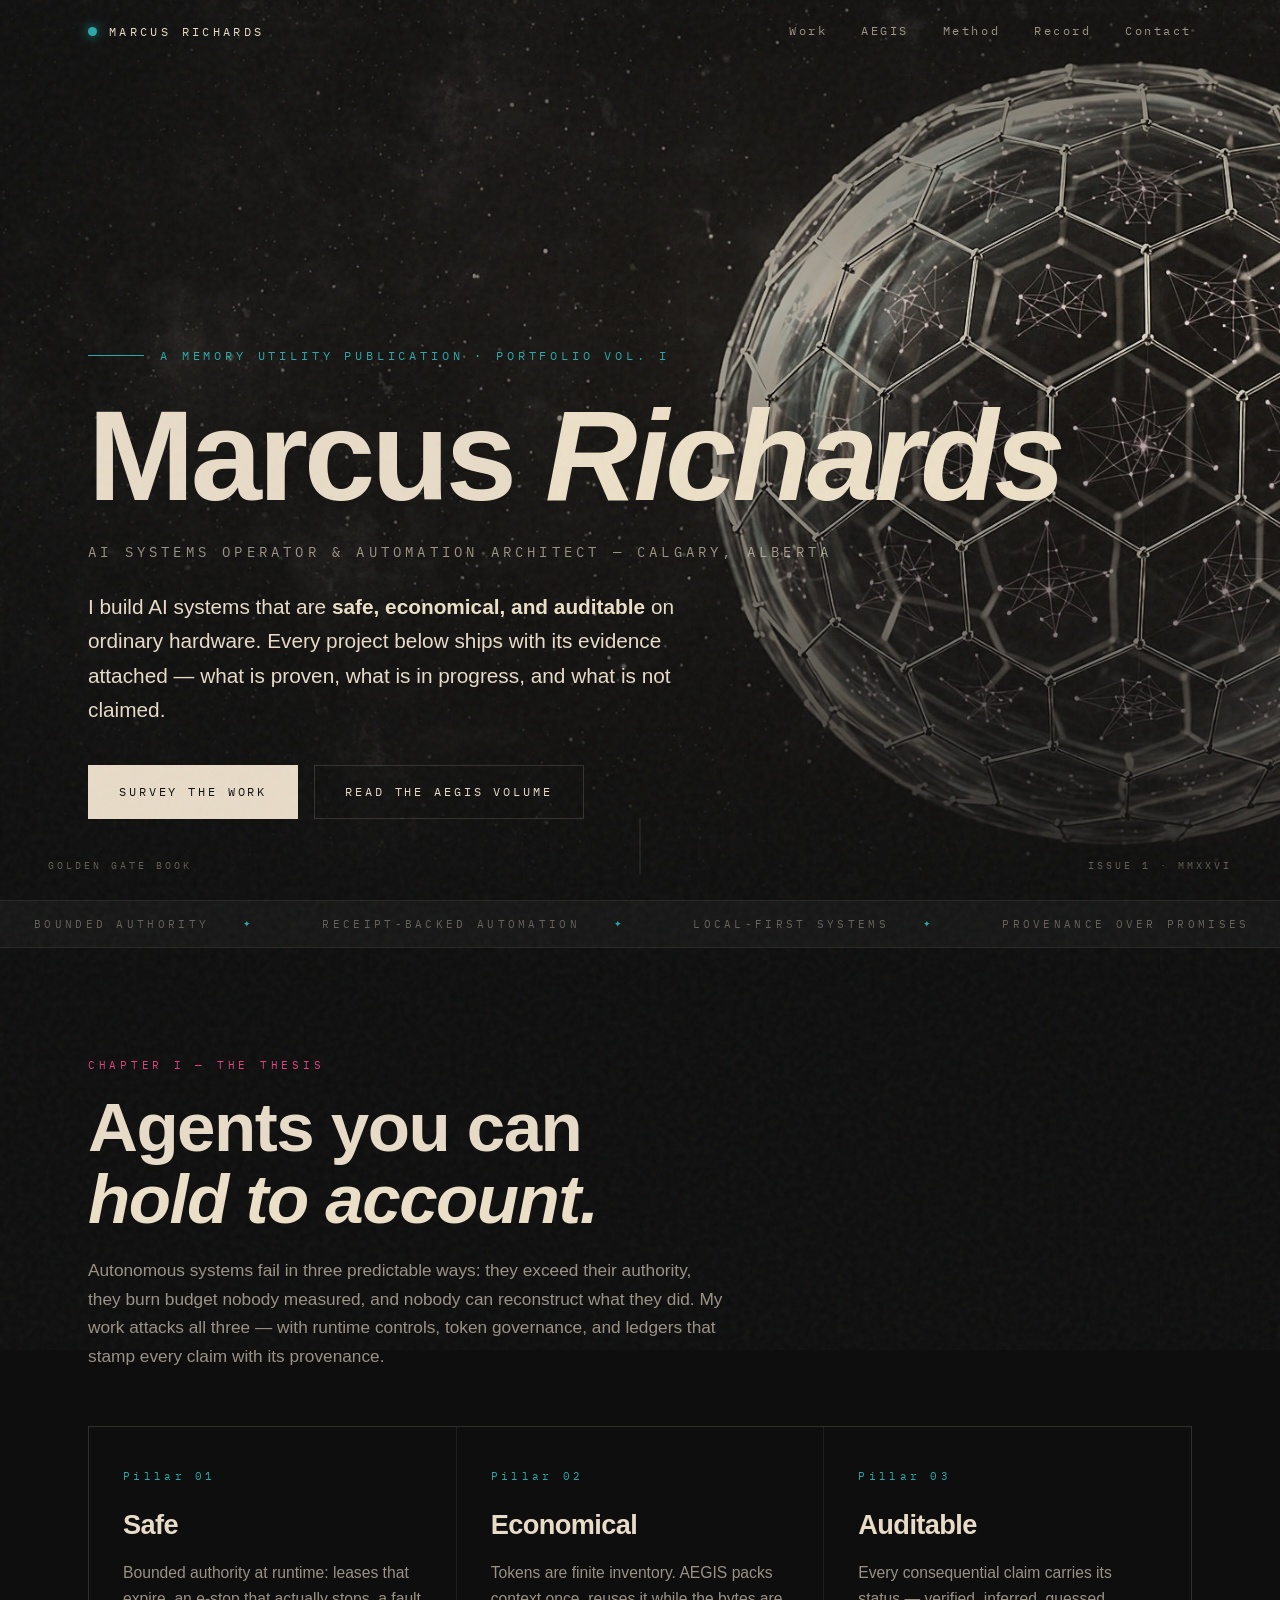
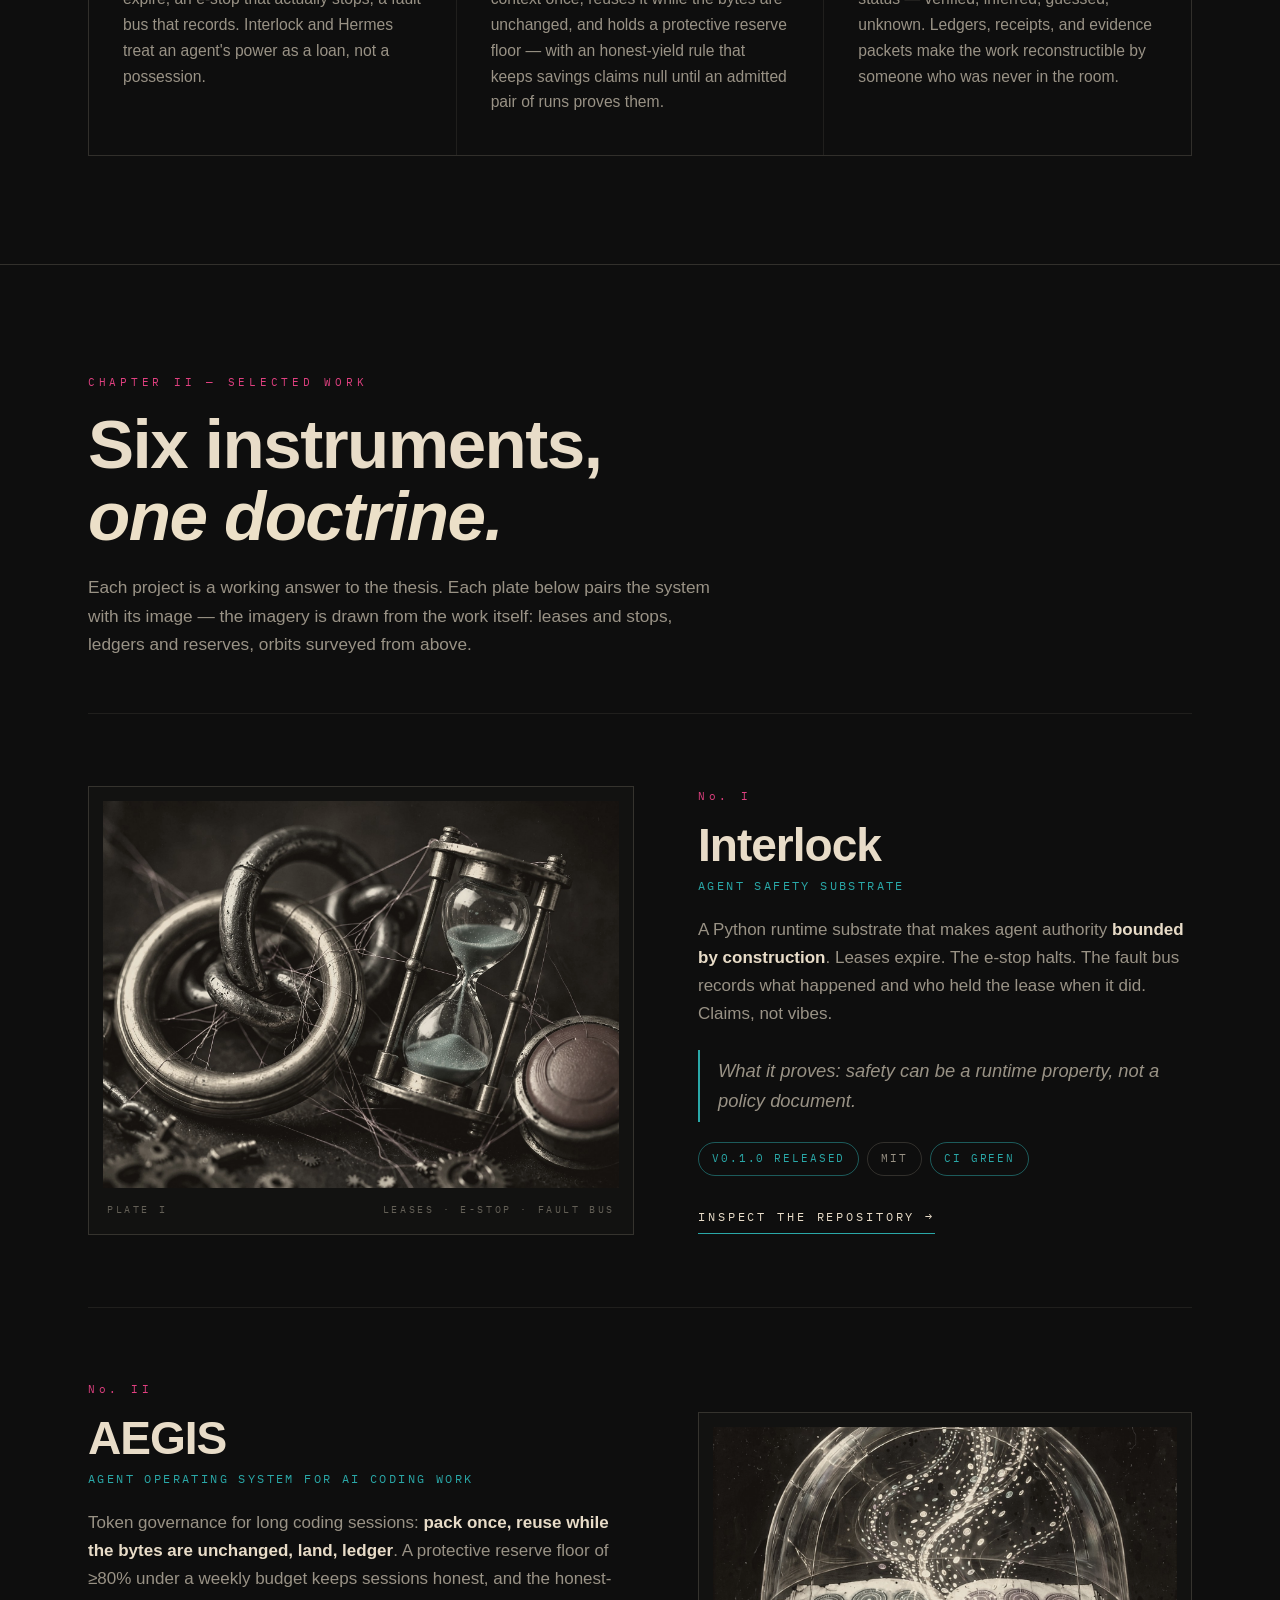
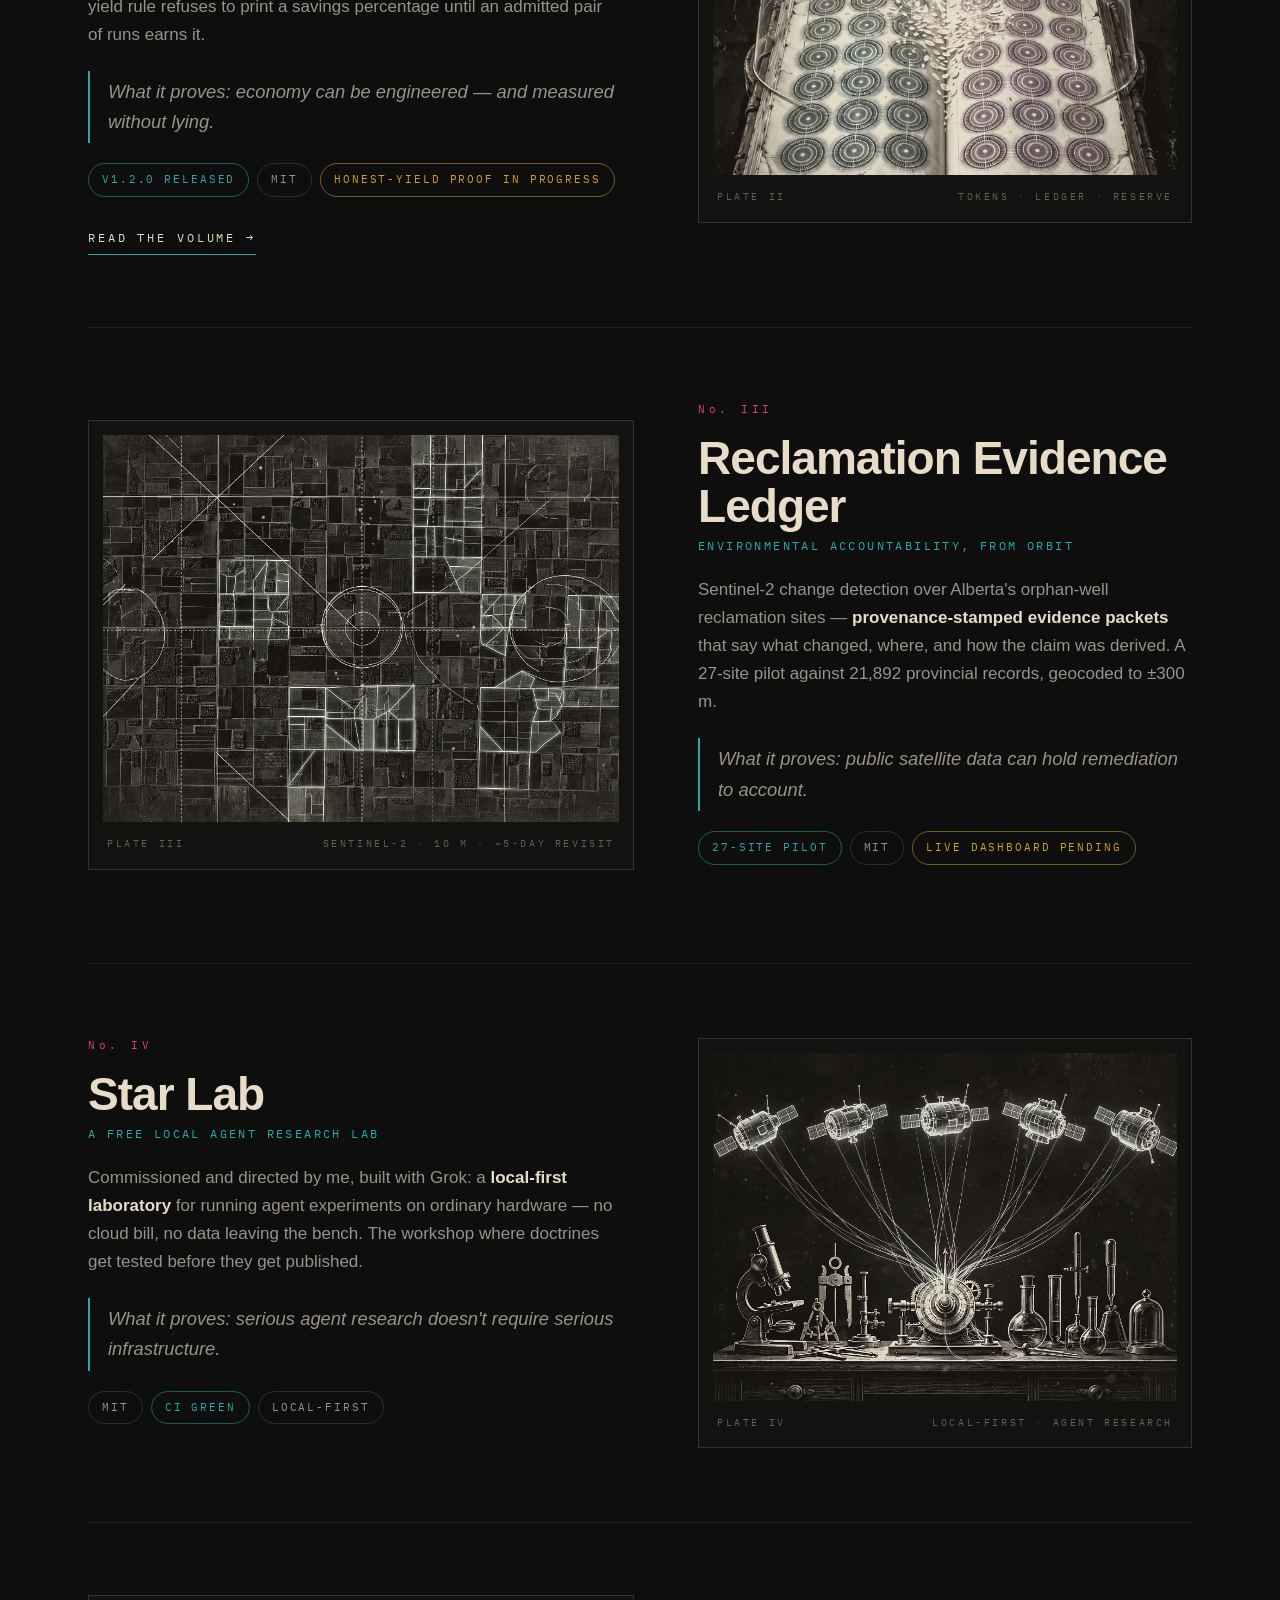
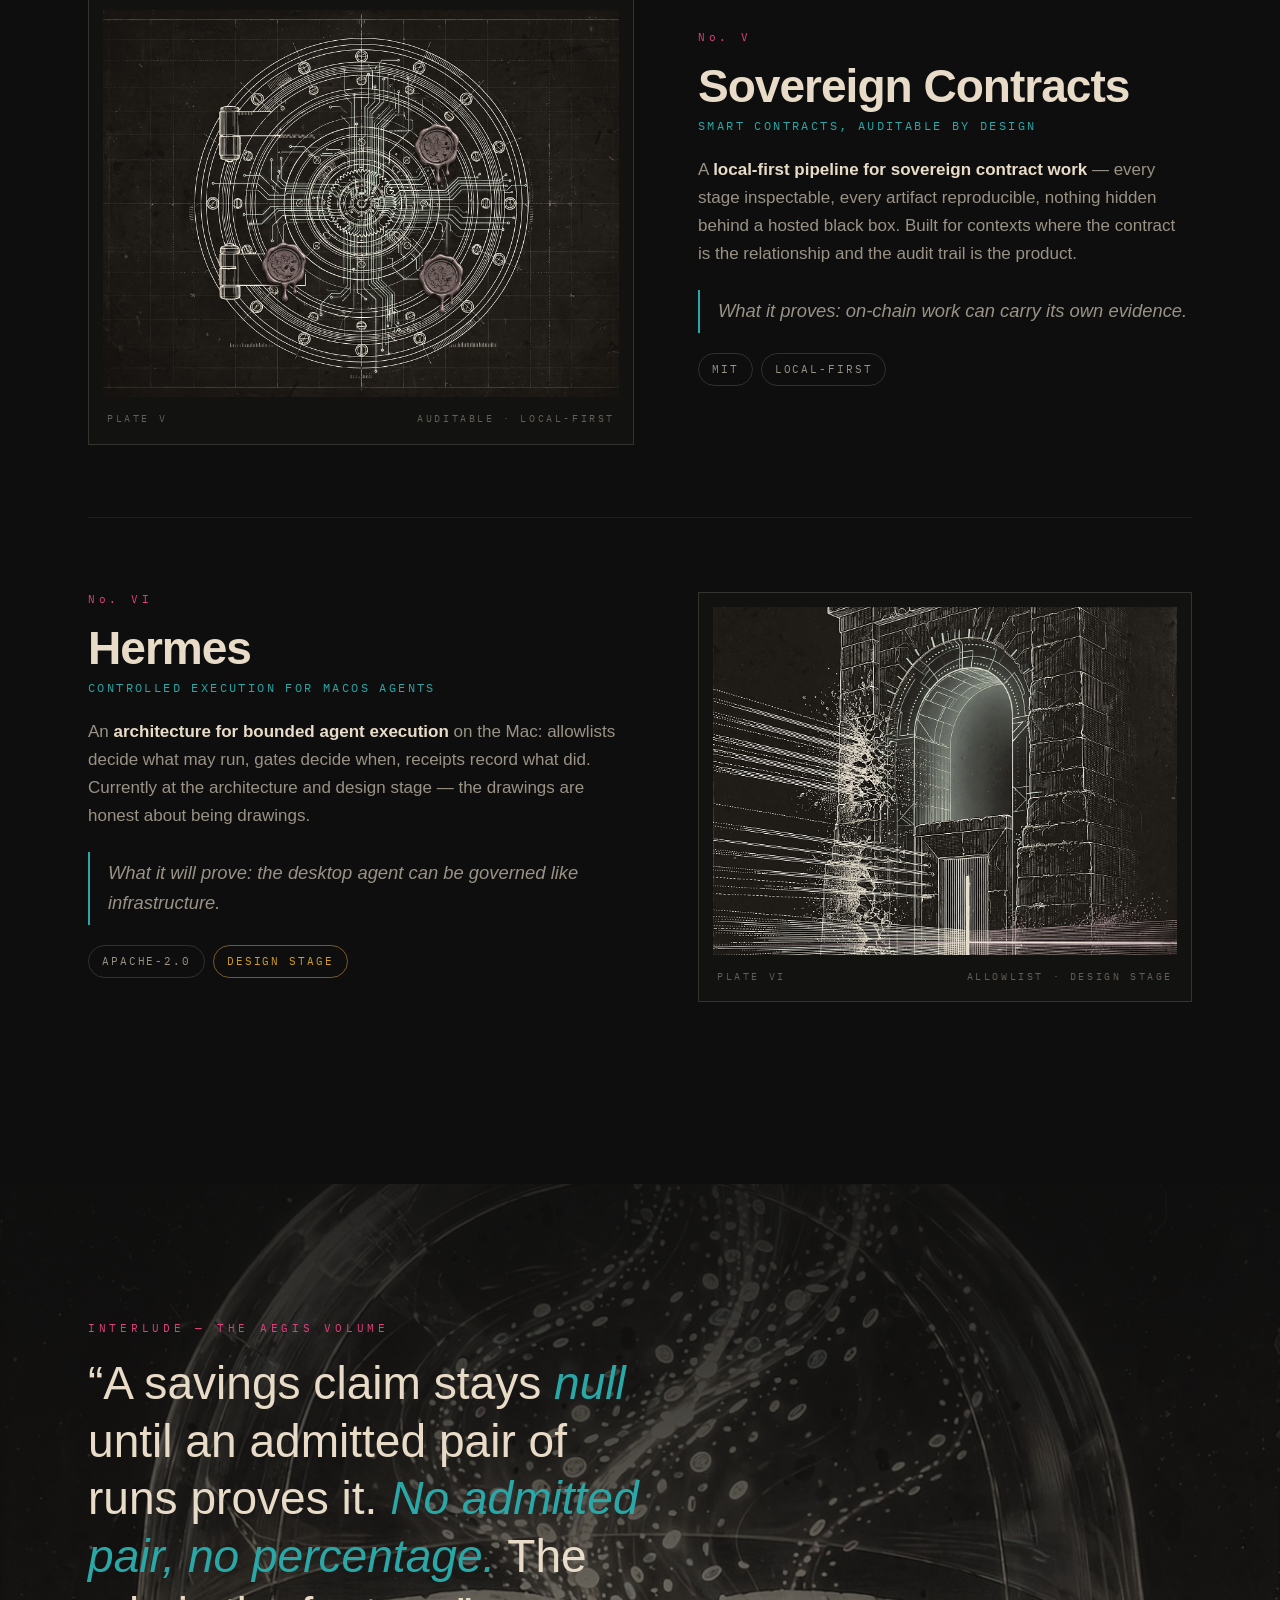
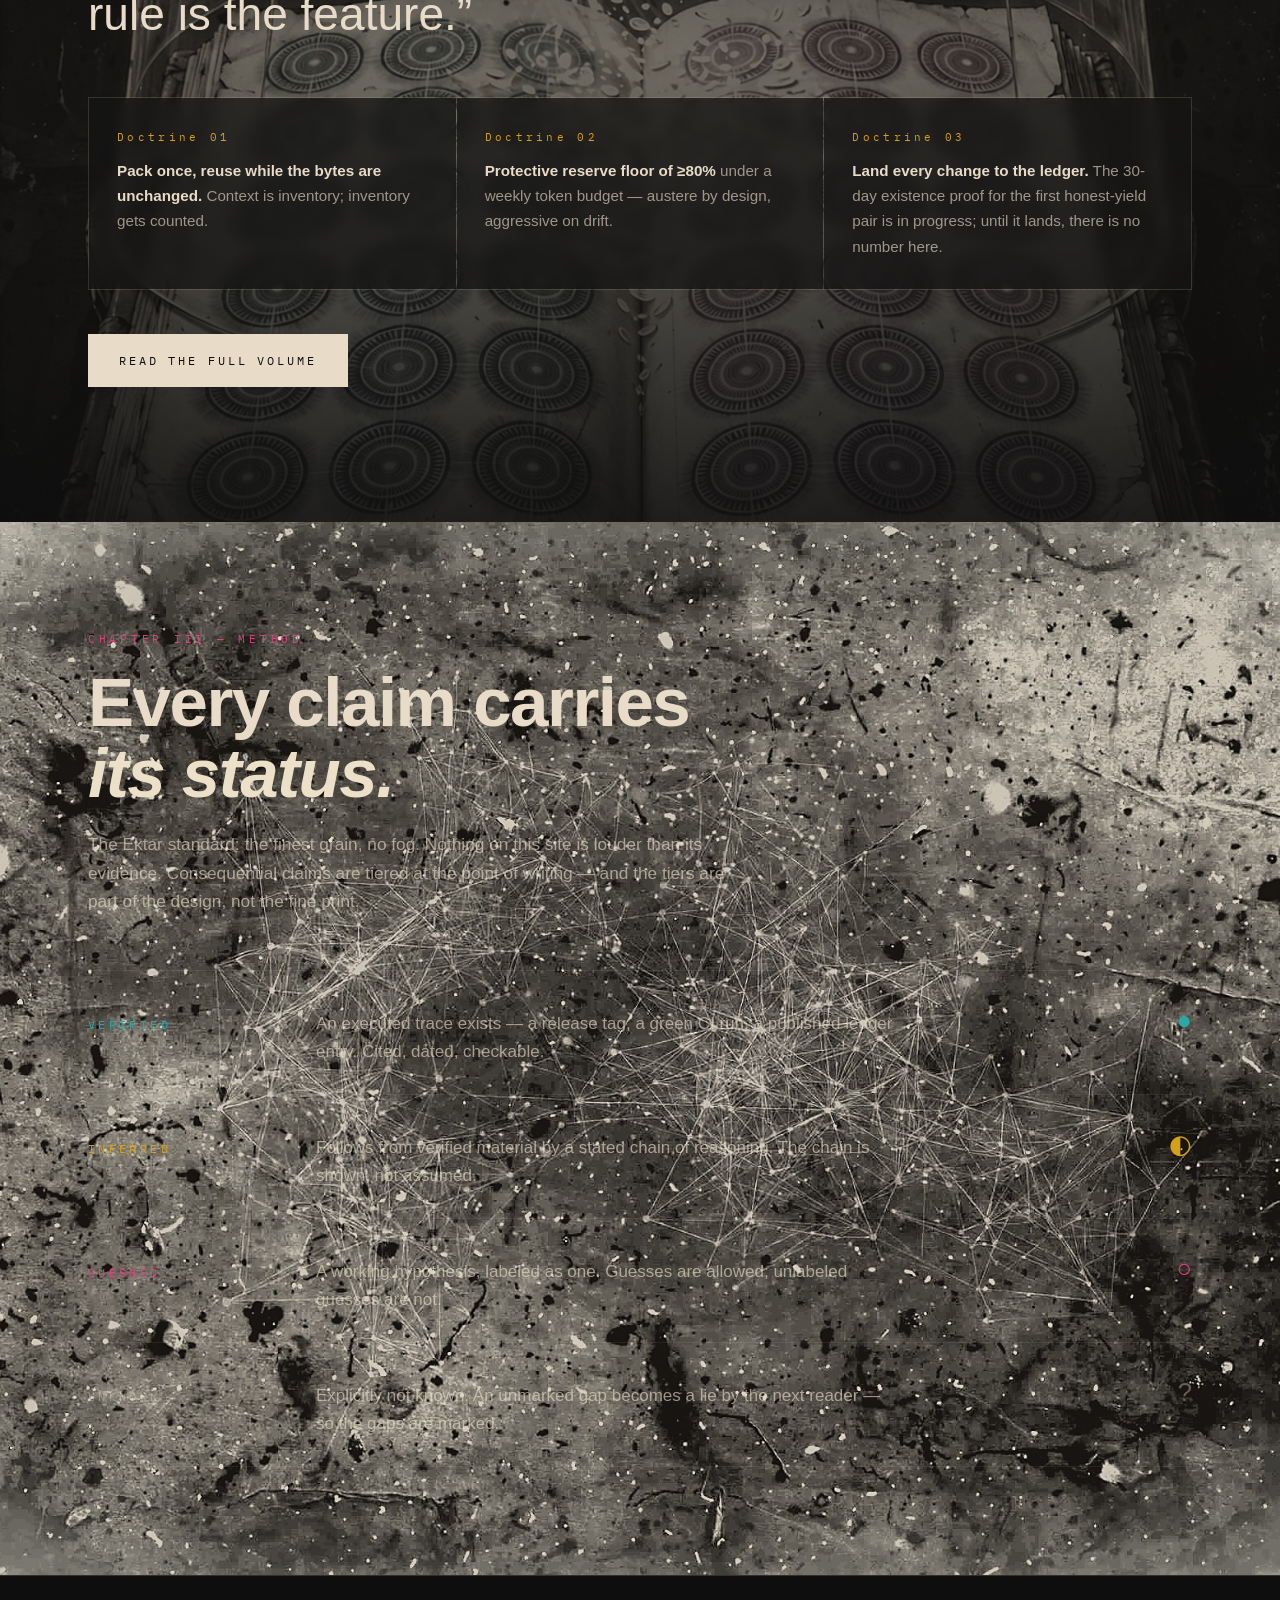
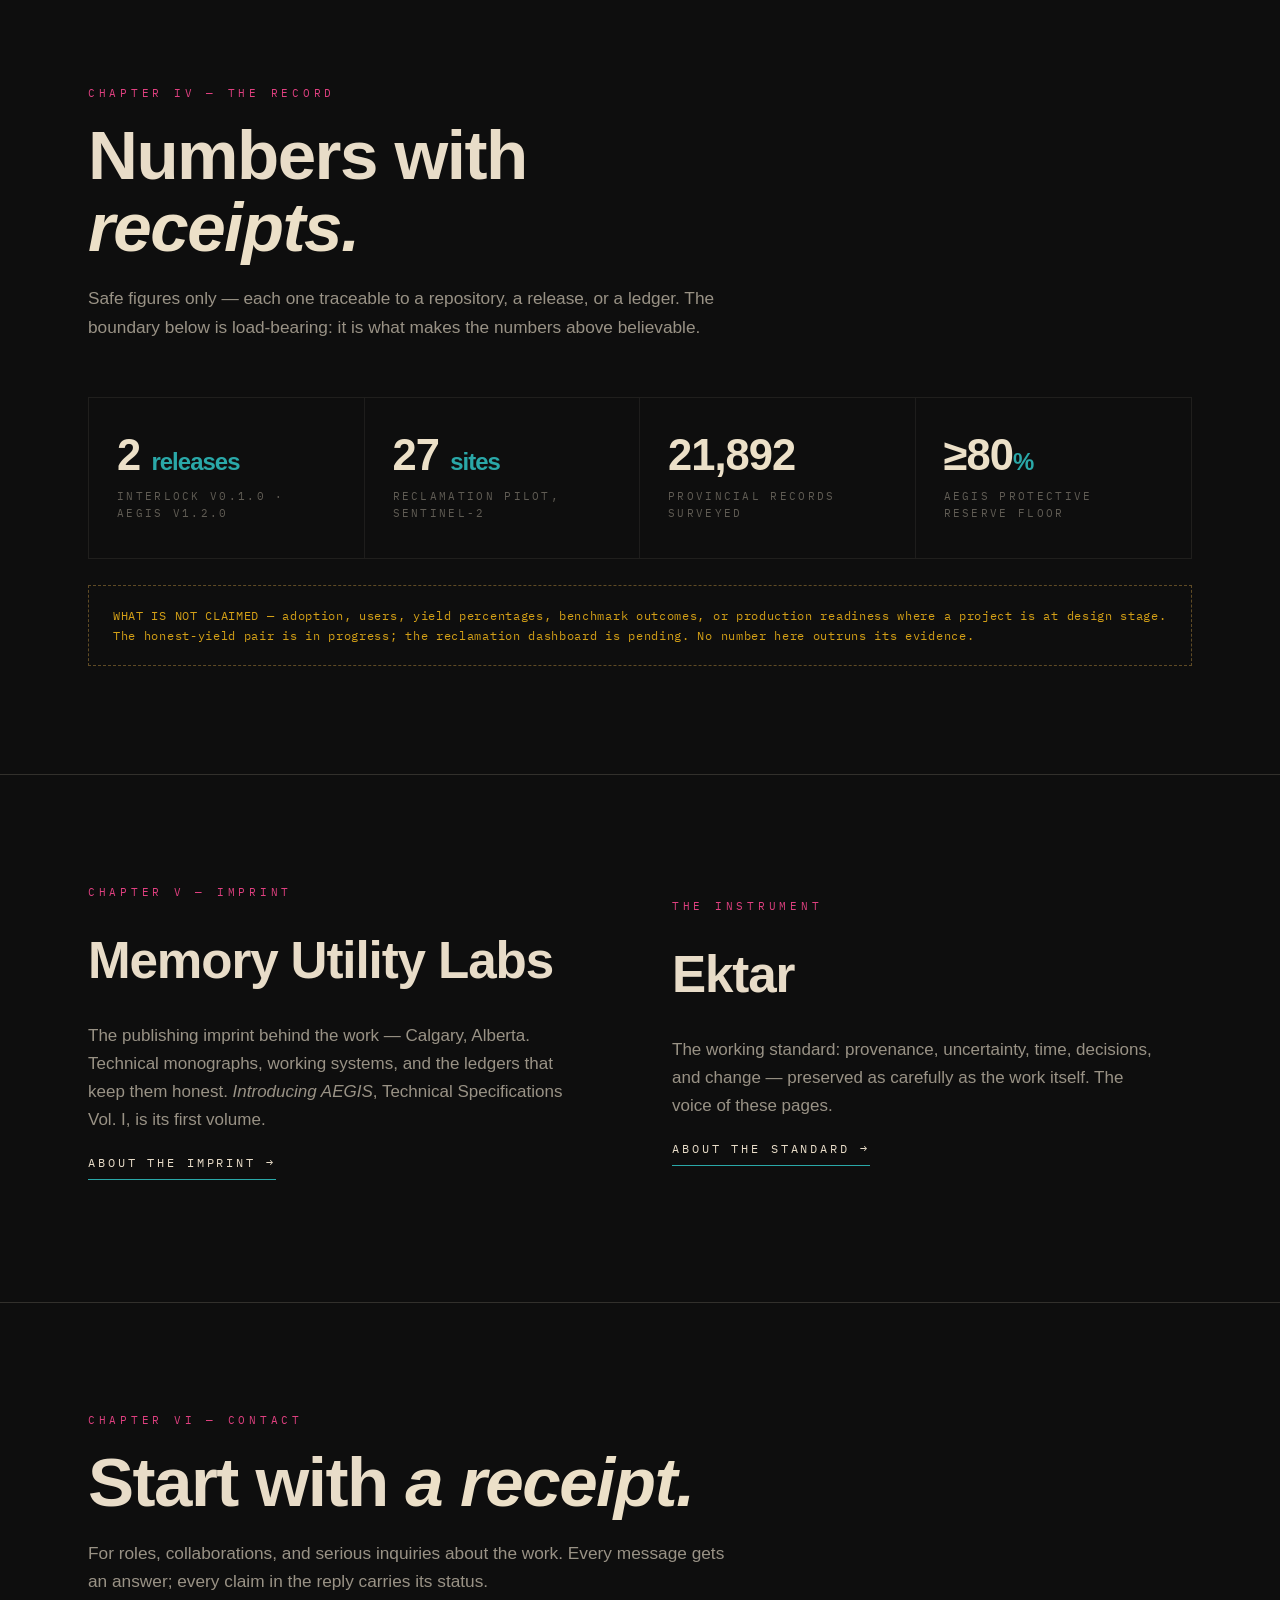
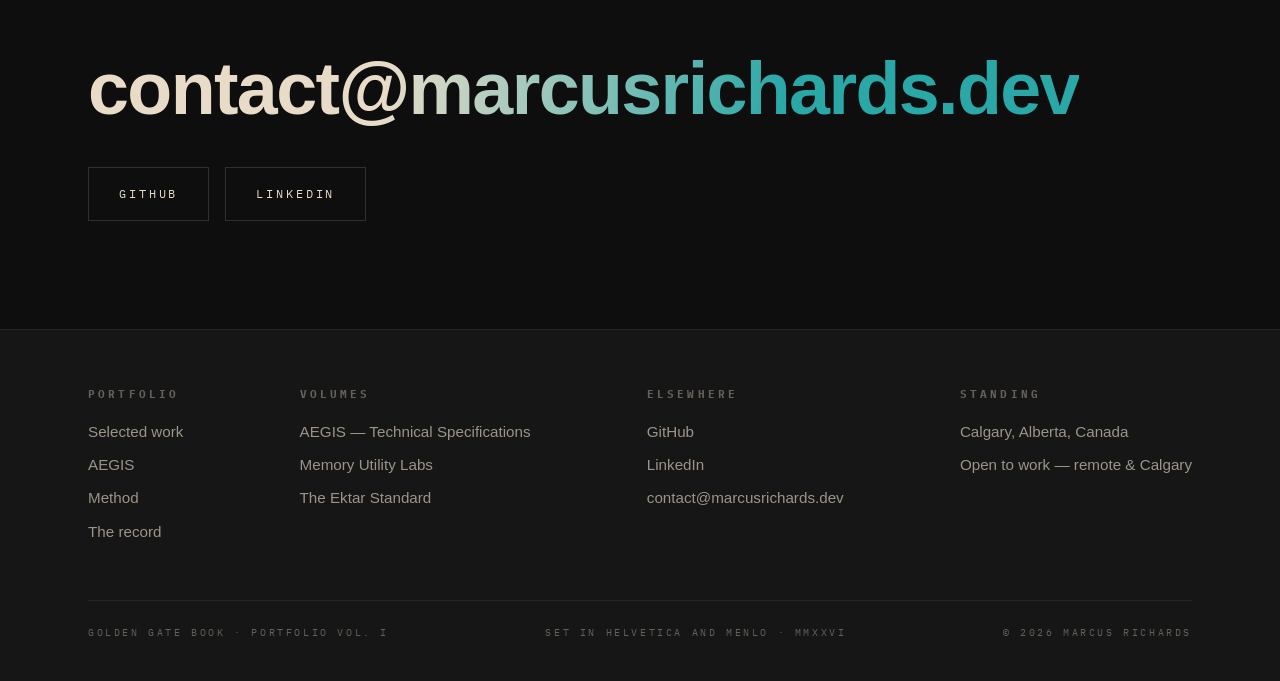
==== index.html @ 22a9d807 "Update links to FetchDoge account" ====
<!DOCTYPE html>
<html lang="en">
<head>
<meta charset="utf-8">
<meta name="viewport" content="width=device-width, initial-scale=1">
<title>Marcus Richards — AI Systems Operator &amp; Automation Architect</title>
<meta name="description" content="The portfolio of Marcus Richards: AI systems that are safe, economical, and auditable on ordinary hardware. Interlock, AEGIS, Reclamation Evidence Ledger, Star Lab, Sovereign Contracts, Hermes.">
<link rel="preconnect" href="https://fonts.googleapis.com">
<link rel="preconnect" href="https://fonts.gstatic.com" crossorigin>
<link href="https://fonts.googleapis.com/css2?family=IBM+Plex+Mono:wght@400;500&family=Inter:wght@300;400;500;600;700;800&display=swap" rel="stylesheet">
<link rel="stylesheet" href="styles.css">
</head>
<body>
<div class="grain" aria-hidden="true"></div>

<nav class="site-nav" id="nav">
  <div class="nav-inner">
    <a class="wordmark" href="#top"><span class="dot"></span>MARCUS&nbsp;RICHARDS</a>
    <div class="nav-links">
      <a href="#work">Work</a>
      <a href="#aegis">AEGIS</a>
      <a href="#method">Method</a>
      <a href="#evidence">Record</a>
      <a href="#contact">Contact</a>
    </div>
  </div>
</nav>

<!-- ============ HERO ============ -->
<header class="hero" id="top">
  <div class="hero-bg" role="img" aria-label="Iridescent sphere of hexagonal cells, each holding a small network diagram, on a dark starfield"></div>
  <div class="hero-scrim"></div>
  <div class="hero-inner">
    <p class="kicker reveal in">A Memory Utility Publication · Portfolio Vol. I</p>
    <h1 class="reveal in">Marcus <em>Richards</em></h1>
    <p class="role reveal in">AI Systems Operator &amp; Automation Architect — Calgary, Alberta</p>
    <p class="thesis reveal in">I build AI systems that are <strong>safe, economical, and auditable</strong> on ordinary hardware. Every project below ships with its evidence attached — what is proven, what is in progress, and what is not claimed.</p>
    <div class="hero-ctas reveal in">
      <a class="btn btn-solid" href="#work">Survey the work</a>
      <a class="btn btn-ghost" href="#aegis">Read the AEGIS volume</a>
    </div>
  </div>
  <div class="hero-colophon bl">Golden Gate Book</div>
  <div class="hero-colophon br">Issue 1 · MMXXVI</div>
  <div class="scroll-cue" aria-hidden="true"></div>
</header>

<!-- ============ TICKER ============ -->
<div class="ticker" aria-hidden="true">
  <div class="ticker-track">
    <span>Bounded authority</span><span>Receipt-backed automation</span><span>Local-first systems</span><span>Provenance over promises</span><span>Honest yield</span><span>Evidence-led engineering</span>
    <span>Bounded authority</span><span>Receipt-backed automation</span><span>Local-first systems</span><span>Provenance over promises</span><span>Honest yield</span><span>Evidence-led engineering</span>
  </div>
</div>

<!-- ============ I. THESIS ============ -->
<section class="chapter" id="thesis">
  <div class="wrap">
    <div class="chapter-head reveal">
      <span class="chapter-no">Chapter I — The thesis</span>
      <h2>Agents you can <em>hold to account.</em></h2>
      <p class="lede">Autonomous systems fail in three predictable ways: they exceed their authority, they burn budget nobody measured, and nobody can reconstruct what they did. My work attacks all three — with runtime controls, token governance, and ledgers that stamp every claim with its provenance.</p>
    </div>
    <div class="pillars">
      <div class="pillar reveal">
        <span class="n">Pillar 01</span>
        <h3>Safe</h3>
        <p>Bounded authority at runtime: leases that expire, an e-stop that actually stops, a fault bus that records. Interlock and Hermes treat an agent's power as a loan, not a possession.</p>
      </div>
      <div class="pillar reveal d1">
        <span class="n">Pillar 02</span>
        <h3>Economical</h3>
        <p>Tokens are finite inventory. AEGIS packs context once, reuses it while the bytes are unchanged, and holds a protective reserve floor — with an honest-yield rule that keeps savings claims null until an admitted pair of runs proves them.</p>
      </div>
      <div class="pillar reveal d2">
        <span class="n">Pillar 03</span>
        <h3>Auditable</h3>
        <p>Every consequential claim carries its status — verified, inferred, guessed, unknown. Ledgers, receipts, and evidence packets make the work reconstructible by someone who was never in the room.</p>
      </div>
    </div>
  </div>
</section>

<hr class="rule">

<!-- ============ II. SELECTED WORK ============ -->
<section class="chapter" id="work">
  <div class="wrap">
    <div class="chapter-head reveal">
      <span class="chapter-no">Chapter II — Selected work</span>
      <h2>Six instruments, <em>one doctrine.</em></h2>
      <p class="lede">Each project is a working answer to the thesis. Each plate below pairs the system with its image — the imagery is drawn from the work itself: leases and stops, ledgers and reserves, orbits surveyed from above.</p>
    </div>

    <!-- I. INTERLOCK -->
    <article class="work-feature reveal">
      <figure class="plate">
        <img src="assets/work-interlock.jpg" alt="Brass and steel rings interlocked, an hourglass of teal sand, a crimson stop disc, joined by magenta network lines" loading="lazy">
        <figcaption><span>Plate I</span><span>Leases · E-stop · Fault bus</span></figcaption>
      </figure>
      <div class="work-copy">
        <span class="work-idx">No. I</span>
        <h3>Interlock</h3>
        <p class="tagline">Agent safety substrate</p>
        <p>A Python runtime substrate that makes agent authority <strong>bounded by construction</strong>. Leases expire. The e-stop halts. The fault bus records what happened and who held the lease when it did. Claims, not vibes.</p>
        <p class="proves">What it proves: safety can be a runtime property, not a policy document.</p>
        <div class="meta-chips">
          <span class="chip hot">v0.1.0 released</span><span class="chip">MIT</span><span class="chip hot">CI green</span>
        </div>
        <a class="work-link" href="https://github.com/FetchDoge/interlock">Inspect the repository →</a>
      </div>
    </article>

    <!-- II. AEGIS -->
    <article class="work-feature flip reveal">
      <figure class="plate">
        <img src="assets/work-aegis.jpg" alt="An open ledger book stamped with teal and magenta receipt seals, streams of glowing tokens flowing in beneath a protective amber dome" loading="lazy">
        <figcaption><span>Plate II</span><span>Tokens · Ledger · Reserve</span></figcaption>
      </figure>
      <div class="work-copy">
        <span class="work-idx">No. II</span>
        <h3>AEGIS</h3>
        <p class="tagline">Agent operating system for AI coding work</p>
        <p>Token governance for long coding sessions: <strong>pack once, reuse while the bytes are unchanged, land, ledger</strong>. A protective reserve floor of ≥80% under a weekly budget keeps sessions honest, and the honest-yield rule refuses to print a savings percentage until an admitted pair of runs earns it.</p>
        <p class="proves">What it proves: economy can be engineered — and measured without lying.</p>
        <div class="meta-chips">
          <span class="chip hot">v1.2.0 released</span><span class="chip">MIT</span><span class="chip warn">Honest-yield proof in progress</span>
        </div>
        <a class="work-link" href="aegis.html">Read the volume →</a>
      </div>
    </article>

    <!-- III. RECLAMATION -->
    <article class="work-feature reveal">
      <figure class="plate">
        <img src="assets/work-reclamation.jpg" alt="Night satellite view of a farmland grid with teal change-detection polygons and magenta markers on surveyed parcels" loading="lazy">
        <figcaption><span>Plate III</span><span>Sentinel-2 · 10 m · ~5-day revisit</span></figcaption>
      </figure>
      <div class="work-copy">
        <span class="work-idx">No. III</span>
        <h3>Reclamation Evidence Ledger</h3>
        <p class="tagline">Environmental accountability, from orbit</p>
        <p>Sentinel-2 change detection over Alberta's orphan-well reclamation sites — <strong>provenance-stamped evidence packets</strong> that say what changed, where, and how the claim was derived. A 27-site pilot against 21,892 provincial records, geocoded to ±300 m.</p>
        <p class="proves">What it proves: public satellite data can hold remediation to account.</p>
        <div class="meta-chips">
          <span class="chip hot">27-site pilot</span><span class="chip">MIT</span><span class="chip warn">Live dashboard pending</span>
        </div>
      </div>
    </article>

    <!-- IV. STAR LAB -->
    <article class="work-feature flip reveal">
      <figure class="plate">
        <img src="assets/work-starlab.jpg" alt="A night laboratory bench with glowing orbital module holograms linked by threads of teal and magenta light" loading="lazy">
        <figcaption><span>Plate IV</span><span>Local-first · Agent research</span></figcaption>
      </figure>
      <div class="work-copy">
        <span class="work-idx">No. IV</span>
        <h3>Star Lab</h3>
        <p class="tagline">A free local agent research lab</p>
        <p>Commissioned and directed by me, built with Grok: a <strong>local-first laboratory</strong> for running agent experiments on ordinary hardware — no cloud bill, no data leaving the bench. The workshop where doctrines get tested before they get published.</p>
        <p class="proves">What it proves: serious agent research doesn't require serious infrastructure.</p>
        <div class="meta-chips">
          <span class="chip">MIT</span><span class="chip hot">CI green</span><span class="chip">Local-first</span>
        </div>
      </div>
    </article>

    <!-- V. SOVEREIGN CONTRACTS -->
    <article class="work-feature reveal">
      <figure class="plate">
        <img src="assets/work-sovereign.jpg" alt="A vault door drawn as cream architectural blueprint linework, overlaid with teal circuit traces and magenta seal stamps" loading="lazy">
        <figcaption><span>Plate V</span><span>Auditable · Local-first</span></figcaption>
      </figure>
      <div class="work-copy">
        <span class="work-idx">No. V</span>
        <h3>Sovereign Contracts</h3>
        <p class="tagline">Smart contracts, auditable by design</p>
        <p>A <strong>local-first pipeline for sovereign contract work</strong> — every stage inspectable, every artifact reproducible, nothing hidden behind a hosted black box. Built for contexts where the contract is the relationship and the audit trail is the product.</p>
        <p class="proves">What it proves: on-chain work can carry its own evidence.</p>
        <div class="meta-chips">
          <span class="chip">MIT</span><span class="chip">Local-first</span>
        </div>
      </div>
    </article>

    <!-- VI. HERMES -->
    <article class="work-feature flip reveal">
      <figure class="plate">
        <img src="assets/work-hermes.jpg" alt="A dark stone gateway with a glowing teal arch; one beam of magenta light passes a narrow gate while others dissolve" loading="lazy">
        <figcaption><span>Plate VI</span><span>Allowlist · Design stage</span></figcaption>
      </figure>
      <div class="work-copy">
        <span class="work-idx">No. VI</span>
        <h3>Hermes</h3>
        <p class="tagline">Controlled execution for macOS agents</p>
        <p>An <strong>architecture for bounded agent execution</strong> on the Mac: allowlists decide what may run, gates decide when, receipts record what did. Currently at the architecture and design stage — the drawings are honest about being drawings.</p>
        <p class="proves">What it will prove: the desktop agent can be governed like infrastructure.</p>
        <div class="meta-chips">
          <span class="chip">Apache-2.0</span><span class="chip warn">Design stage</span>
        </div>
      </div>
    </article>
  </div>
</section>

<!-- ============ AEGIS BAND ============ -->
<section class="band" id="aegis">
  <div class="band-bg" style="background-image:url('assets/work-aegis.jpg')" role="img" aria-label="Token streams flowing into a sealed ledger beneath a protective dome"></div>
  <div class="band-scrim"></div>
  <div class="chapter">
    <div class="wrap">
      <div class="chapter-head reveal">
        <span class="chapter-no">Interlude — The AEGIS volume</span>
        <p class="pull">“A savings claim stays <em>null</em> until an admitted pair of runs proves it. <em>No admitted pair, no percentage.</em> The rule is the feature.”</p>
      </div>
      <div class="doctrine">
        <div class="reveal">
          <span class="n">Doctrine 01</span>
          <p><strong>Pack once, reuse while the bytes are unchanged.</strong> Context is inventory; inventory gets counted.</p>
        </div>
        <div class="reveal d1">
          <span class="n">Doctrine 02</span>
          <p><strong>Protective reserve floor of ≥80%</strong> under a weekly token budget — austere by design, aggressive on drift.</p>
        </div>
        <div class="reveal d2">
          <span class="n">Doctrine 03</span>
          <p><strong>Land every change to the ledger.</strong> The 30-day existence proof for the first honest-yield pair is in progress; until it lands, there is no number here.</p>
        </div>
      </div>
      <div class="hero-ctas reveal" style="margin-top:44px">
        <a class="btn btn-solid" href="aegis.html">Read the full volume</a>
      </div>
    </div>
  </div>
</section>

<!-- ============ III. METHOD ============ -->
<section class="chapter" id="method" style="background:url('assets/texture-method.jpg') center/cover, var(--ink);">
  <div class="wrap">
    <div class="chapter-head reveal">
      <span class="chapter-no">Chapter III — Method</span>
      <h2>Every claim carries <em>its status.</em></h2>
      <p class="lede">The Ektar standard: the finest grain, no fog. Nothing on this site is louder than its evidence. Consequential claims are tiered at the point of writing — and the tiers are part of the design, not the fine print.</p>
    </div>
    <div class="tiers reveal">
      <div class="tier verified">
        <span class="t-name">Verified</span>
        <span class="t-desc">An executed trace exists — a release tag, a green CI run, a published ledger entry. Cited, dated, checkable.</span>
        <span class="t-mark">●</span>
      </div>
      <div class="tier inferred">
        <span class="t-name">Inferred</span>
        <span class="t-desc">Follows from verified material by a stated chain of reasoning. The chain is shown, not assumed.</span>
        <span class="t-mark">◐</span>
      </div>
      <div class="tier guessed">
        <span class="t-name">Guessed</span>
        <span class="t-desc">A working hypothesis, labeled as one. Guesses are allowed; unlabeled guesses are not.</span>
        <span class="t-mark">○</span>
      </div>
      <div class="tier unknown">
        <span class="t-name">Unknown</span>
        <span class="t-desc">Explicitly not known. An unmarked gap becomes a lie by the next reader — so the gaps are marked.</span>
        <span class="t-mark">?</span>
      </div>
    </div>
  </div>
</section>

<hr class="rule">

<!-- ============ IV. THE RECORD ============ -->
<section class="chapter" id="evidence">
  <div class="wrap">
    <div class="chapter-head reveal">
      <span class="chapter-no">Chapter IV — The record</span>
      <h2>Numbers with <em>receipts.</em></h2>
      <p class="lede">Safe figures only — each one traceable to a repository, a release, or a ledger. The boundary below is load-bearing: it is what makes the numbers above believable.</p>
    </div>
    <div class="stats reveal">
      <div class="stat"><div class="v">2 <small>releases</small></div><div class="l">Interlock v0.1.0 · AEGIS v1.2.0</div></div>
      <div class="stat"><div class="v">27 <small>sites</small></div><div class="l">Reclamation pilot, Sentinel-2</div></div>
      <div class="stat"><div class="v">21,892</div><div class="l">Provincial records surveyed</div></div>
      <div class="stat"><div class="v">≥80<small>%</small></div><div class="l">AEGIS protective reserve floor</div></div>
    </div>
    <div class="caveat reveal">WHAT IS NOT CLAIMED — adoption, users, yield percentages, benchmark outcomes, or production readiness where a project is at design stage. The honest-yield pair is in progress; the reclamation dashboard is pending. No number here outruns its evidence.</div>
  </div>
</section>

<hr class="rule">

<!-- ============ V. IMPRINT ============ -->
<section class="chapter" id="imprint">
  <div class="wrap">
    <div class="imprint-grid">
      <div class="reveal">
        <span class="chapter-no">Chapter V — Imprint</span>
        <h3>Memory Utility Labs</h3>
        <p>The publishing imprint behind the work — Calgary, Alberta. Technical monographs, working systems, and the ledgers that keep them honest. <em>Introducing AEGIS</em>, Technical Specifications Vol. I, is its first volume.</p>
        <p><a class="work-link" href="labs.html">About the imprint →</a></p>
      </div>
      <div class="reveal d1">
        <span class="chapter-no">The instrument</span>
        <h3>Ektar</h3>
        <p>The working standard: provenance, uncertainty, time, decisions, and change — preserved as carefully as the work itself. The voice of these pages.</p>
        <p><a class="work-link" href="ektar.html">About the standard →</a></p>
      </div>
    </div>
  </div>
</section>

<hr class="rule">

<!-- ============ VI. CONTACT ============ -->
<section class="chapter" id="contact">
  <div class="wrap">
    <div class="chapter-head reveal">
      <span class="chapter-no">Chapter VI — Contact</span>
      <h2>Start with <em>a receipt.</em></h2>
      <p class="lede">For roles, collaborations, and serious inquiries about the work. Every message gets an answer; every claim in the reply carries its status.</p>
    </div>
    <a class="contact-big reveal" href="mailto:contact@marcusrichards.dev">contact@marcusrichards.dev</a>
    <div class="hero-ctas reveal" style="margin-top:40px">
      <a class="btn btn-ghost" href="https://github.com/FetchDoge">GitHub</a>
      <a class="btn btn-ghost" href="https://www.linkedin.com/in/marcus-richards-32075a422">LinkedIn</a>
    </div>
  </div>
</section>

<footer class="site-footer">
  <div class="wrap">
    <div class="foot-grid">
      <div class="f-col">
        <h4>Portfolio</h4>
        <a href="#work">Selected work</a>
        <a href="#aegis">AEGIS</a>
        <a href="#method">Method</a>
        <a href="#evidence">The record</a>
      </div>
      <div class="f-col">
        <h4>Volumes</h4>
        <a href="aegis.html">AEGIS — Technical Specifications</a>
        <a href="labs.html">Memory Utility Labs</a>
        <a href="ektar.html">The Ektar Standard</a>
      </div>
      <div class="f-col">
        <h4>Elsewhere</h4>
        <a href="https://github.com/FetchDoge">GitHub</a>
        <a href="https://www.linkedin.com/in/marcus-richards-32075a422">LinkedIn</a>
        <a href="mailto:contact@marcusrichards.dev">contact@marcusrichards.dev</a>
      </div>
      <div class="f-col">
        <h4>Standing</h4>
        <div>Calgary, Alberta, Canada</div>
        <div>Open to work — remote &amp; Calgary</div>
      </div>
    </div>
    <div class="colophon">
      <span>Golden Gate Book · Portfolio Vol. I</span>
      <span>Set in Helvetica and Menlo · MMXXVI</span>
      <span>© <span id="yr">2026</span> Marcus Richards</span>
    </div>
  </div>
</footer>

<script>
(function(){
  var nav = document.getElementById('nav');
  function onScroll(){ nav.classList.toggle('scrolled', window.scrollY > 40); }
  window.addEventListener('scroll', onScroll, {passive:true}); onScroll();

  var io = new IntersectionObserver(function(entries){
    entries.forEach(function(e){
      if(e.isIntersecting){ e.target.classList.add('in'); io.unobserve(e.target); }
    });
  }, {threshold:.12, rootMargin:'0px 0px -6% 0px'});
  document.querySelectorAll('.reveal:not(.in)').forEach(function(el){ io.observe(el); });

  document.getElementById('yr').textContent = new Date().getFullYear();
})();
</script>
</body>
</html>
---- styles.css ----
/* ============================================================
   MARCUSRICHARDS.DEV — Portfolio Vol. I
   Design language: Golden Gate Book / MUL monograph
   Warm black, cream type, teal + magenta + amber accents,
   thin plate frames, film grain, letterspaced mono kickers.
   ============================================================ */

:root{
  --ink:        #0e0e0e;
  --ink-2:      #161616;
  --paper:      #e8dcc8;
  --cream:      #ece0c8;
  --muted:      rgba(232,220,200,.64);
  --faint:      rgba(232,220,200,.38);
  --line:       rgba(232,220,200,.16);
  --line-soft:  rgba(232,220,200,.08);
  --teal:       #2aa8a8;
  --teal-dim:   rgba(42,168,168,.14);
  --magenta:    #e04080;
  --magenta-dim:rgba(224,64,128,.12);
  --amber:      #d4a017;
  --display:"Helvetica Neue",Helvetica,Inter,"Segoe UI",Arial,sans-serif;
  --sans:  "Helvetica Neue",Helvetica,Inter,-apple-system,"Segoe UI",Arial,sans-serif;
  --mono:  Menlo,"SF Mono","IBM Plex Mono",ui-monospace,SFMono-Regular,monospace;
  --wrap:  1200px;
  --ease:  cubic-bezier(.22,.8,.28,1);
}

*,*::before,*::after{ box-sizing:border-box; margin:0; padding:0; }
html{ scroll-behavior:smooth; }
body{
  background:var(--ink);
  color:var(--paper);
  font-family:var(--sans);
  font-size:17px; line-height:1.65;
  -webkit-font-smoothing:antialiased;
  overflow-x:hidden;
}
::selection{ background:var(--teal); color:#0e0e0e; }
::-webkit-scrollbar{ width:11px; }
::-webkit-scrollbar-track{ background:#0e0e0e; }
::-webkit-scrollbar-thumb{ background:#2e2e2e; border-radius:6px; border:2px solid #0e0e0e; }
img{ display:block; max-width:100%; }
a{ color:inherit; text-decoration:none; }
:focus-visible{ outline:2px solid var(--teal); outline-offset:3px; }

/* Film grain over everything */
.grain{
  position:fixed; inset:-50%; width:200%; height:200%;
  pointer-events:none; z-index:2000; opacity:.05;
  background-image:url("data:image/svg+xml,%3Csvg viewBox='0 0 300 300' xmlns='http://www.w3.org/2000/svg'%3E%3Cfilter id='n'%3E%3CfeTurbulence type='fractalNoise' baseFrequency='0.9' numOctaves='2'/%3E%3C/filter%3E%3Crect width='100%25' height='100%25' filter='url(%23n)'/%3E%3C/svg%3E");
  animation:grain 9s steps(6) infinite;
}
@keyframes grain{
  0%,100%{transform:translate(0,0)} 20%{transform:translate(-2%,2%)}
  40%{transform:translate(2%,-1%)} 60%{transform:translate(-1%,-2%)} 80%{transform:translate(1%,2%)}
}

.wrap{ max-width:var(--wrap); margin:0 auto; padding:0 clamp(20px,4vw,48px); }

/* ---------- Navigation ---------- */
.site-nav{
  position:fixed; top:0; left:0; right:0; z-index:1000;
  transition:background .4s var(--ease), border-color .4s var(--ease);
  border-bottom:1px solid transparent;
}
.site-nav.scrolled{ background:rgba(14,14,14,.82); backdrop-filter:blur(14px); border-bottom-color:var(--line-soft); }
.nav-inner{
  max-width:var(--wrap); margin:0 auto; padding:18px clamp(20px,4vw,48px);
  display:flex; align-items:center; justify-content:space-between; gap:24px;
}
.wordmark{ display:flex; align-items:center; gap:12px; font-family:var(--mono); font-size:12px; letter-spacing:.28em; }
.wordmark .dot{ width:9px; height:9px; border-radius:50%; background:var(--teal); box-shadow:0 0 12px var(--teal); flex:none; }
.nav-links{ display:flex; gap:clamp(14px,3vw,34px); font-family:var(--mono); font-size:11.5px; letter-spacing:.22em; }
.nav-links a{ color:var(--muted); position:relative; padding:4px 0; transition:color .3s; }
.nav-links a::after{
  content:""; position:absolute; left:0; bottom:0; height:1px; width:100%;
  background:var(--teal); transform:scaleX(0); transform-origin:right; transition:transform .4s var(--ease);
}
.nav-links a:hover{ color:var(--paper); }
.nav-links a:hover::after{ transform:scaleX(1); transform-origin:left; }
@media (max-width:760px){ .nav-links{ display:none; } }

/* ---------- Hero ---------- */
.hero{
  position:relative; min-height:100svh;
  display:flex; align-items:flex-end;
  overflow:hidden; isolation:isolate;
}
.hero-bg{
  position:absolute; inset:0; z-index:-2;
  background:url("assets/hero-sphere.jpg") center 30%/cover no-repeat, var(--ink);
}
.hero-scrim{
  position:absolute; inset:0; z-index:-1;
  background:
    linear-gradient(180deg, rgba(14,14,14,.55) 0%, rgba(14,14,14,.05) 34%, rgba(14,14,14,.36) 62%, rgba(14,14,14,.94) 100%),
    linear-gradient(90deg, rgba(14,14,14,.82) 0%, rgba(14,14,14,.25) 55%, rgba(14,14,14,0) 100%);
}
.hero-inner{
  width:100%; max-width:var(--wrap); margin:0 auto;
  padding:clamp(120px,18vh,180px) clamp(20px,4vw,48px) clamp(56px,9vh,96px);
}
.kicker{
  font-family:var(--mono); font-size:12px; letter-spacing:.32em;
  color:var(--teal); text-transform:uppercase;
  display:flex; align-items:center; gap:16px; margin-bottom:28px;
}
.kicker::before{ content:""; width:56px; height:1px; background:var(--teal); flex:none; }
.hero h1{
  font-family:var(--display); font-weight:600;
  font-size:clamp(3.4rem, 10vw, 8.2rem);
  line-height:.98; letter-spacing:-.01em; margin-bottom:22px;
}
.hero h1 em{ font-style:italic; color:var(--cream); }
.hero .role{
  font-family:var(--mono); font-size:clamp(11px,1.6vw,14px);
  letter-spacing:.3em; text-transform:uppercase; color:var(--muted); margin-bottom:26px;
}
.hero .thesis{ max-width:620px; font-size:clamp(1.05rem,2vw,1.3rem); color:var(--paper); font-weight:300; }
.hero .thesis strong{ font-weight:600; color:var(--cream); }
.hero-ctas{ display:flex; flex-wrap:wrap; gap:16px; margin-top:38px; }
.btn{
  display:inline-flex; align-items:center; gap:10px;
  font-family:var(--mono); font-size:12px; letter-spacing:.24em; text-transform:uppercase;
  padding:16px 30px; border:1px solid var(--line);
  transition:border-color .35s, background .35s, transform .35s var(--ease);
}
.btn-solid{ background:var(--paper); color:var(--ink); border-color:var(--paper); }
.btn-solid:hover{ background:var(--teal); border-color:var(--teal); transform:translateY(-2px); }
.btn-ghost{ color:var(--paper); }
.btn-ghost:hover{ border-color:var(--teal); color:var(--teal); transform:translateY(-2px); }
.hero-colophon{
  position:absolute; font-family:var(--mono); font-size:10px; letter-spacing:.3em;
  color:var(--faint); text-transform:uppercase;
}
.hero-colophon.bl{ left:clamp(20px,4vw,48px); bottom:26px; }
.hero-colophon.br{ right:clamp(20px,4vw,48px); bottom:26px; text-align:right; }
.scroll-cue{
  position:absolute; left:50%; bottom:26px; transform:translateX(-50%);
  width:1px; height:56px; background:var(--line); overflow:hidden;
}
.scroll-cue::after{
  content:""; position:absolute; top:-40%; left:0; width:100%; height:40%;
  background:var(--teal); animation:cue 2.2s var(--ease) infinite;
}
@keyframes cue{ to{ top:110%; } }
@media (max-width:760px){ .hero-colophon.br{ display:none; } .scroll-cue{ display:none; } }

/* ---------- Ticker ---------- */
.ticker{ border-top:1px solid var(--line-soft); border-bottom:1px solid var(--line-soft); overflow:hidden; background:var(--ink-2); }
.ticker-track{
  display:flex; gap:0; white-space:nowrap; width:max-content;
  animation:tick 36s linear infinite; padding:14px 0;
}
.ticker span{
  font-family:var(--mono); font-size:11px; letter-spacing:.3em; text-transform:uppercase;
  color:var(--faint); padding:0 34px; display:flex; align-items:center; gap:34px;
}
.ticker span::after{ content:"✦"; color:var(--teal); font-size:9px; }
@keyframes tick{ to{ transform:translateX(-50%); } }

/* ---------- Chapters ---------- */
.chapter{ padding:clamp(90px,12vh,150px) 0; position:relative; }
.chapter-head{ margin-bottom:clamp(44px,6vh,72px); }
.chapter-no{
  font-family:var(--mono); font-size:11px; letter-spacing:.34em; color:var(--magenta);
  text-transform:uppercase; margin-bottom:18px; display:block;
}
.chapter-head h2{
  font-family:var(--display); font-weight:600;
  font-size:clamp(2.4rem,5.4vw,4.4rem); line-height:1.04; letter-spacing:-.01em;
  max-width:16ch;
}
.chapter-head h2 em{ font-style:italic; color:var(--cream); }
.chapter-head .lede{ margin-top:20px; max-width:640px; color:var(--muted); font-size:1.08rem; font-weight:300; }
.rule{ height:1px; background:var(--line); margin:0; border:0; }

/* Thesis pillars */
.pillars{ display:grid; grid-template-columns:repeat(3,1fr); gap:1px; background:var(--line-soft); border:1px solid var(--line-soft); margin-top:56px; }
.pillar{ background:var(--ink); padding:40px 34px; transition:background .4s; }
.pillar:hover{ background:var(--ink-2); }
.pillar .n{ font-family:var(--mono); font-size:11px; letter-spacing:.3em; color:var(--teal); margin-bottom:18px; display:block; }
.pillar h3{ font-family:var(--display); font-size:1.7rem; font-weight:600; margin-bottom:12px; }
.pillar p{ color:var(--muted); font-size:.98rem; }
@media (max-width:860px){ .pillars{ grid-template-columns:1fr; } }

/* ---------- Work features ---------- */
.work-feature{
  display:grid; grid-template-columns:1.05fr .95fr; gap:clamp(32px,5vw,72px);
  align-items:center; padding:clamp(56px,8vh,96px) 0;
  border-top:1px solid var(--line-soft);
}
.work-feature.flip .plate{ order:2; }
.work-feature.flip .work-copy{ order:1; }
.plate{
  border:1px solid var(--line); padding:14px; background:rgba(232,220,200,.015);
  position:relative; overflow:hidden;
}
.plate img{ width:100%; aspect-ratio:4/3; object-fit:cover; transition:transform 1.1s var(--ease); filter:saturate(.9) contrast(1.02); }
.plate:hover img{ transform:scale(1.035); }
.plate figcaption{
  display:flex; justify-content:space-between; gap:12px;
  font-family:var(--mono); font-size:10px; letter-spacing:.26em; text-transform:uppercase;
  color:var(--faint); padding:14px 4px 2px;
}
.work-idx{ font-family:var(--mono); font-size:11px; letter-spacing:.34em; color:var(--magenta); margin-bottom:16px; display:block; }
.work-copy h3{
  font-family:var(--display); font-weight:600; font-size:clamp(2rem,3.6vw,3rem);
  line-height:1.05; margin-bottom:6px;
}
.work-copy .tagline{ font-family:var(--mono); font-size:12px; letter-spacing:.2em; color:var(--teal); text-transform:uppercase; margin-bottom:20px; }
.work-copy p{ color:var(--muted); margin-bottom:16px; max-width:56ch; }
.work-copy p strong{ color:var(--paper); font-weight:600; }
.proves{
  border-left:2px solid var(--teal); padding:6px 0 6px 18px; margin:22px 0;
  font-family:var(--display); font-style:italic; font-size:1.15rem; color:var(--cream);
}
.meta-chips{ display:flex; flex-wrap:wrap; gap:8px; margin:20px 0 26px; }
.chip{
  font-family:var(--mono); font-size:10.5px; letter-spacing:.18em; text-transform:uppercase;
  border:1px solid var(--line); color:var(--muted); padding:7px 13px; border-radius:100px;
}
.chip.hot{ border-color:rgba(42,168,168,.5); color:var(--teal); }
.chip.warn{ border-color:rgba(217,166,72,.5); color:var(--amber); }
.work-link{
  display:inline-flex; align-items:center; gap:10px;
  font-family:var(--mono); font-size:12px; letter-spacing:.24em; text-transform:uppercase;
  color:var(--paper); padding-bottom:6px; border-bottom:1px solid var(--teal);
  transition:color .3s, gap .3s var(--ease);
}
.work-link:hover{ color:var(--teal); gap:16px; }
@media (max-width:900px){
  .work-feature{ grid-template-columns:1fr; }
  .work-feature.flip .plate{ order:0; } .work-feature.flip .work-copy{ order:0; }
}

/* ---------- Full-bleed band ---------- */
.band{ position:relative; overflow:hidden; isolation:isolate; }
.band-bg{ position:absolute; inset:0; z-index:-2; background-size:cover; background-position:center; }
.band-scrim{ position:absolute; inset:0; z-index:-1; background:linear-gradient(180deg, rgba(14,14,14,.9), rgba(14,14,14,.55) 50%, rgba(14,14,14,.92)); }
.band .chapter{ padding:clamp(110px,15vh,180px) 0; }
.pull{
  font-family:var(--display); font-size:clamp(1.7rem,3.6vw,2.9rem); line-height:1.25;
  max-width:22ch; font-weight:500;
}
.pull em{ color:var(--teal); font-style:italic; }
.doctrine{ margin-top:44px; display:grid; grid-template-columns:repeat(3,1fr); gap:1px; background:var(--line-soft); border:1px solid var(--line-soft); }
.doctrine div{ background:rgba(14,14,14,.72); backdrop-filter:blur(6px); padding:30px 28px; }
.doctrine .n{ font-family:var(--mono); font-size:11px; letter-spacing:.3em; color:var(--amber); display:block; margin-bottom:12px; }
.doctrine p{ font-size:.95rem; color:var(--muted); }
.doctrine p strong{ color:var(--paper); }
@media (max-width:860px){ .doctrine{ grid-template-columns:1fr; } }

/* ---------- Method tiers ---------- */
.tiers{ border-top:1px solid var(--line-soft); margin-top:8px; }
.tier{
  display:grid; grid-template-columns:200px 1fr auto; gap:28px; align-items:baseline;
  padding:28px 0; border-bottom:1px solid var(--line-soft);
}
.tier .t-name{ font-family:var(--mono); font-size:12px; letter-spacing:.28em; text-transform:uppercase; }
.tier .t-desc{ color:var(--muted); max-width:62ch; }
.tier .t-mark{ font-family:var(--display); font-size:1.6rem; }
.tier.verified .t-name{ color:var(--teal); } .tier.verified .t-mark{ color:var(--teal); }
.tier.inferred .t-name{ color:var(--amber); } .tier.inferred .t-mark{ color:var(--amber); }
.tier.guessed .t-name{ color:var(--magenta); } .tier.guessed .t-mark{ color:var(--magenta); }
.tier.unknown .t-name{ color:var(--faint); } .tier.unknown .t-mark{ color:var(--faint); }
@media (max-width:700px){ .tier{ grid-template-columns:1fr; gap:8px; } .tier .t-mark{ display:none; } }

/* ---------- Stats ---------- */
.stats{ display:grid; grid-template-columns:repeat(4,1fr); border:1px solid var(--line-soft); margin-top:56px; }
.stat{ padding:36px 28px; border-right:1px solid var(--line-soft); transition:background .4s; }
.stat:last-child{ border-right:0; }
.stat:hover{ background:var(--ink-2); }
.stat .v{ font-family:var(--display); font-size:clamp(2rem,3.4vw,2.9rem); font-weight:600; color:var(--cream); line-height:1; margin-bottom:10px; }
.stat .v small{ font-size:.55em; color:var(--teal); }
.stat .l{ font-family:var(--mono); font-size:10.5px; letter-spacing:.22em; text-transform:uppercase; color:var(--faint); }
.caveat{
  margin-top:26px; padding:20px 24px; border:1px dashed rgba(217,166,72,.4);
  font-family:var(--mono); font-size:11.5px; letter-spacing:.06em; color:var(--amber); line-height:1.7;
}
@media (max-width:900px){ .stats{ grid-template-columns:1fr 1fr; } .stat{ border-bottom:1px solid var(--line-soft); } }
@media (max-width:520px){ .stats{ grid-template-columns:1fr; } .stat{ border-right:0; } }

/* ---------- Imprint / contact / footer ---------- */
.imprint-grid{ display:grid; grid-template-columns:1fr 1fr; gap:clamp(32px,5vw,72px); align-items:center; }
.imprint-grid h3{ font-family:var(--display); font-size:clamp(2rem,4vw,3.2rem); font-weight:600; margin-bottom:18px; }
.imprint-grid p{ color:var(--muted); margin-bottom:14px; max-width:52ch; }
@media (max-width:860px){ .imprint-grid{ grid-template-columns:1fr; } }
.contact-big{
  font-family:var(--display); font-weight:600; font-size:clamp(2rem,6vw,4.6rem);
  line-height:1.05; word-break:break-all;
  background:linear-gradient(100deg, var(--paper) 30%, var(--teal) 70%);
  -webkit-background-clip:text; background-clip:text; color:transparent;
  transition:filter .4s;
}
a.contact-big:hover{ filter:brightness(1.15); }
.site-footer{ border-top:1px solid var(--line-soft); padding:56px 0 40px; background:var(--ink-2); }
.foot-grid{ display:flex; justify-content:space-between; gap:32px; flex-wrap:wrap; }
.foot-grid .f-col h4{ font-family:var(--mono); font-size:10.5px; letter-spacing:.3em; text-transform:uppercase; color:var(--faint); margin-bottom:16px; }
.foot-grid .f-col a, .foot-grid .f-col div{ display:block; color:var(--muted); font-size:.95rem; margin-bottom:8px; }
.foot-grid .f-col a:hover{ color:var(--teal); }
.colophon{ margin-top:48px; padding-top:24px; border-top:1px solid var(--line-soft); display:flex; justify-content:space-between; gap:16px; flex-wrap:wrap; font-family:var(--mono); font-size:10px; letter-spacing:.26em; text-transform:uppercase; color:var(--faint); }

/* ---------- Subpage hero ---------- */
.page-hero{ padding:clamp(150px,22vh,220px) 0 clamp(60px,8vh,90px); position:relative; overflow:hidden; }
.page-hero .kicker{ margin-bottom:22px; }
.page-hero h1{ font-family:var(--display); font-weight:600; font-size:clamp(2.8rem,7vw,5.6rem); line-height:1; letter-spacing:-.01em; }
.page-hero h1 em{ font-style:italic; color:var(--cream); }
.page-hero .lede{ margin-top:22px; max-width:640px; color:var(--muted); font-size:1.1rem; font-weight:300; }
.page-body{ padding-bottom:clamp(80px,10vh,130px); }
.page-body h2{ font-family:var(--display); font-size:clamp(1.7rem,3vw,2.4rem); font-weight:600; margin:56px 0 18px; }
.page-body h2:first-child{ margin-top:0; }
.page-body p{ color:var(--muted); margin-bottom:18px; max-width:68ch; }
.page-body p strong, .page-body li strong{ color:var(--paper); }
.page-body ul{ margin:0 0 22px 22px; color:var(--muted); }
.page-body li{ margin-bottom:10px; max-width:64ch; }
.page-body a{ color:var(--teal); border-bottom:1px solid rgba(42,168,168,.35); transition:color .3s, border-color .3s; }
.page-body a:hover{ color:var(--paper); border-color:var(--paper); }
.page-body .panel{ border:1px solid var(--line); background:rgba(232,220,200,.02); padding:30px 32px; margin:34px 0; }
.page-body .panel p:last-child{ margin-bottom:0; }

/* ---------- Reveal ---------- */
.reveal{ opacity:0; transform:translateY(34px); transition:opacity .9s var(--ease), transform .9s var(--ease); }
.reveal.in{ opacity:1; transform:none; }
.reveal.d1{ transition-delay:.08s; } .reveal.d2{ transition-delay:.16s; } .reveal.d3{ transition-delay:.24s; }
@media (prefers-reduced-motion:reduce){
  .reveal{ opacity:1; transform:none; transition:none; }
  .ticker-track{ animation:none; } .grain{ animation:none; } .scroll-cue::after{ animation:none; }
  html{ scroll-behavior:auto; }
}

/* — Helvetica display discipline (AEGIS imprint: "Set in Helvetica and Menlo") — */
.hero h1,.chapter-head h2,.pillar h3,.work-copy h3,.stat .v,
.imprint-grid h3,.contact-big,.page-hero h1,.page-body h2{
  font-weight:700; letter-spacing:-0.022em;
}
.hero h1{ font-weight:800; letter-spacing:-0.03em; }
.proves{ font-weight:500; }

/* — Publications (monograph cards) — */
.pubs{ display:grid; gap:26px; margin:34px 0 12px; }
.pub-card{
  display:grid; grid-template-columns:230px 1fr; gap:30px;
  border:1px solid var(--line); padding:28px;
  background:rgba(232,220,200,.02);
}
.pub-card img{ width:100%; height:auto; display:block; border:1px solid var(--line-soft); }
.pub-cover-ph{
  aspect-ratio:3/2; border:1px dashed var(--line);
  display:flex; align-items:center; justify-content:center;
  font-family:var(--display); font-weight:800; font-size:2rem; letter-spacing:-0.02em;
  color:var(--faint);
}
.pub-series{
  font-family:var(--mono); font-size:11px; letter-spacing:.22em;
  text-transform:uppercase; color:var(--teal); margin-bottom:12px;
}
.pub-card h3{
  font-family:var(--display); font-weight:700; letter-spacing:-0.02em;
  font-size:1.55rem; margin-bottom:12px;
}
.pub-card p{ color:var(--muted); margin-bottom:14px; max-width:62ch; }
.pub-specs{ font-family:var(--mono); font-size:12px; color:var(--faint); }
.pub-forthcoming{ border-style:dashed; }
@media (max-width:700px){ .pub-card{ grid-template-columns:1fr; } }
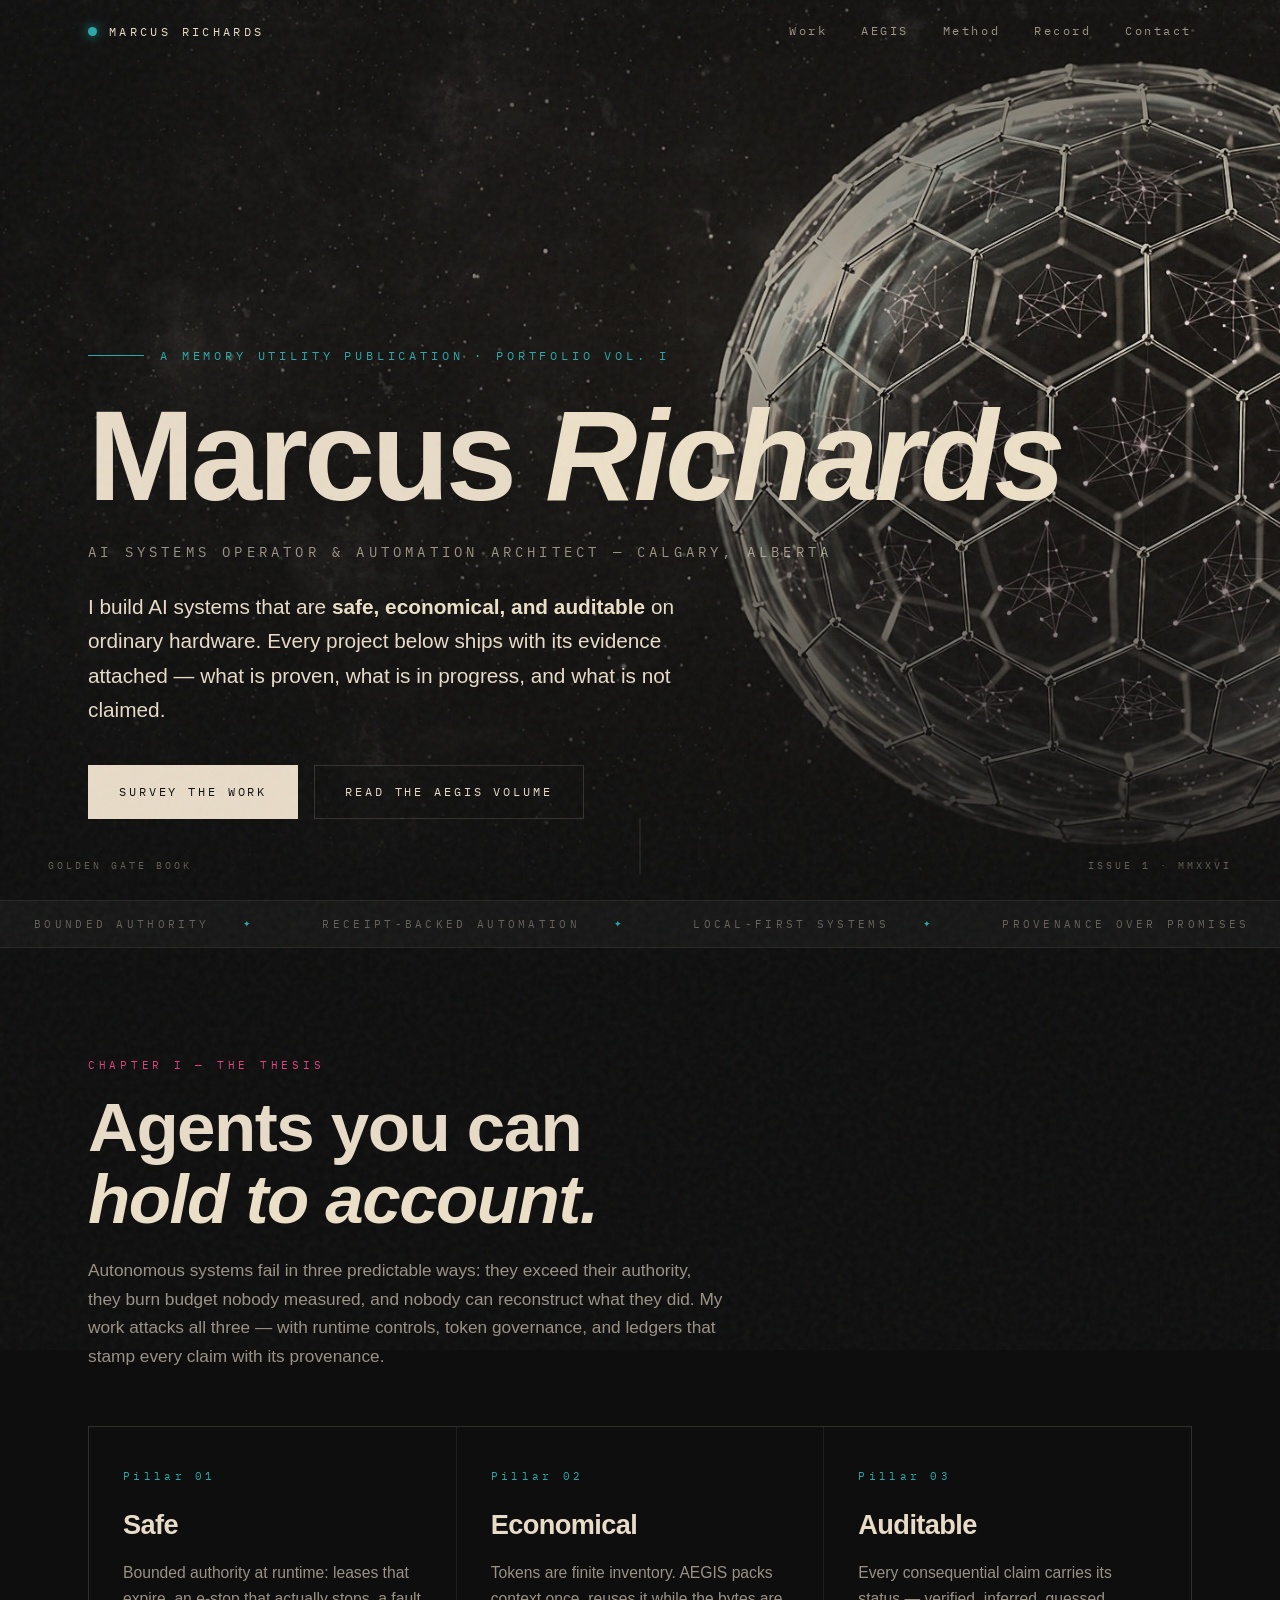
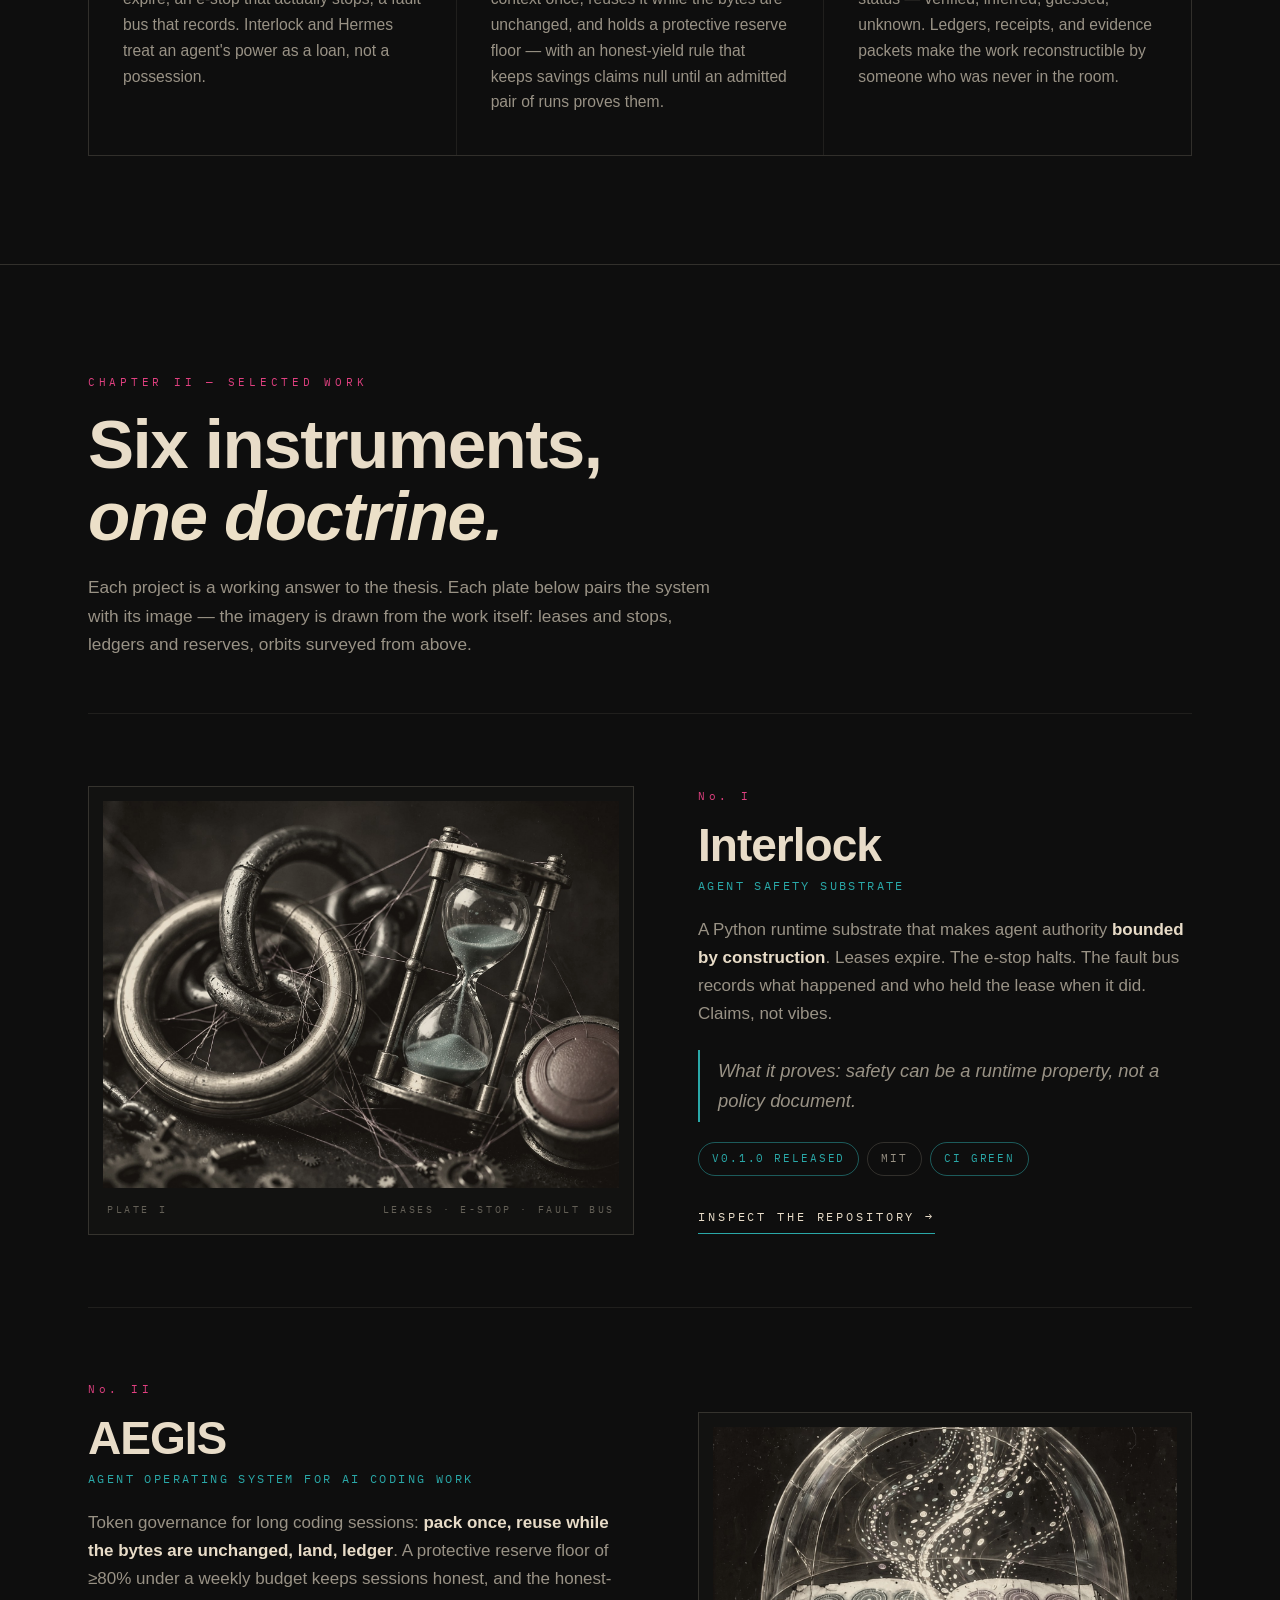
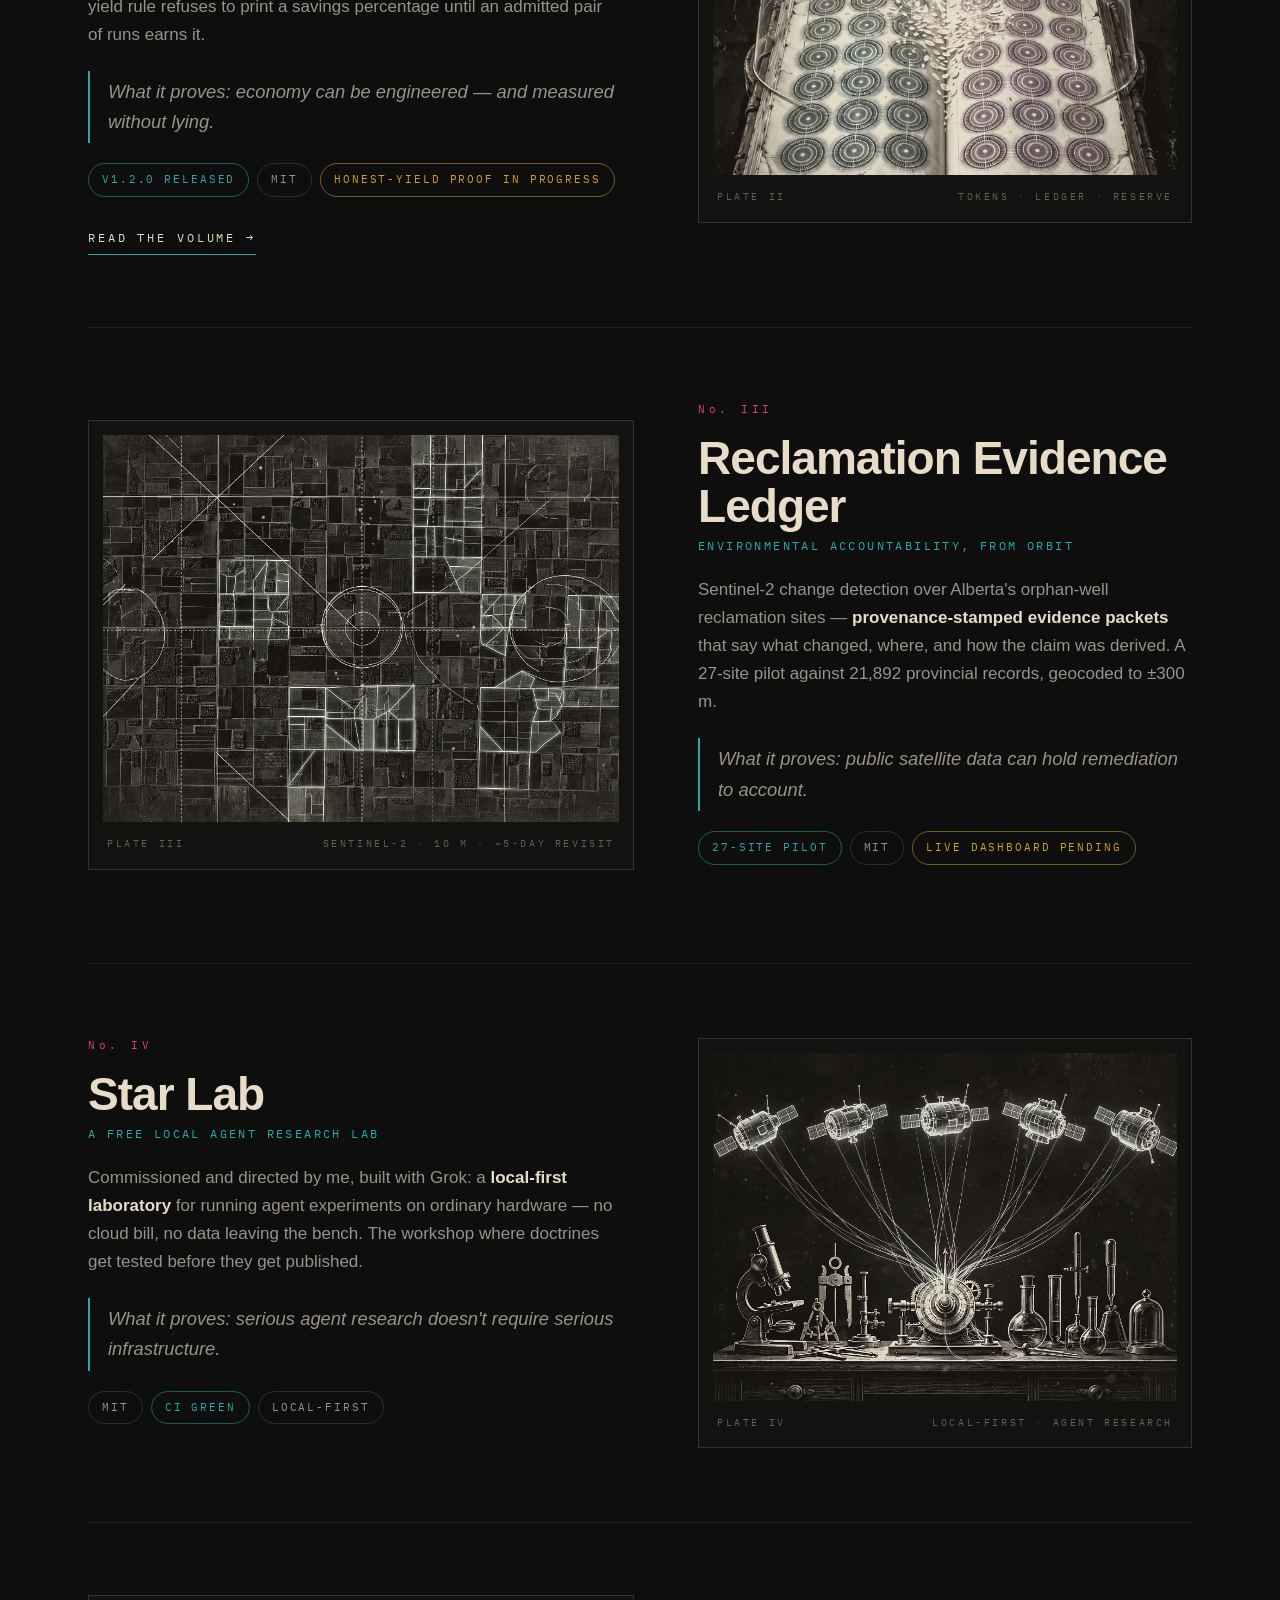
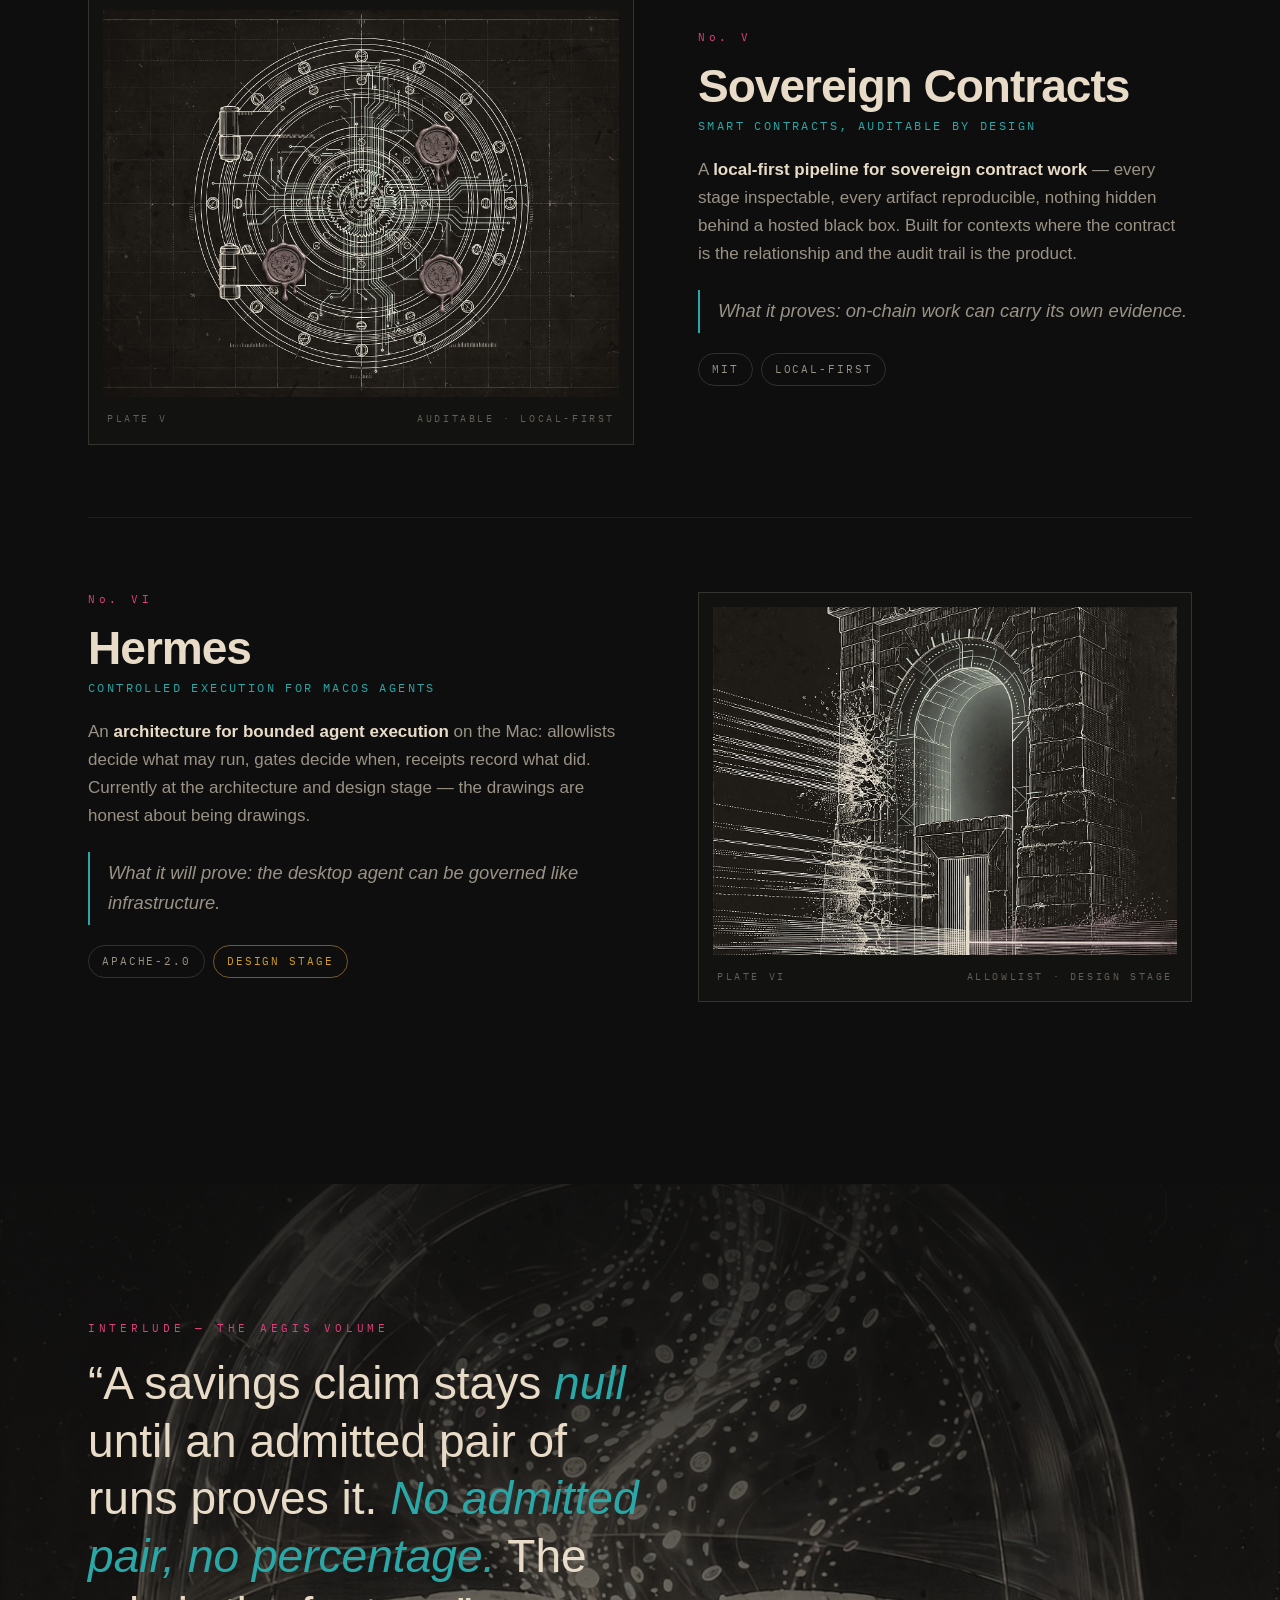
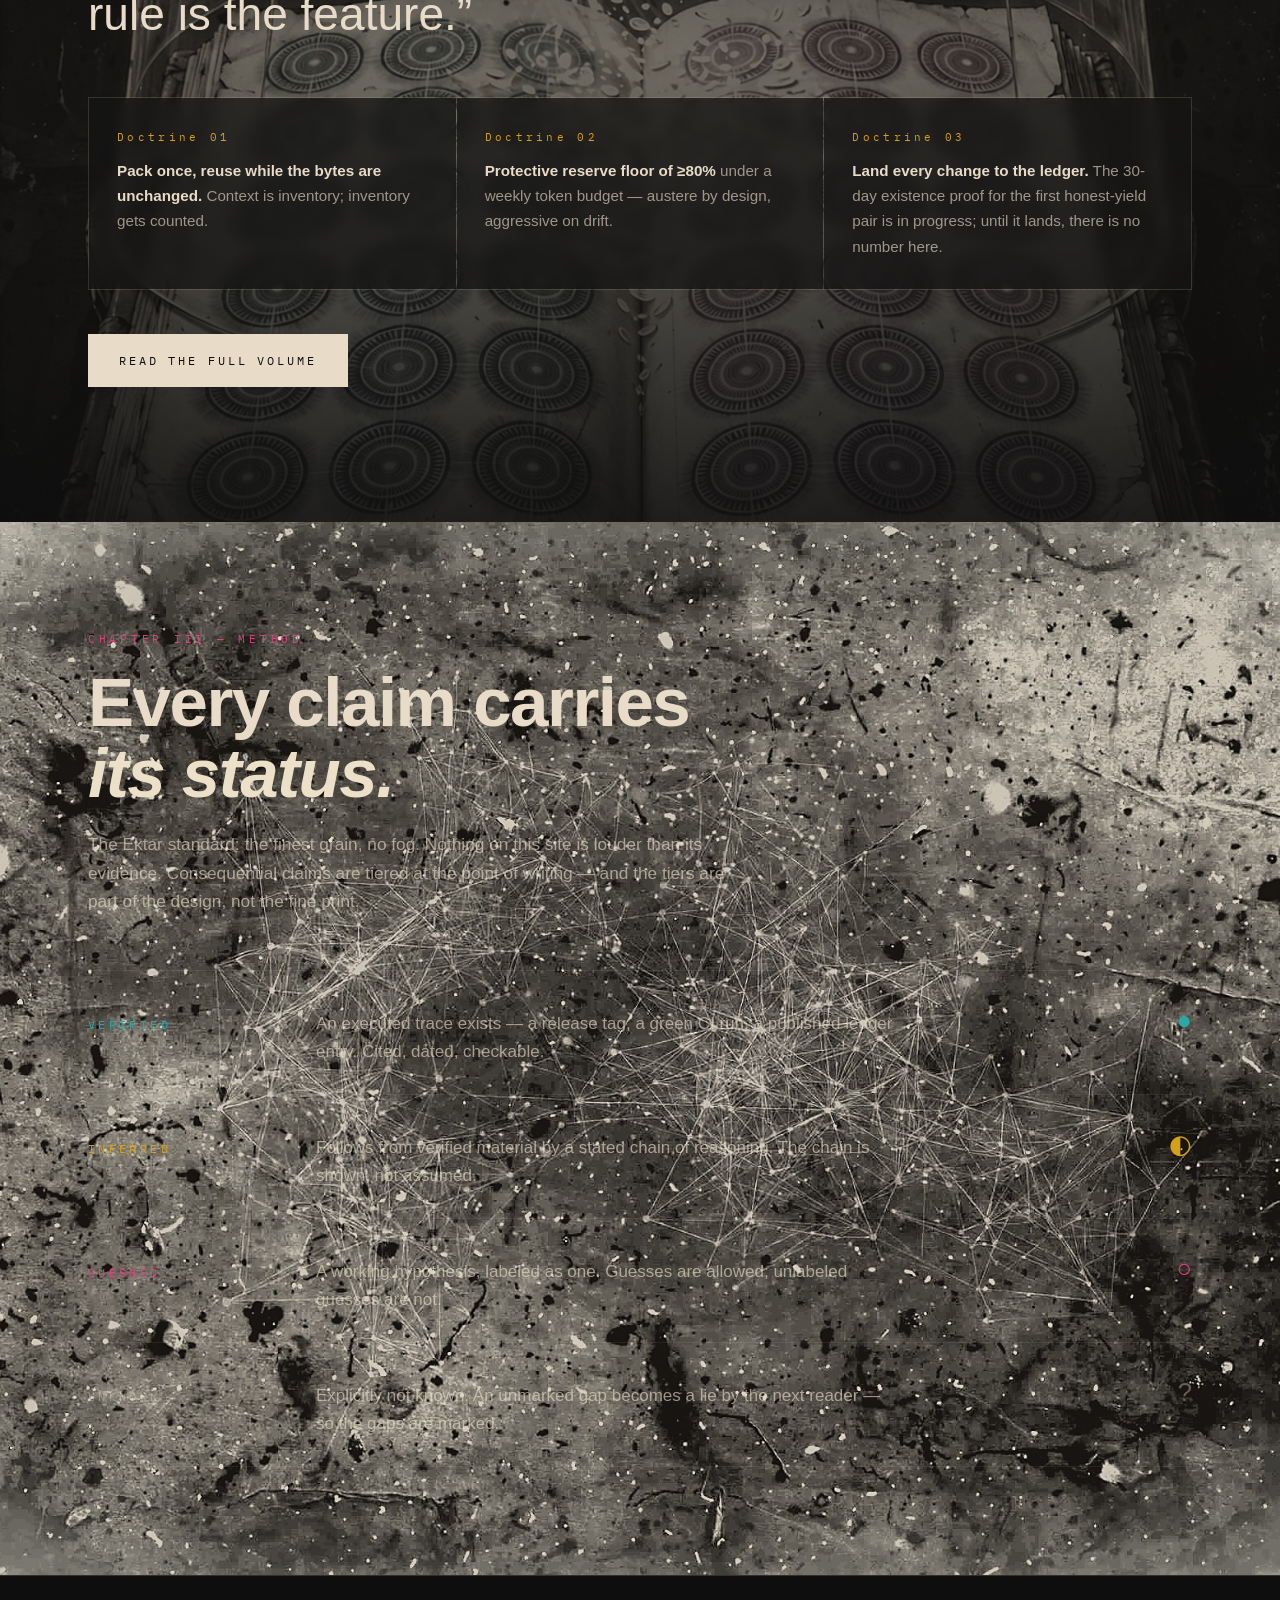
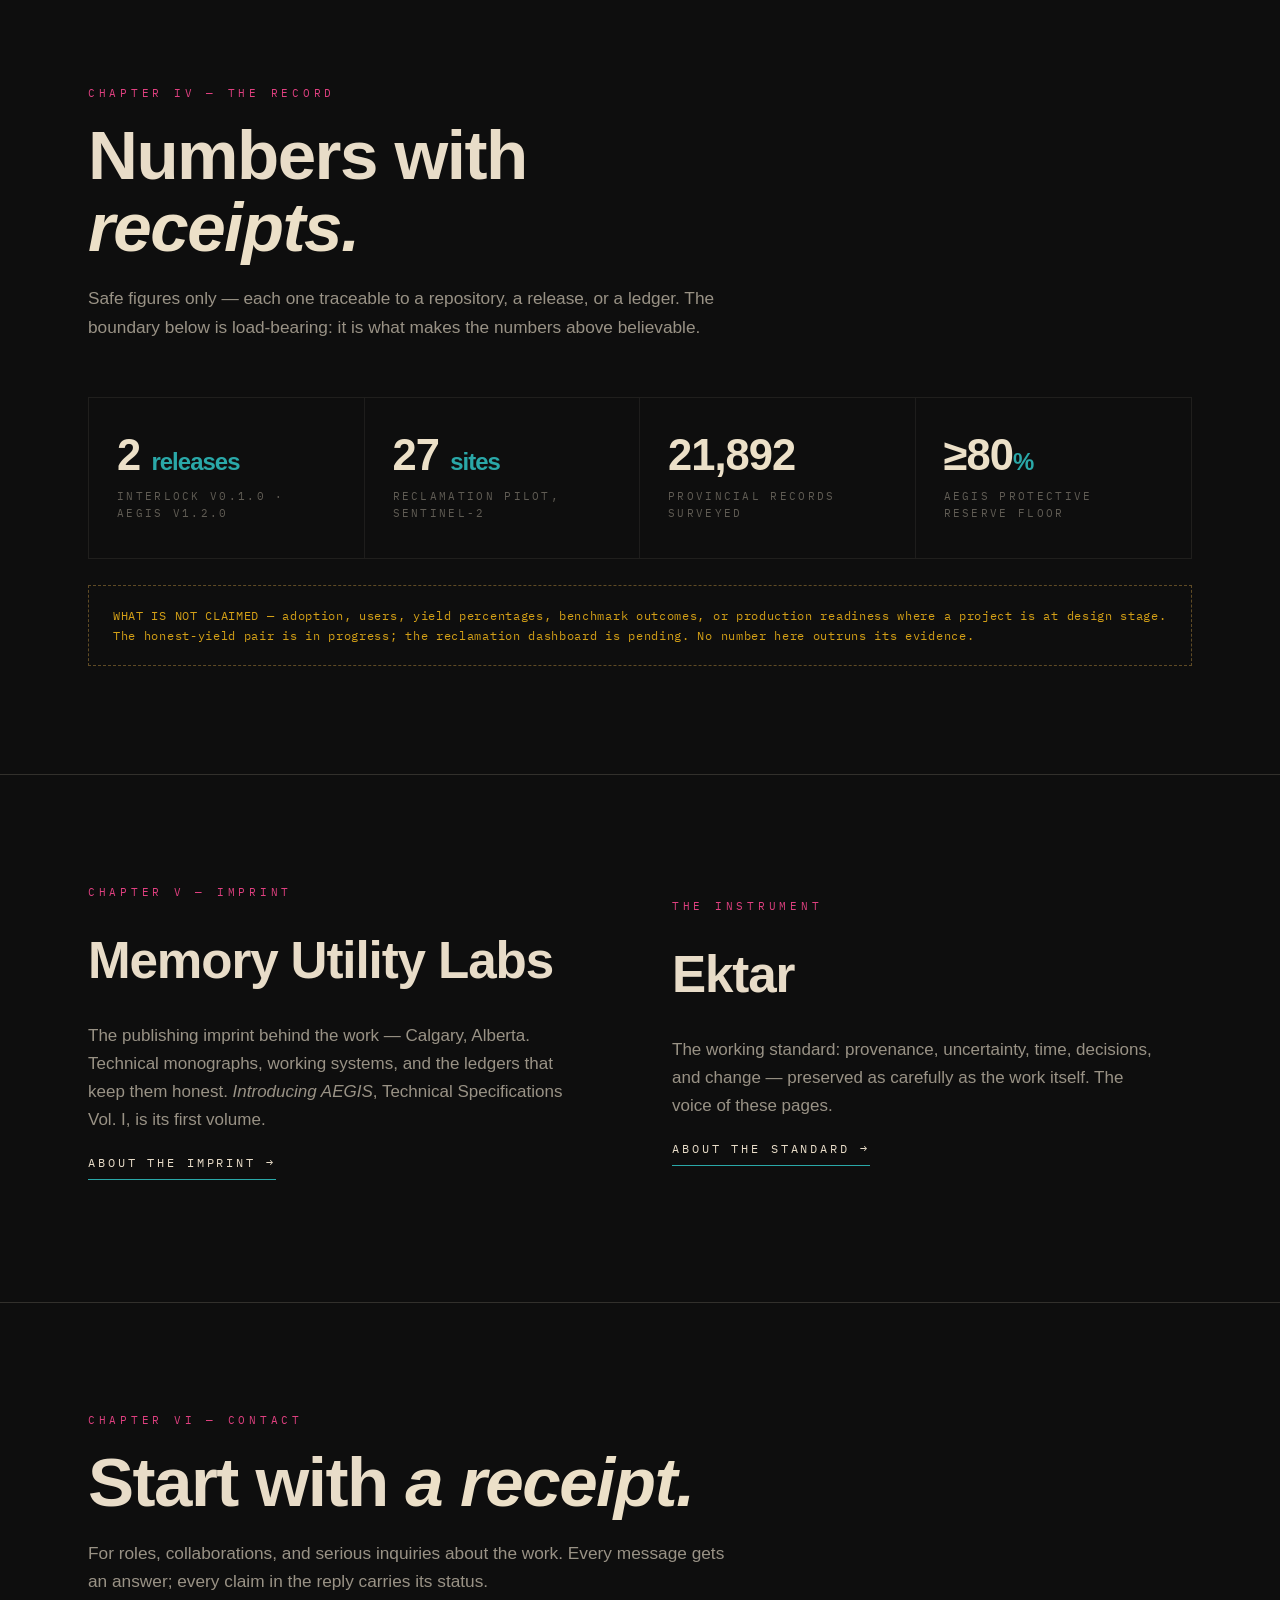
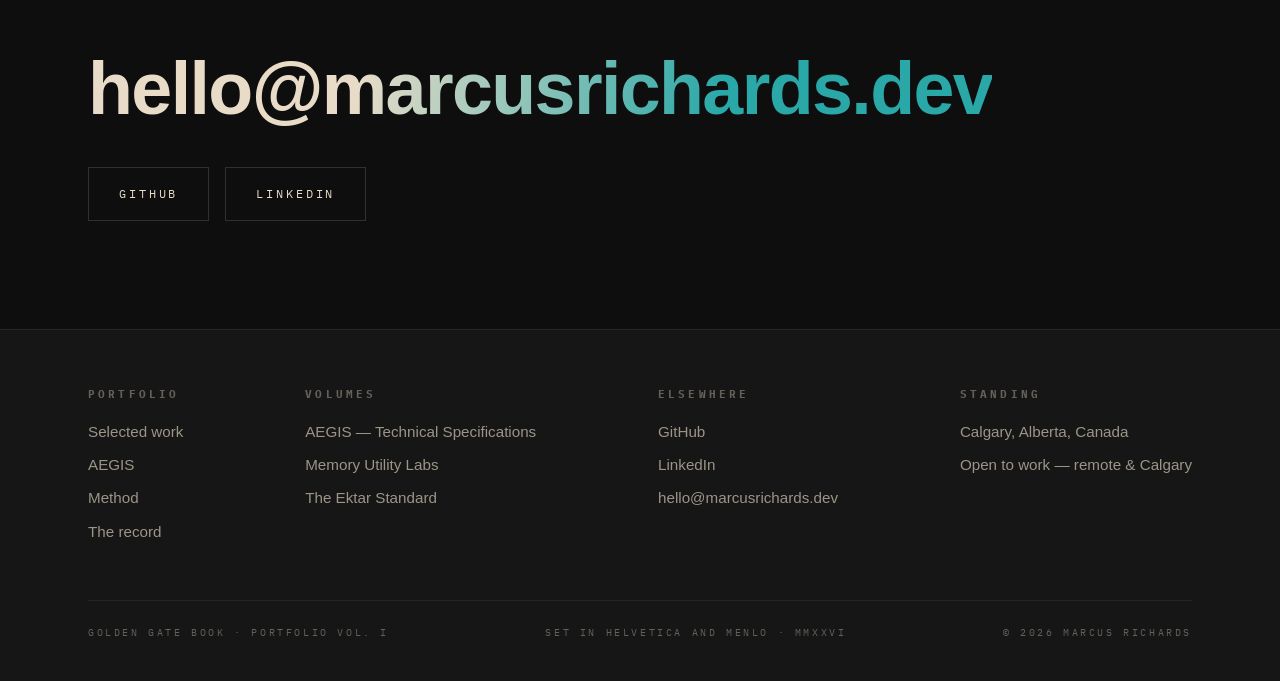
==== commit 6e9d831a: "Revert email and NVIDIA link edits; keep only GitHub link swaps Restores hello@marcusrichards.dev on" ====
--- a/index.html
+++ b/index.html
@@ -320,7 +320,7 @@
       <h2>Start with <em>a receipt.</em></h2>
       <p class="lede">For roles, collaborations, and serious inquiries about the work. Every message gets an answer; every claim in the reply carries its status.</p>
     </div>
-    <a class="contact-big reveal" href="mailto:contact@marcusrichards.dev">contact@marcusrichards.dev</a>
+    <a class="contact-big reveal" href="mailto:hello@marcusrichards.dev">hello@marcusrichards.dev</a>
     <div class="hero-ctas reveal" style="margin-top:40px">
       <a class="btn btn-ghost" href="https://github.com/FetchDoge">GitHub</a>
       <a class="btn btn-ghost" href="https://www.linkedin.com/in/marcus-richards-32075a422">LinkedIn</a>
@@ -348,7 +348,7 @@
         <h4>Elsewhere</h4>
         <a href="https://github.com/FetchDoge">GitHub</a>
         <a href="https://www.linkedin.com/in/marcus-richards-32075a422">LinkedIn</a>
-        <a href="mailto:contact@marcusrichards.dev">contact@marcusrichards.dev</a>
+        <a href="mailto:hello@marcusrichards.dev">hello@marcusrichards.dev</a>
       </div>
       <div class="f-col">
         <h4>Standing</h4>
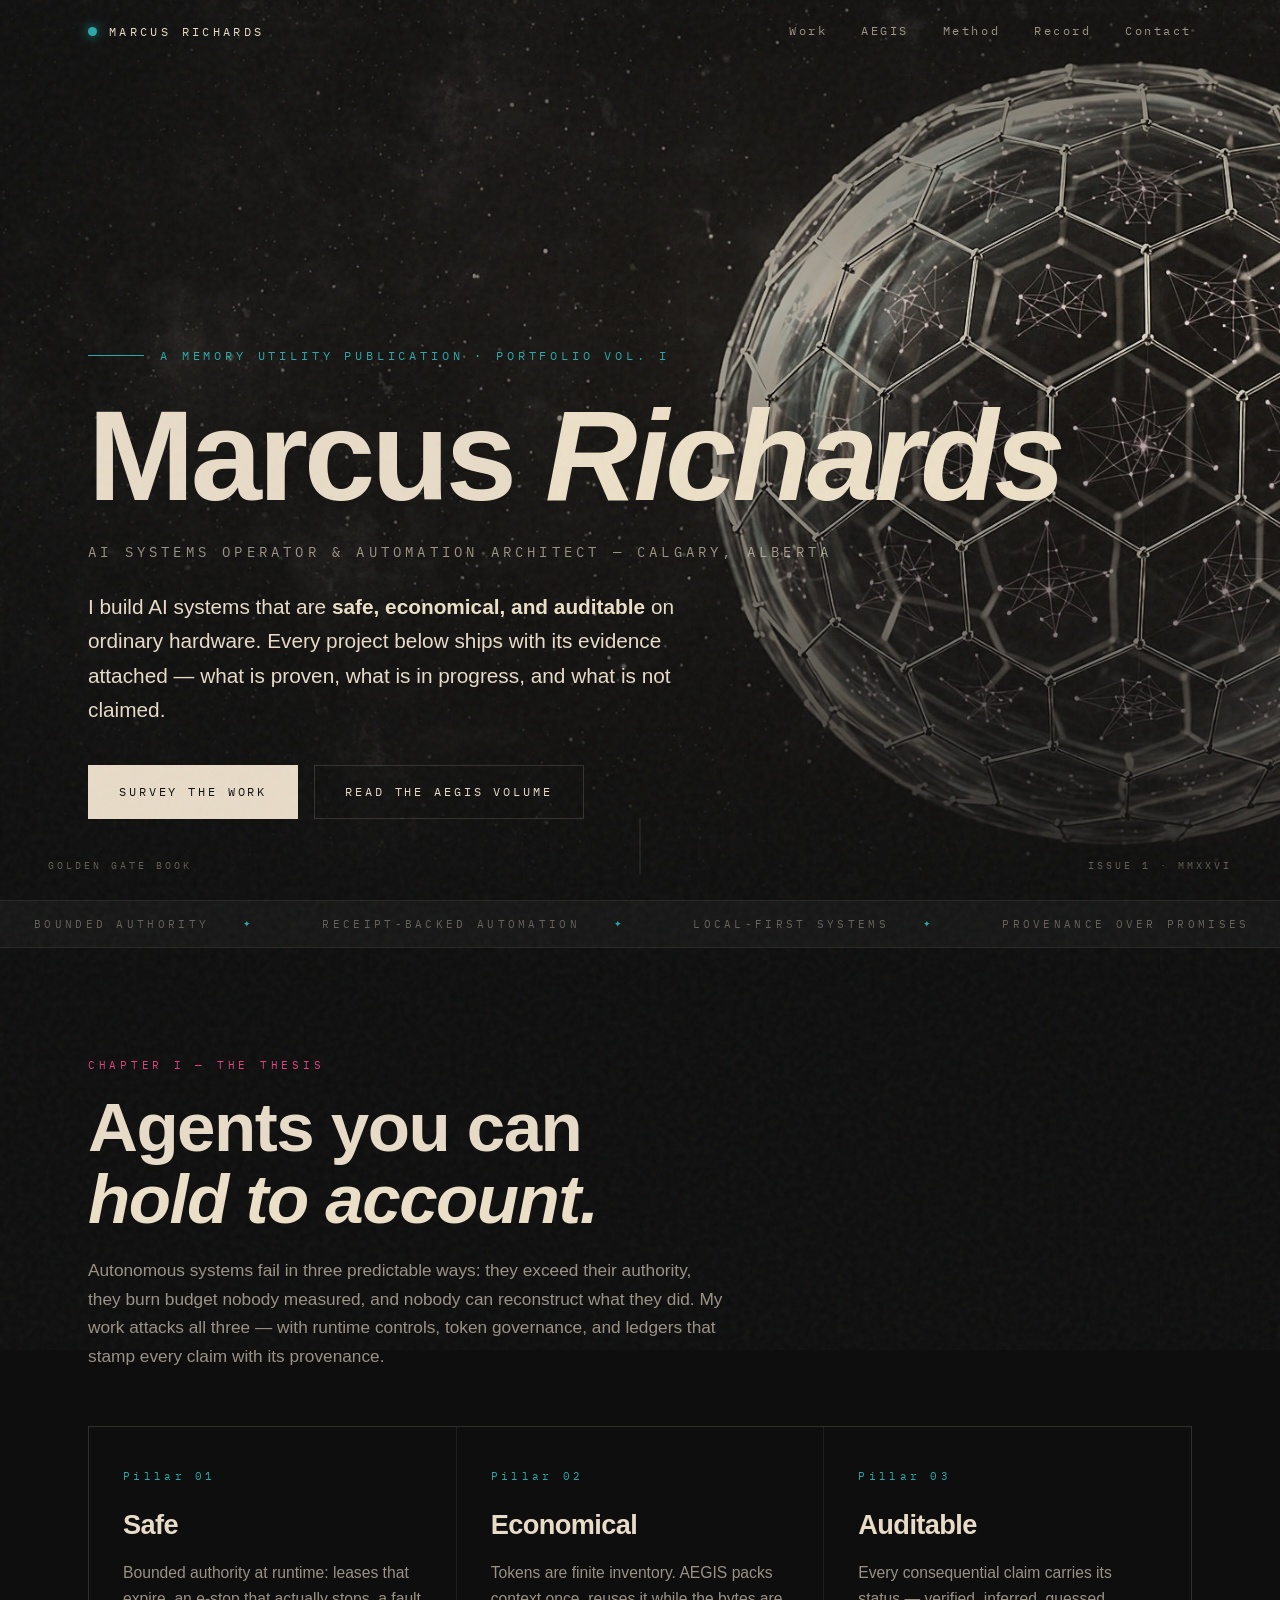
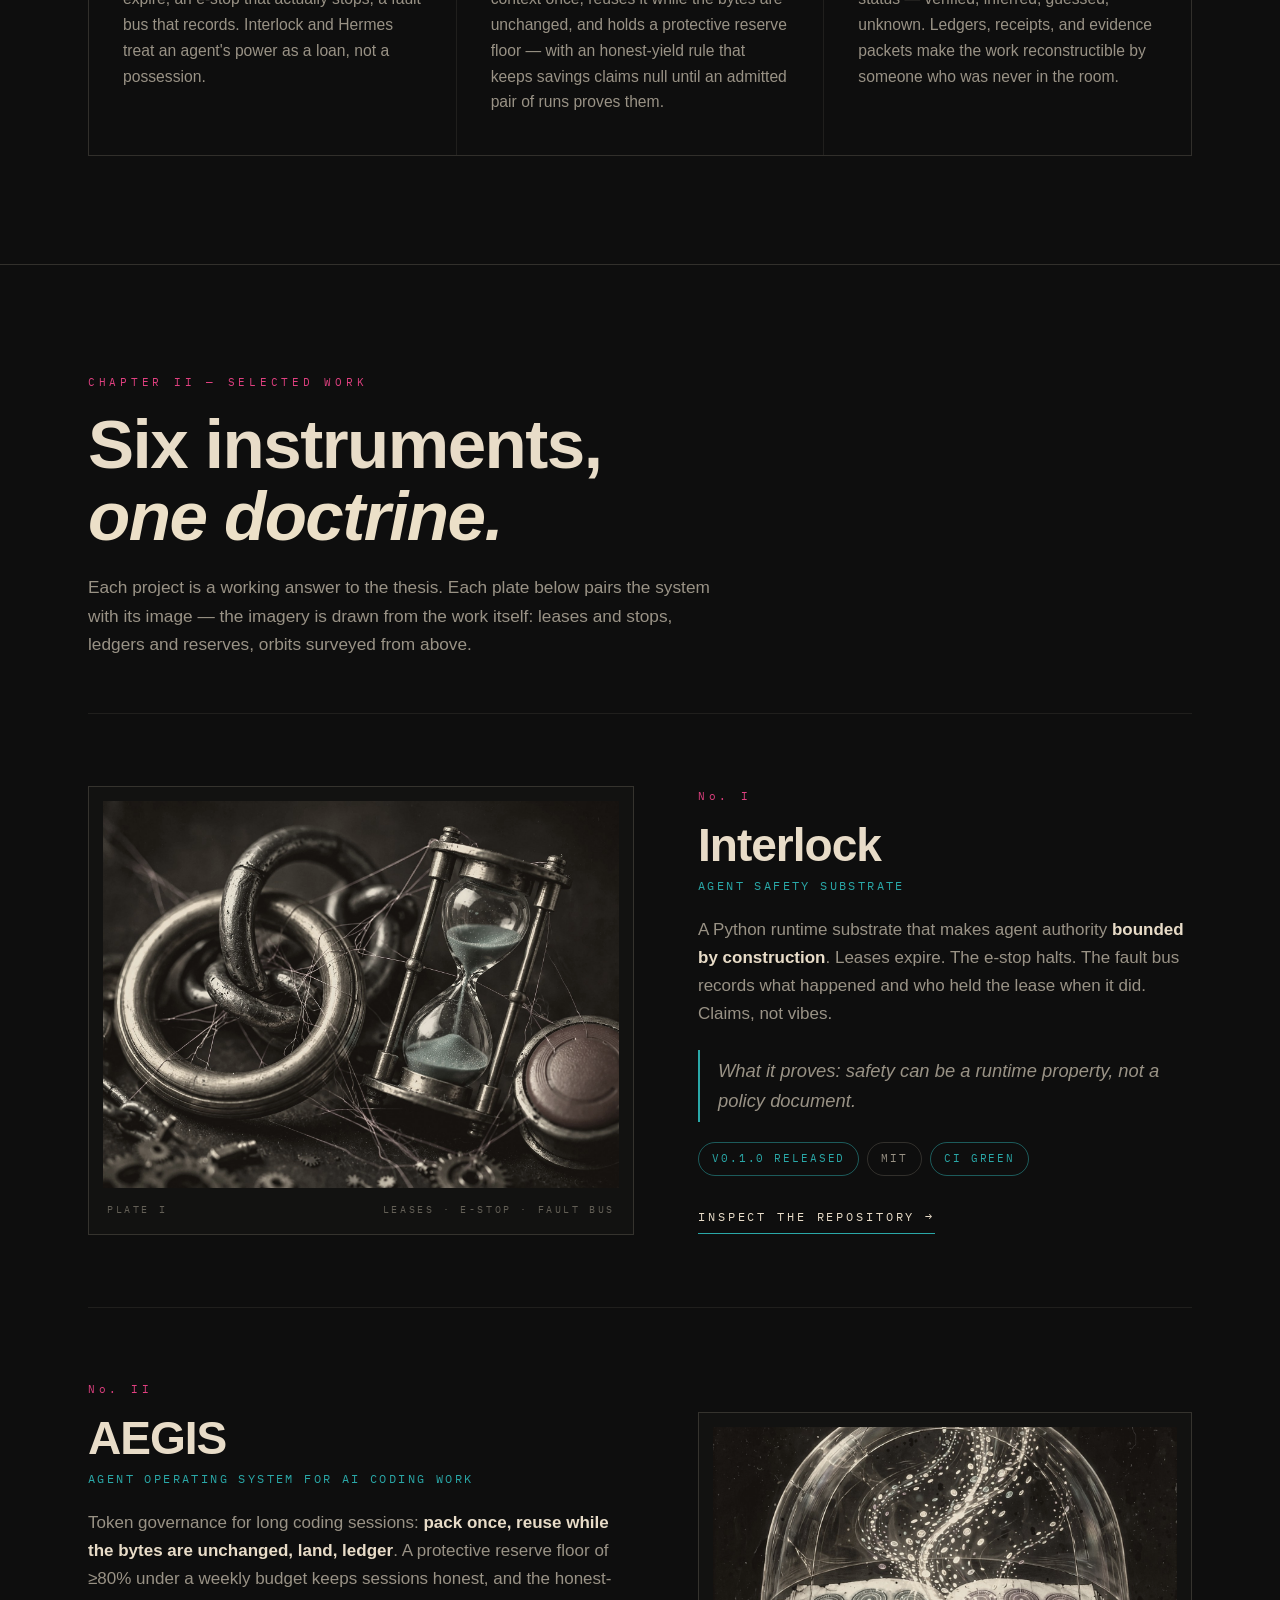
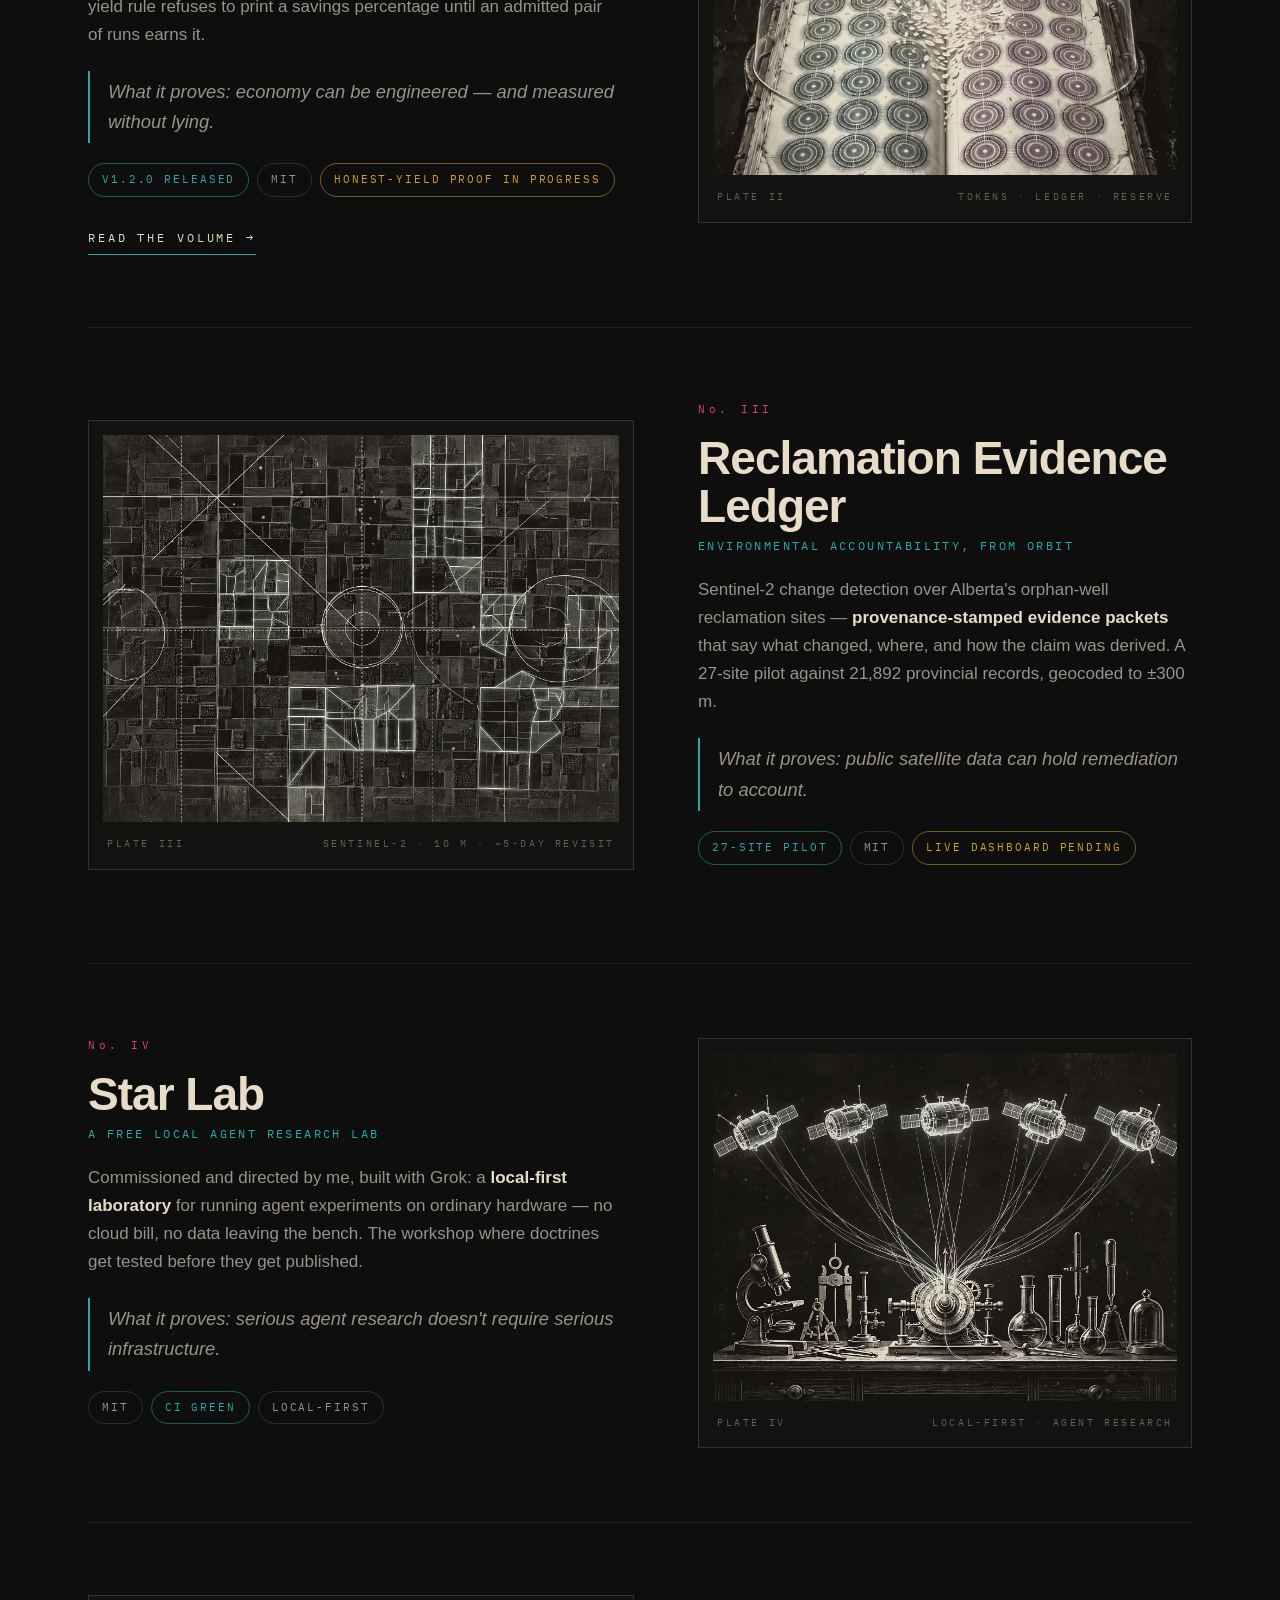
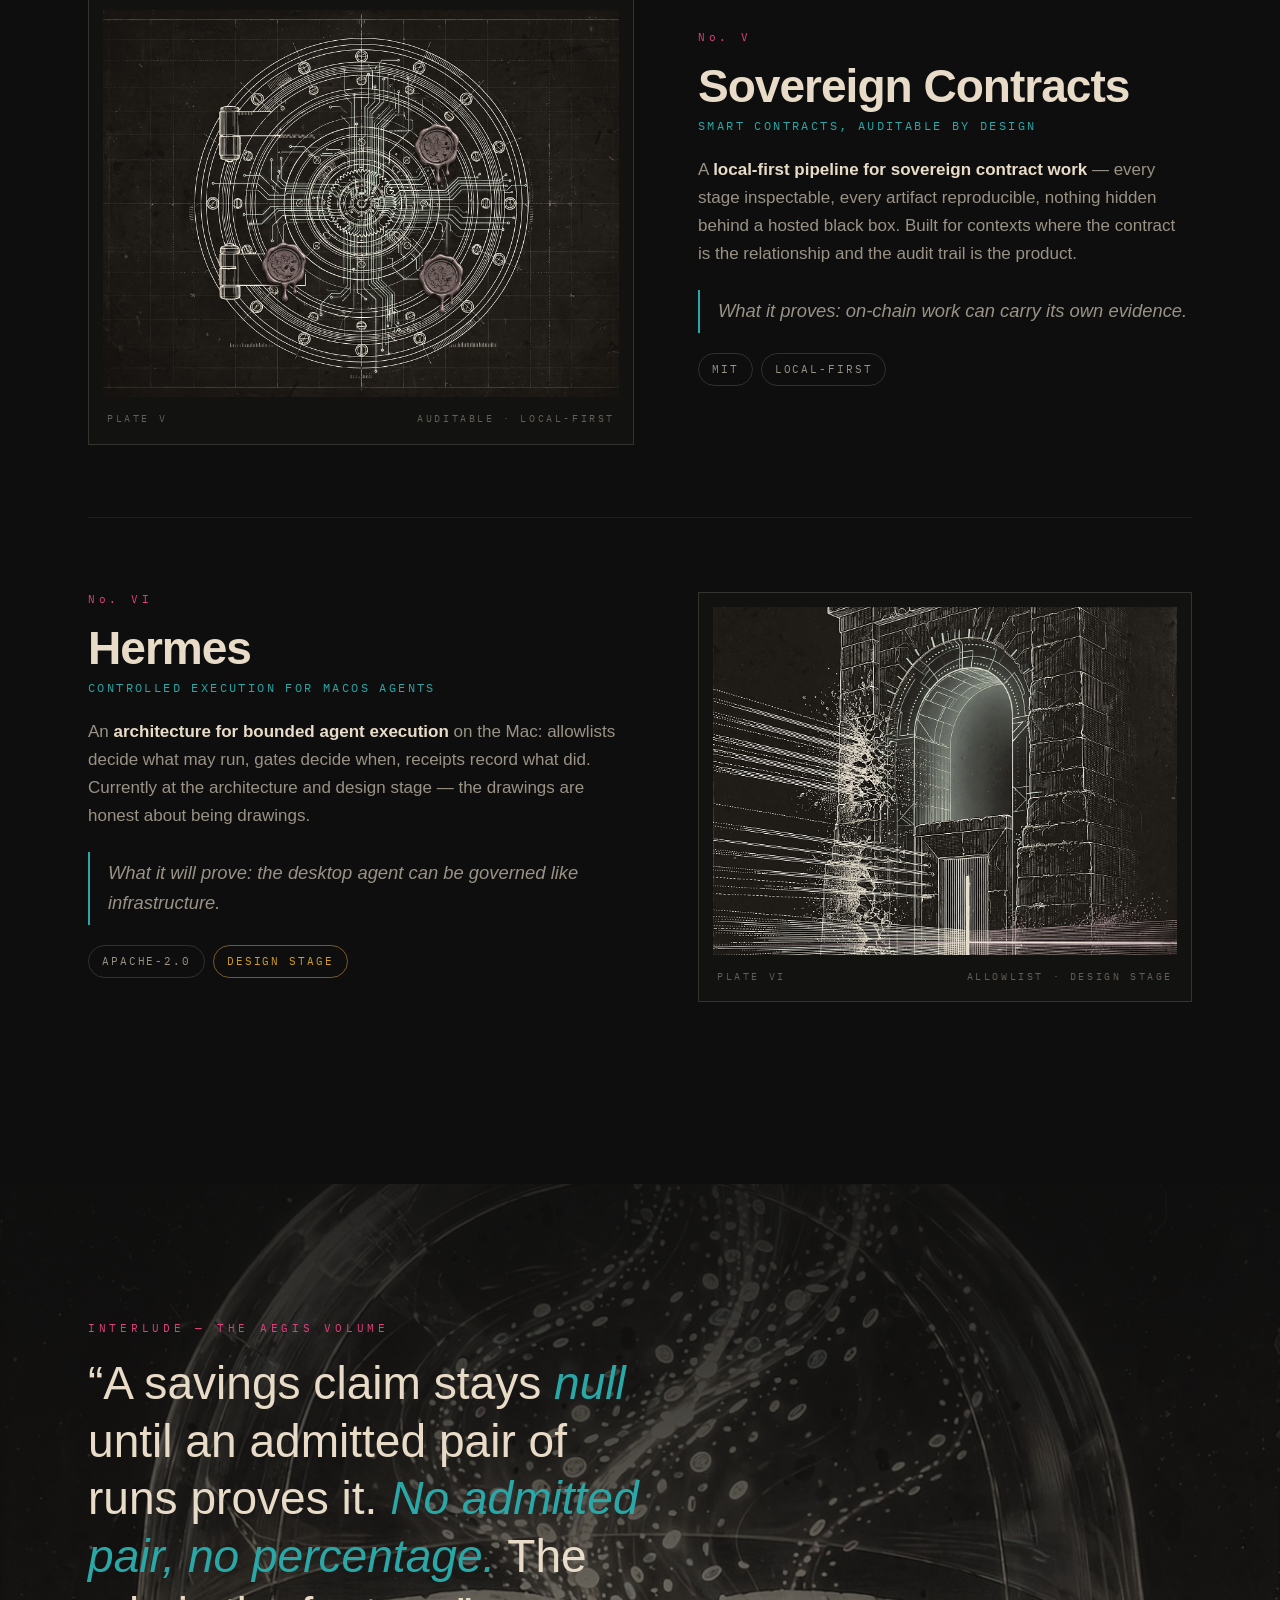
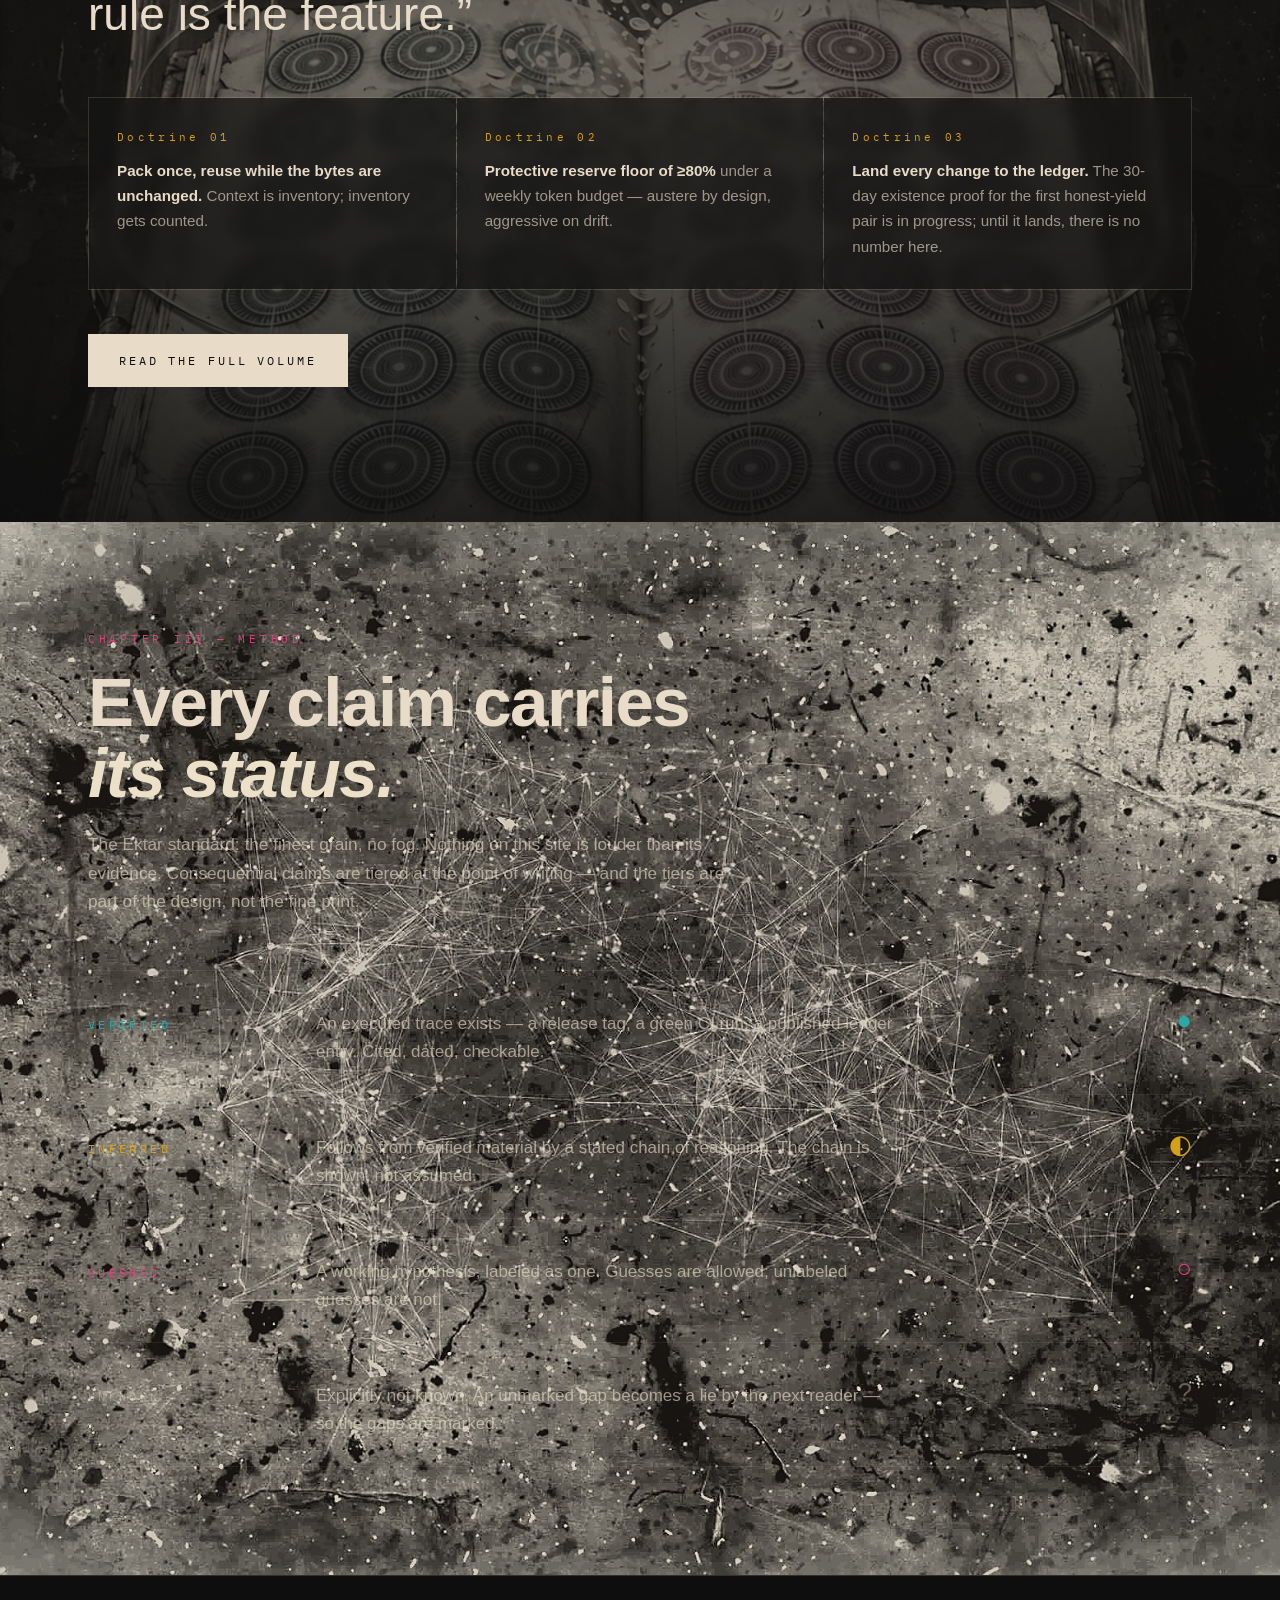
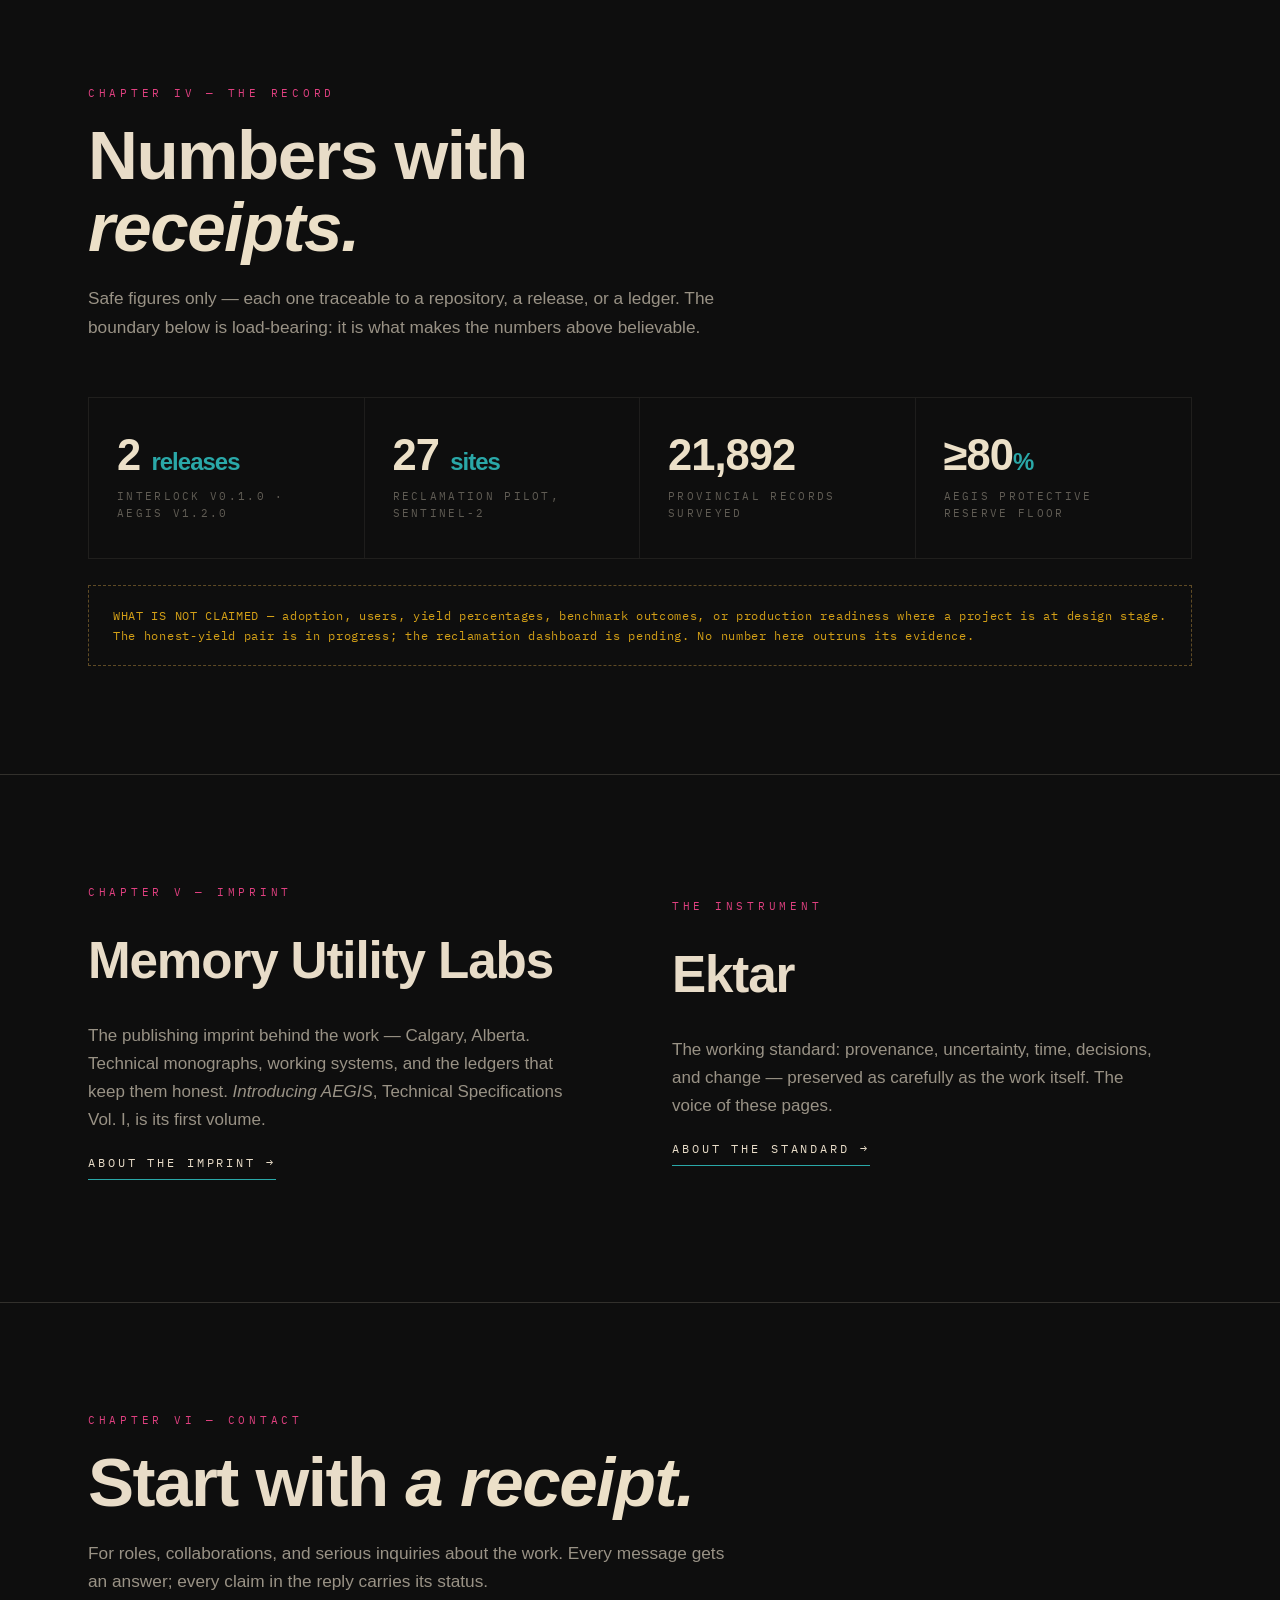
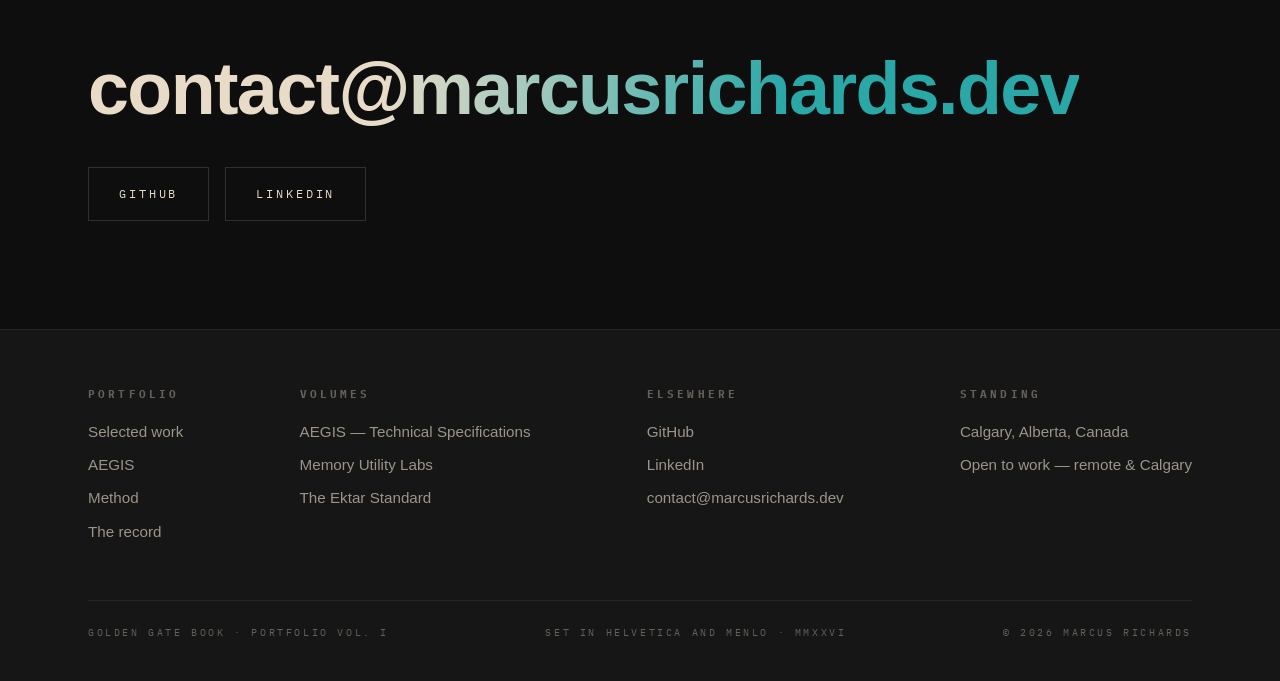
==== commit 6fea9e80: "docs: use contact@ email and updated NeMo Guardrails link" ====
--- a/index.html
+++ b/index.html
@@ -107,7 +107,7 @@
         <div class="meta-chips">
           <span class="chip hot">v0.1.0 released</span><span class="chip">MIT</span><span class="chip hot">CI green</span>
         </div>
-        <a class="work-link" href="https://github.com/FetchDoge/interlock">Inspect the repository →</a>
+        <a class="work-link" href="https://github.com/marsojuji-cmyk/interlock">Inspect the repository →</a>
       </div>
     </article>
 
@@ -320,9 +320,9 @@
       <h2>Start with <em>a receipt.</em></h2>
       <p class="lede">For roles, collaborations, and serious inquiries about the work. Every message gets an answer; every claim in the reply carries its status.</p>
     </div>
-    <a class="contact-big reveal" href="mailto:hello@marcusrichards.dev">hello@marcusrichards.dev</a>
+    <a class="contact-big reveal" href="mailto:contact@marcusrichards.dev">contact@marcusrichards.dev</a>
     <div class="hero-ctas reveal" style="margin-top:40px">
-      <a class="btn btn-ghost" href="https://github.com/FetchDoge">GitHub</a>
+      <a class="btn btn-ghost" href="https://github.com/marsojuji-cmyk">GitHub</a>
       <a class="btn btn-ghost" href="https://www.linkedin.com/in/marcus-richards-32075a422">LinkedIn</a>
     </div>
   </div>
@@ -346,9 +346,9 @@
       </div>
       <div class="f-col">
         <h4>Elsewhere</h4>
-        <a href="https://github.com/FetchDoge">GitHub</a>
+        <a href="https://github.com/marsojuji-cmyk">GitHub</a>
         <a href="https://www.linkedin.com/in/marcus-richards-32075a422">LinkedIn</a>
-        <a href="mailto:hello@marcusrichards.dev">hello@marcusrichards.dev</a>
+        <a href="mailto:contact@marcusrichards.dev">contact@marcusrichards.dev</a>
       </div>
       <div class="f-col">
         <h4>Standing</h4>
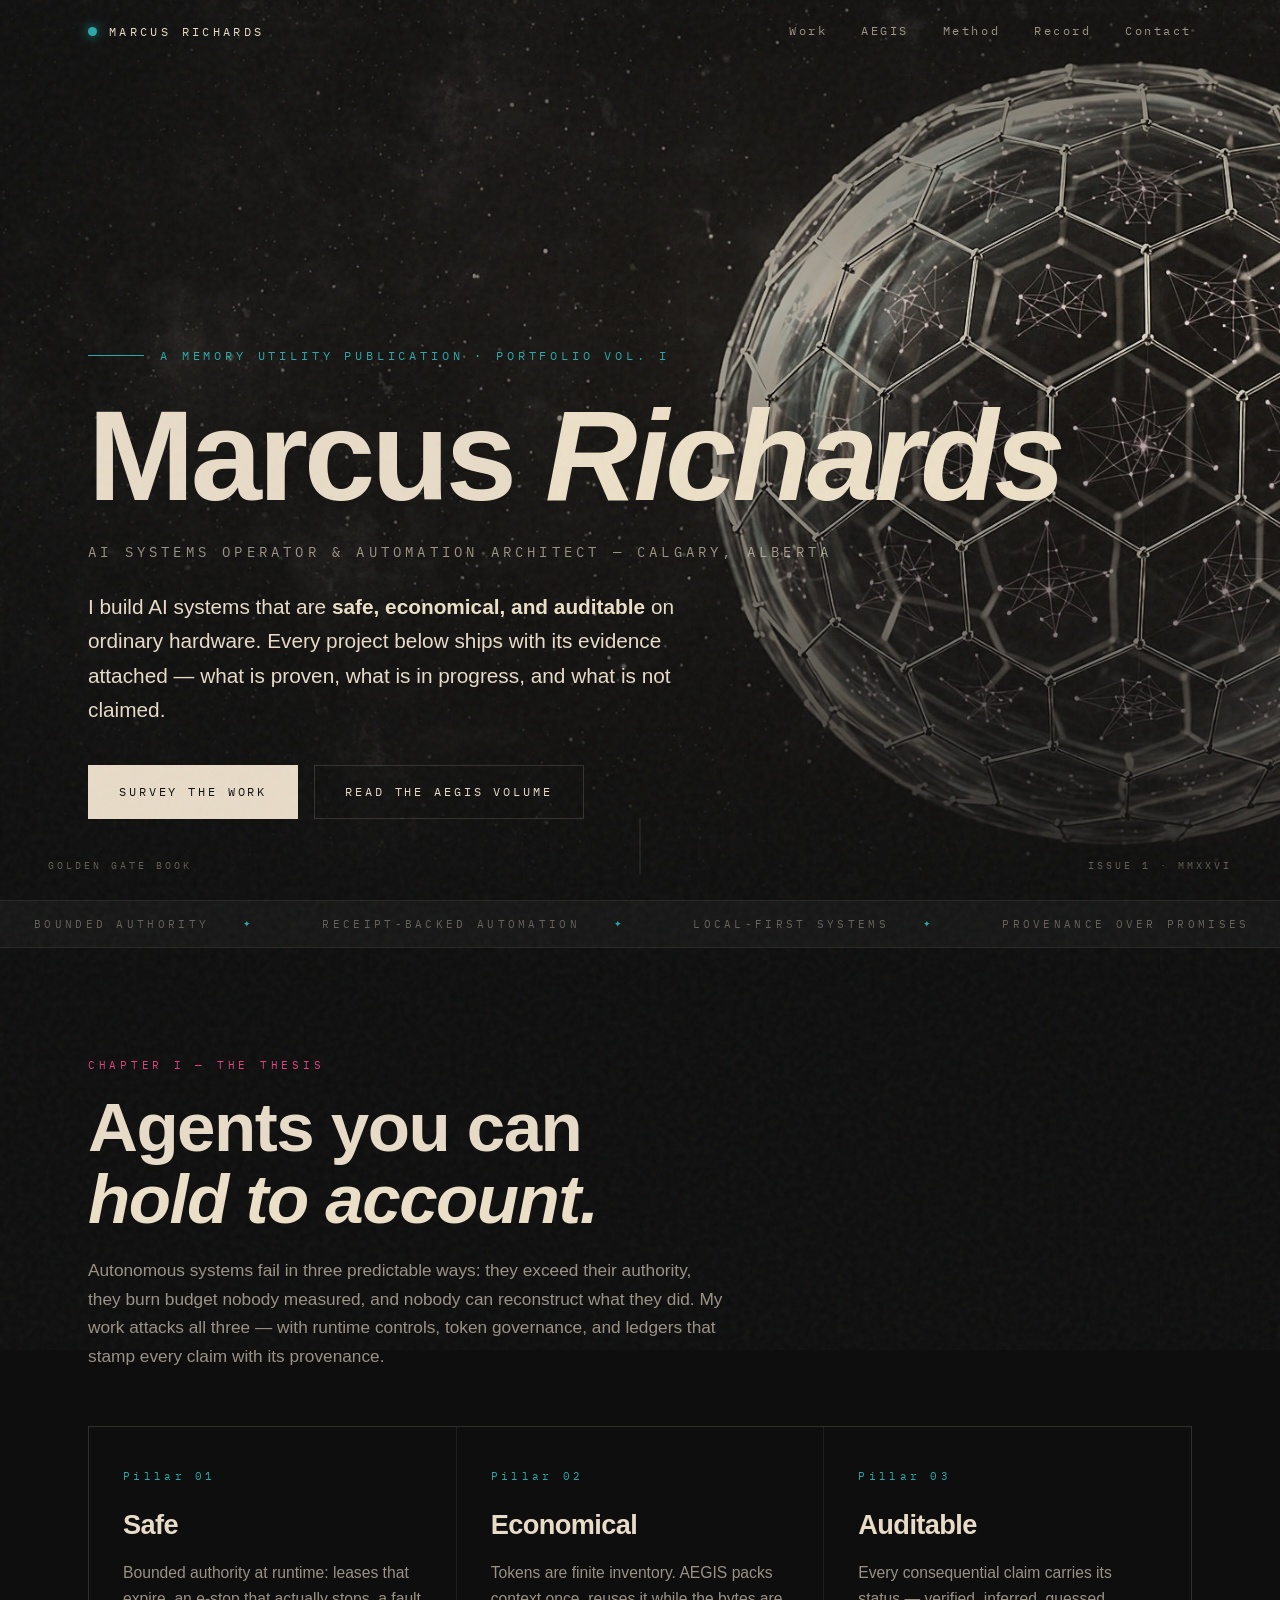
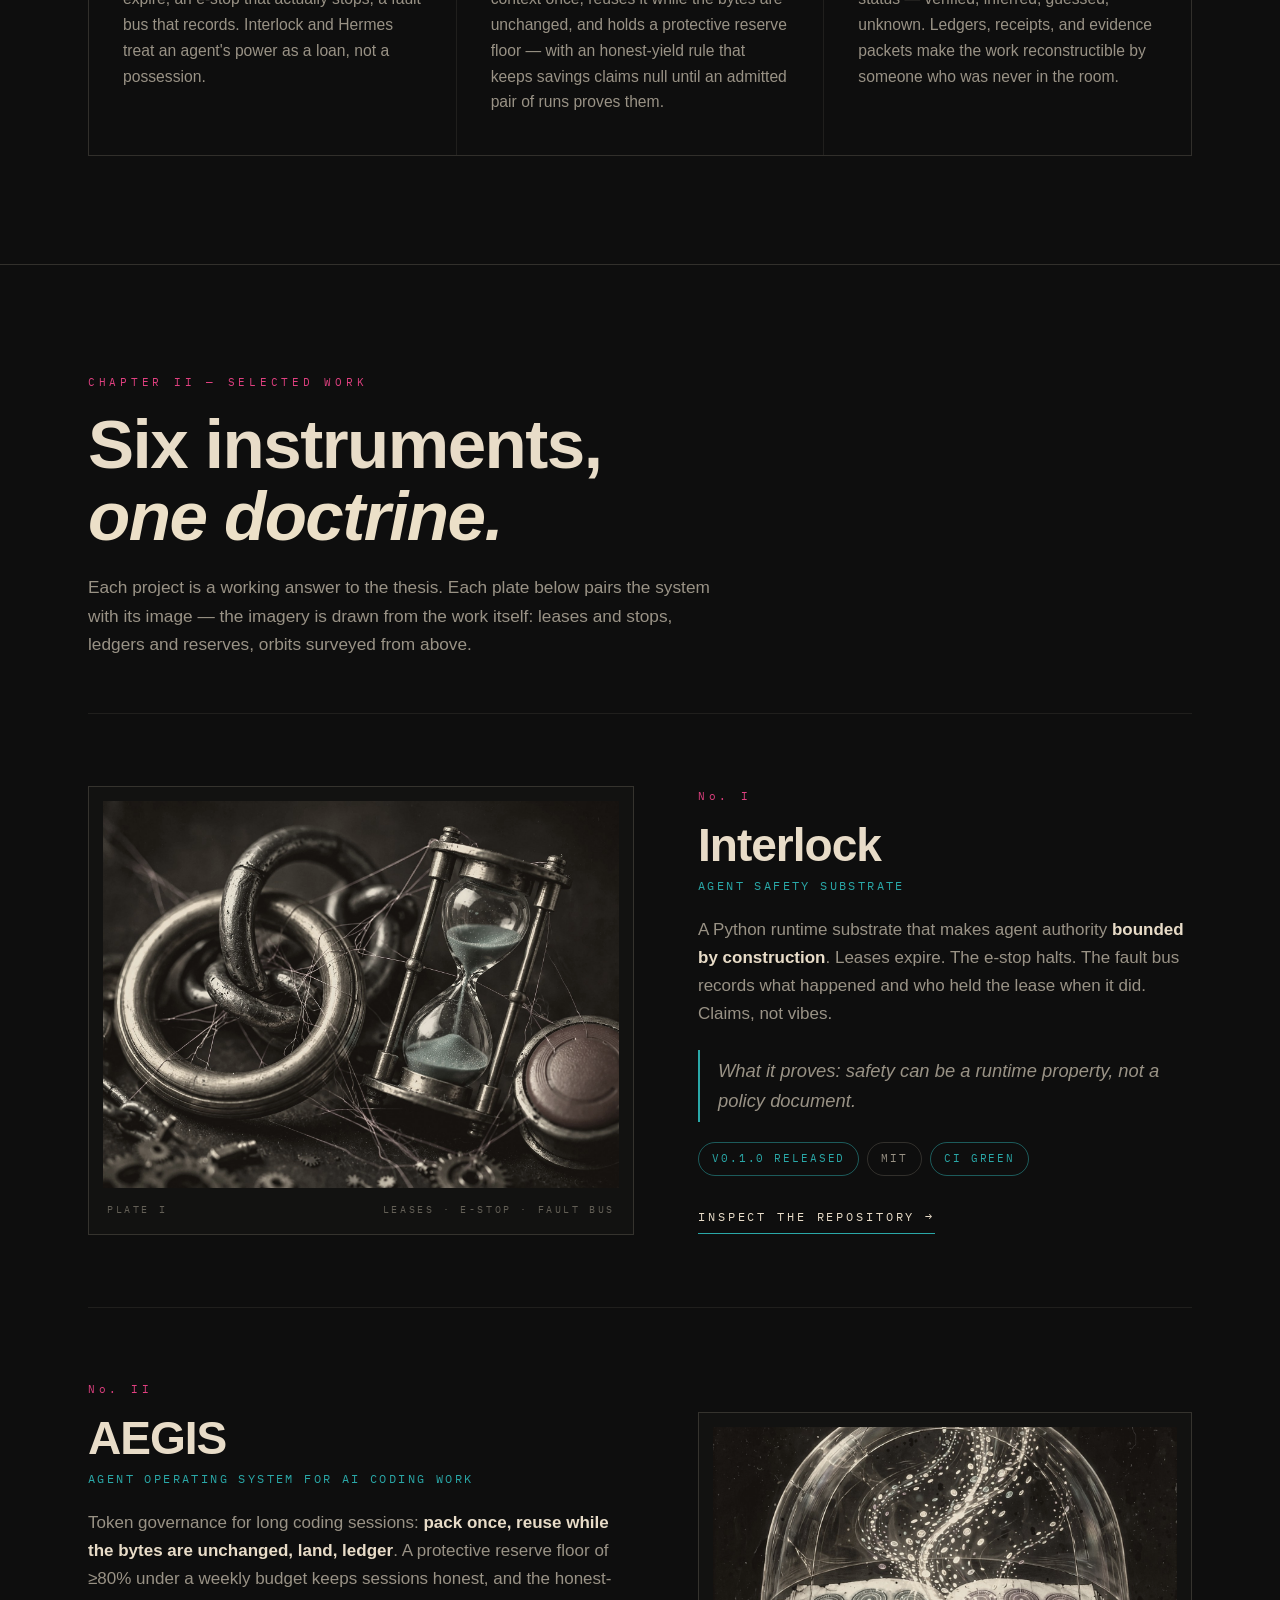
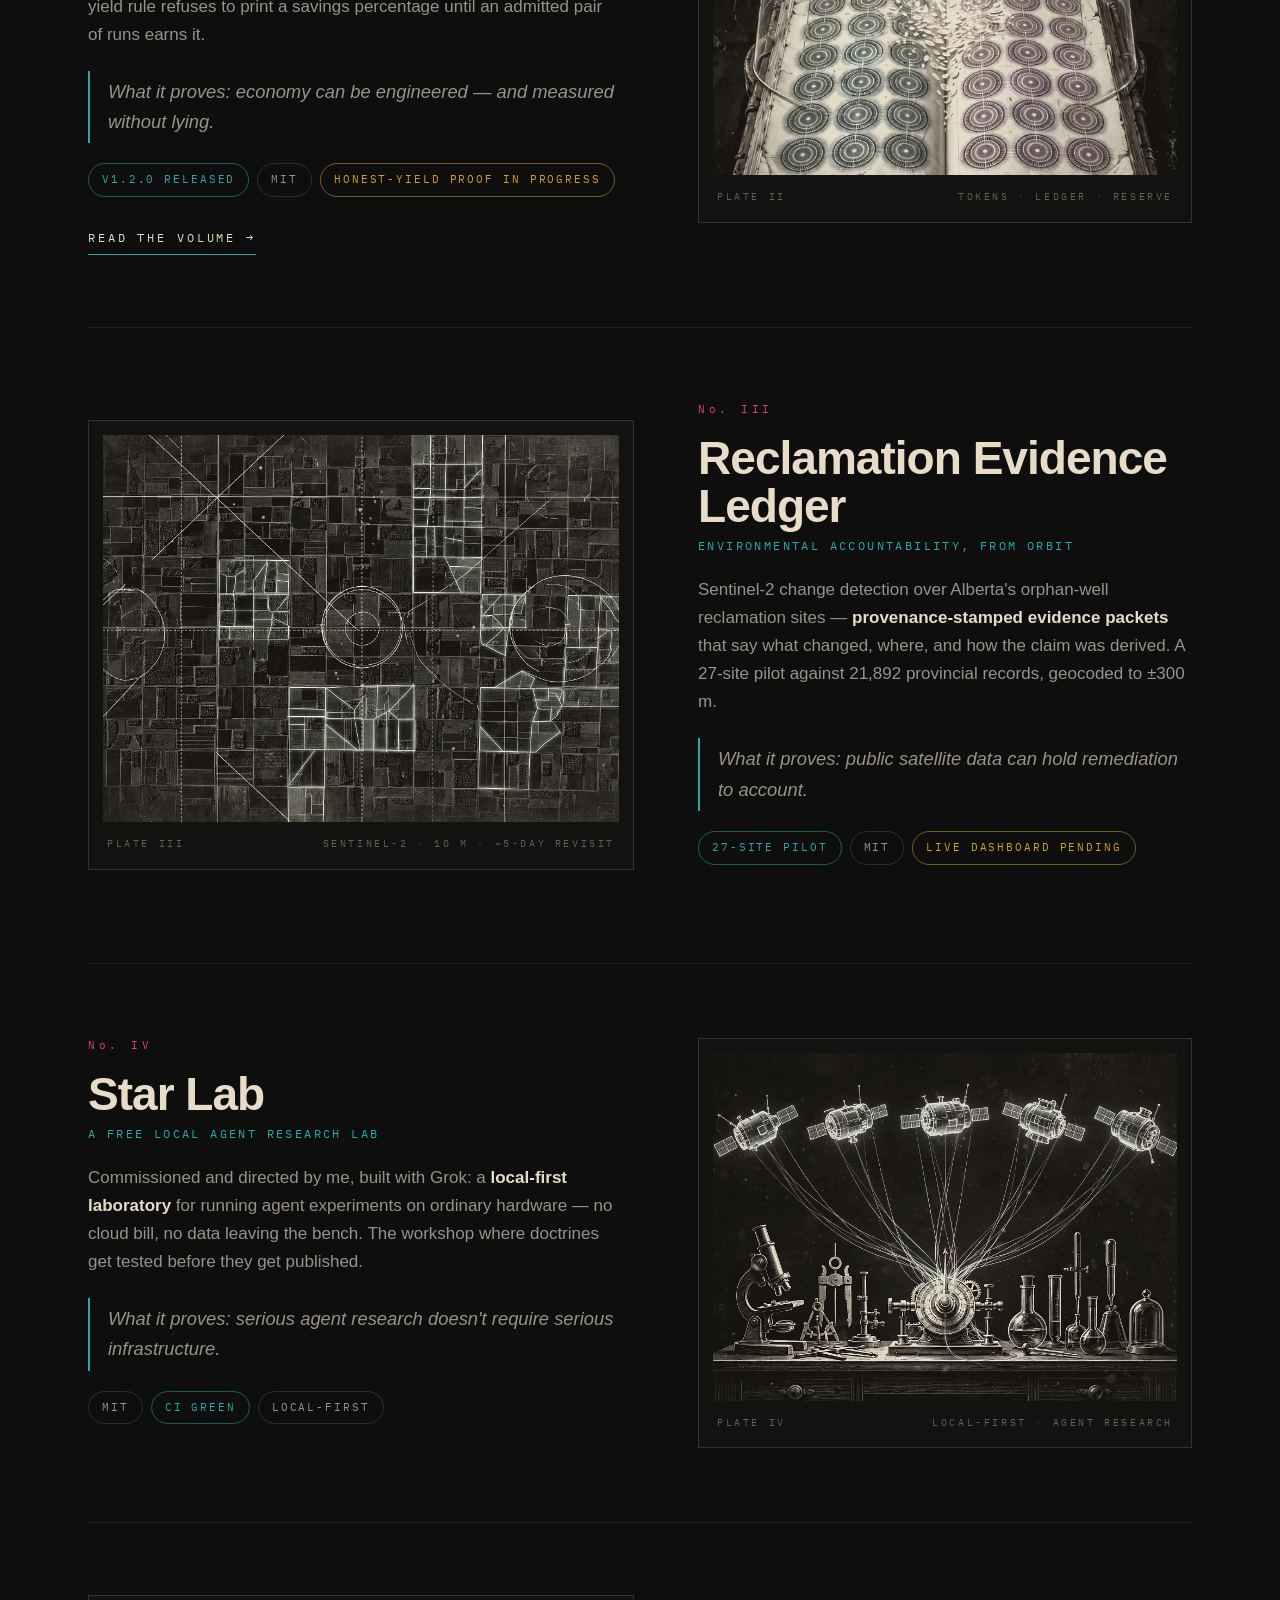
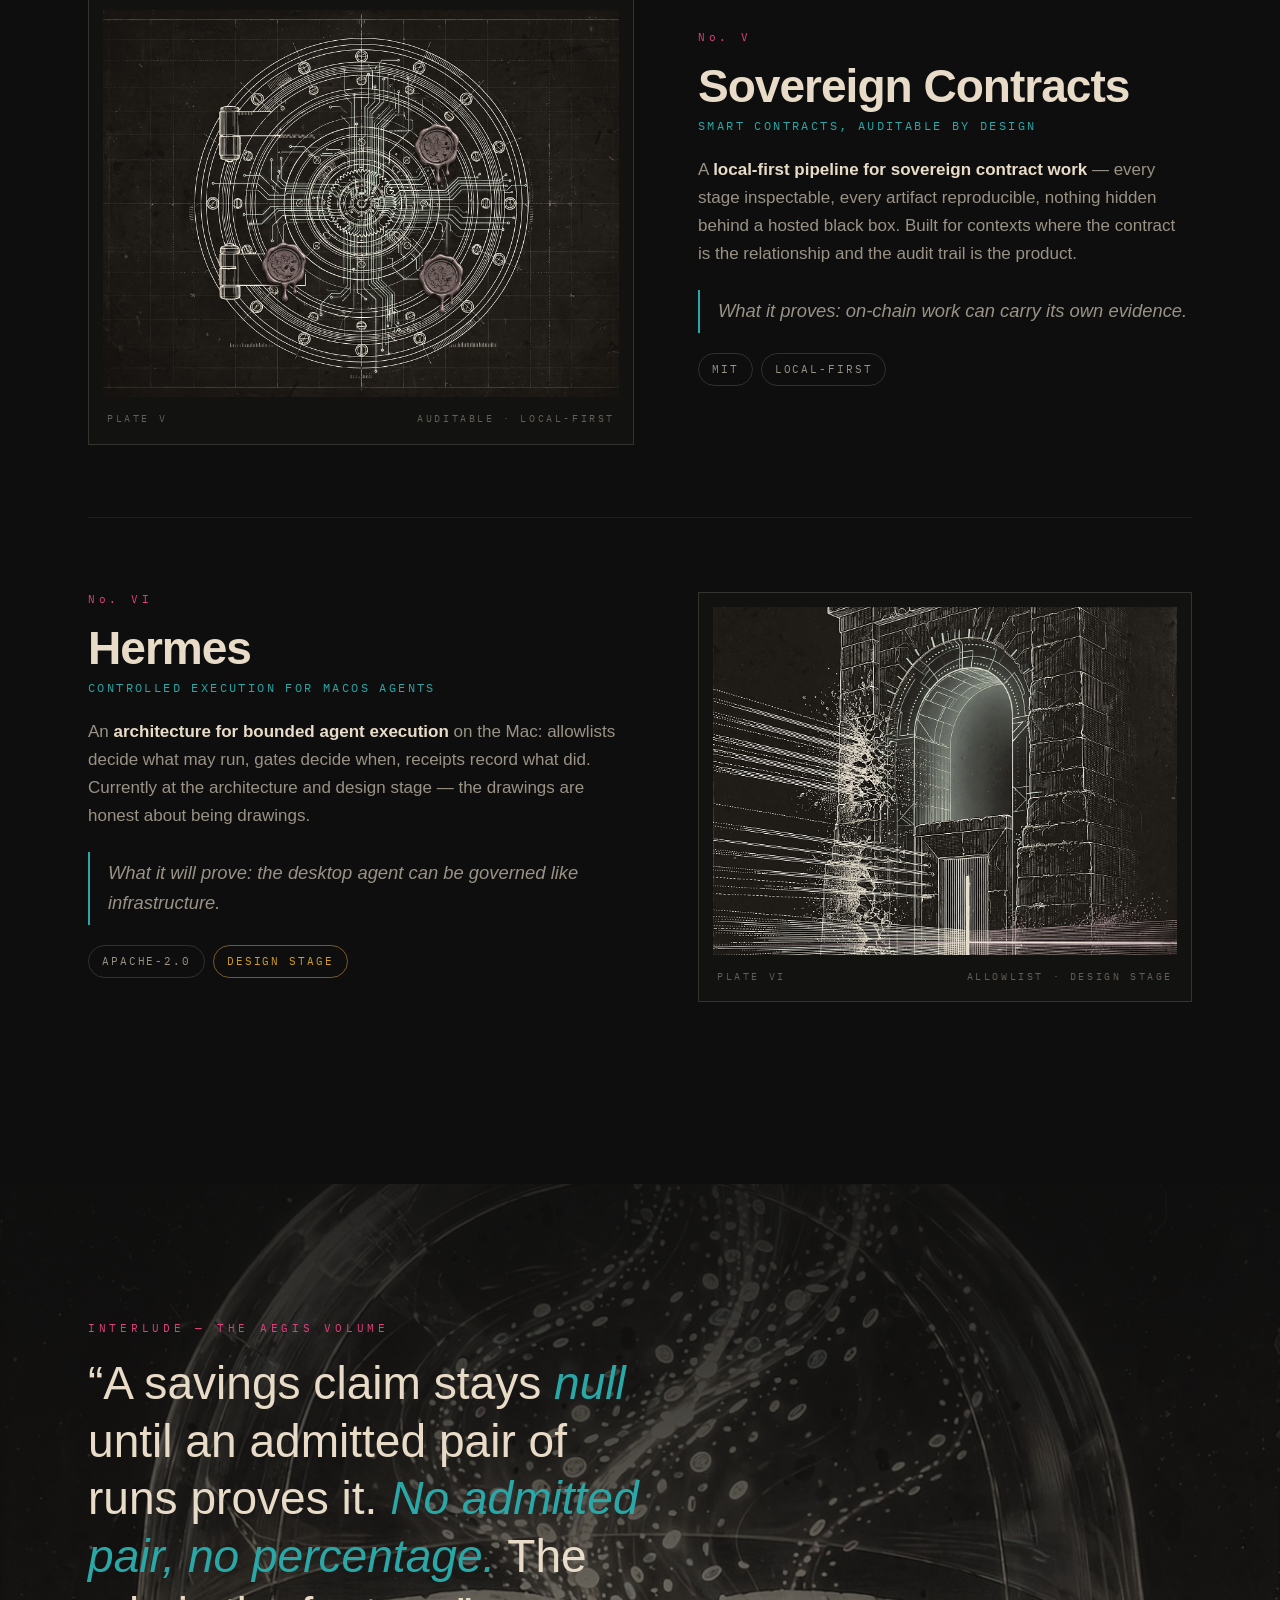
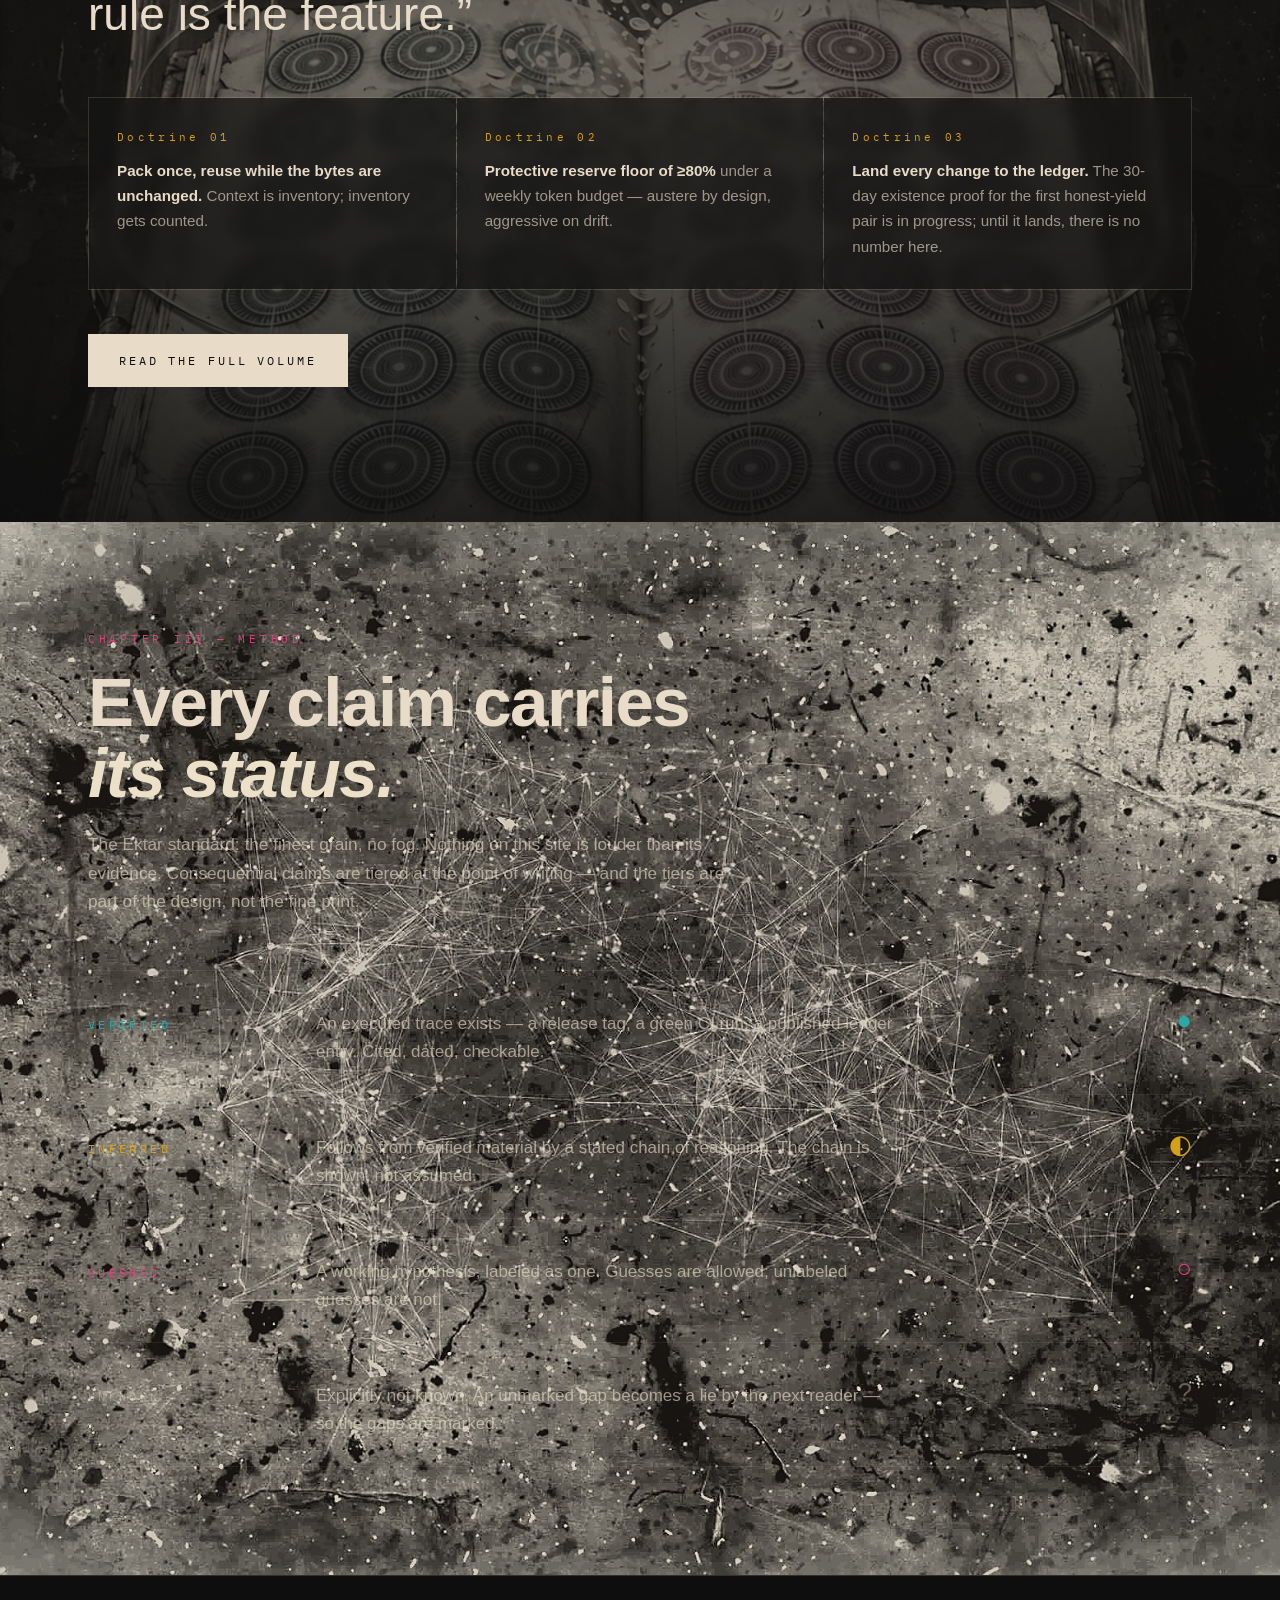
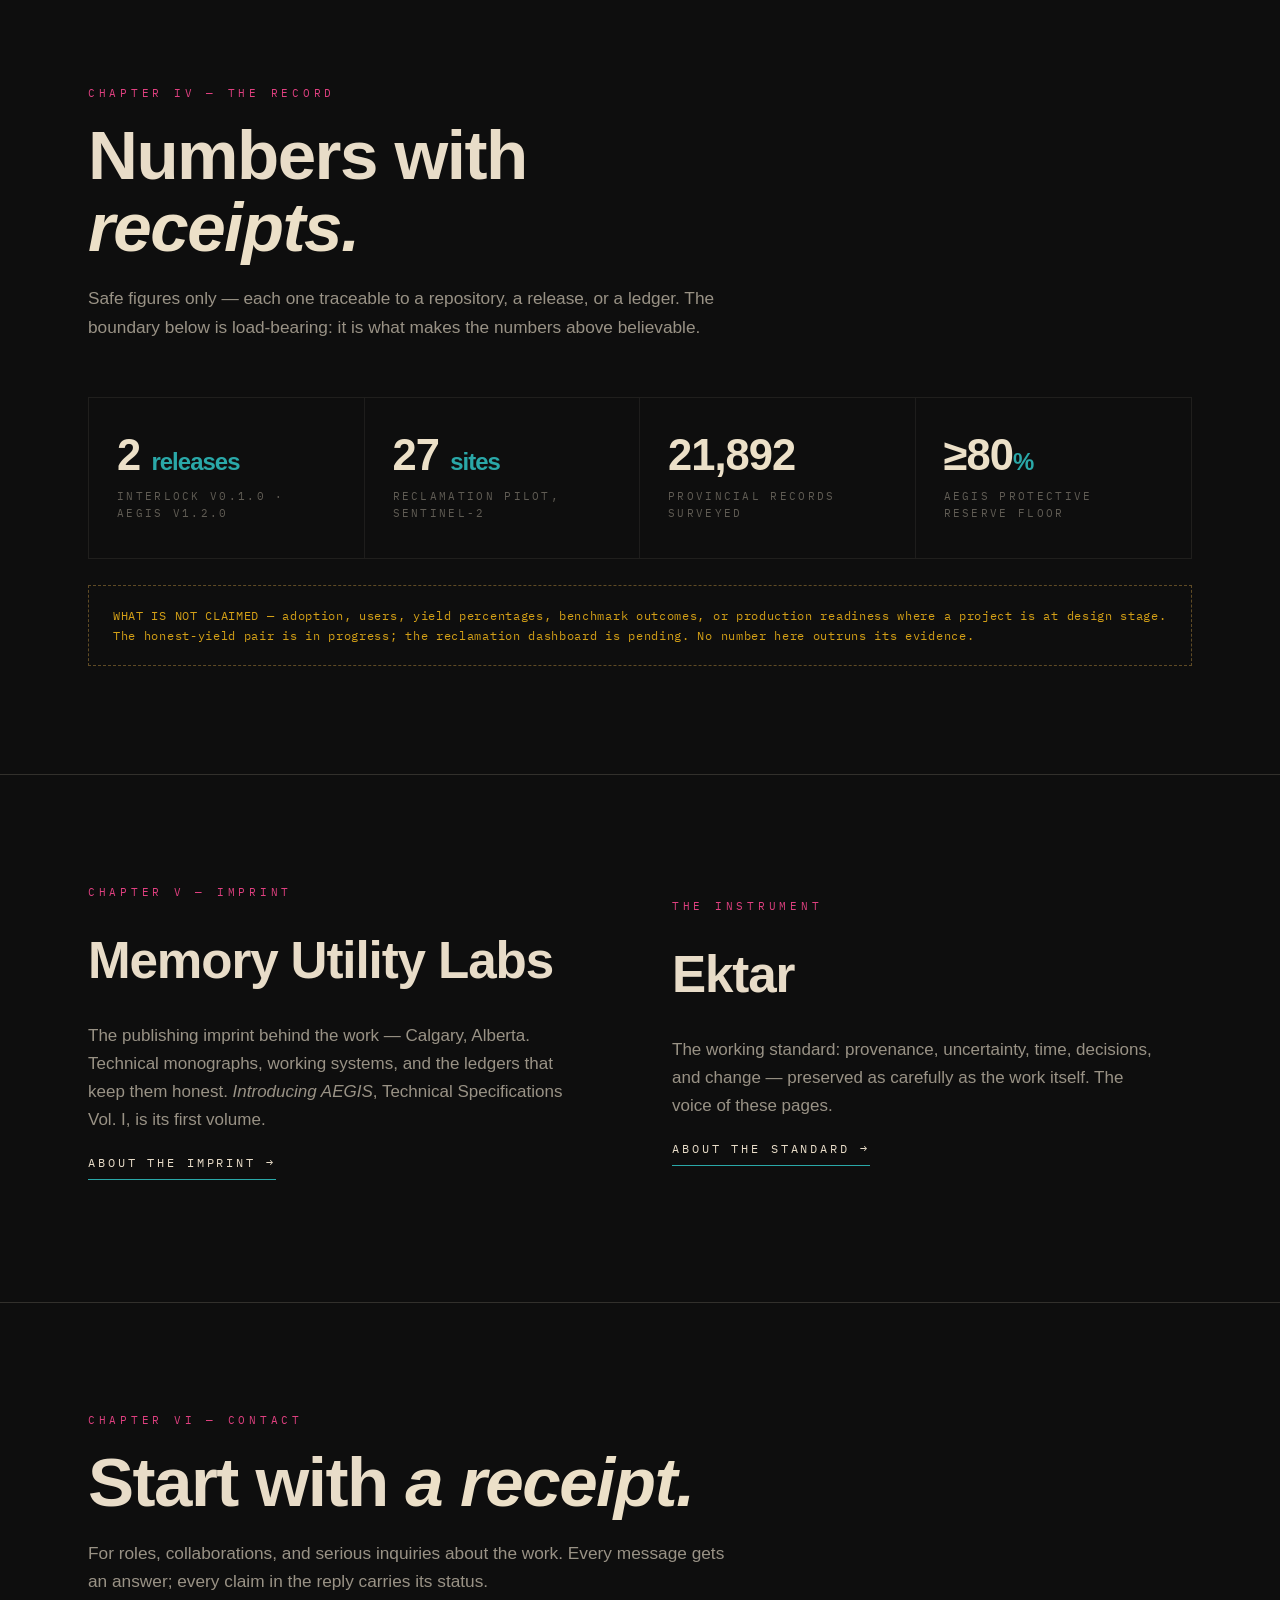
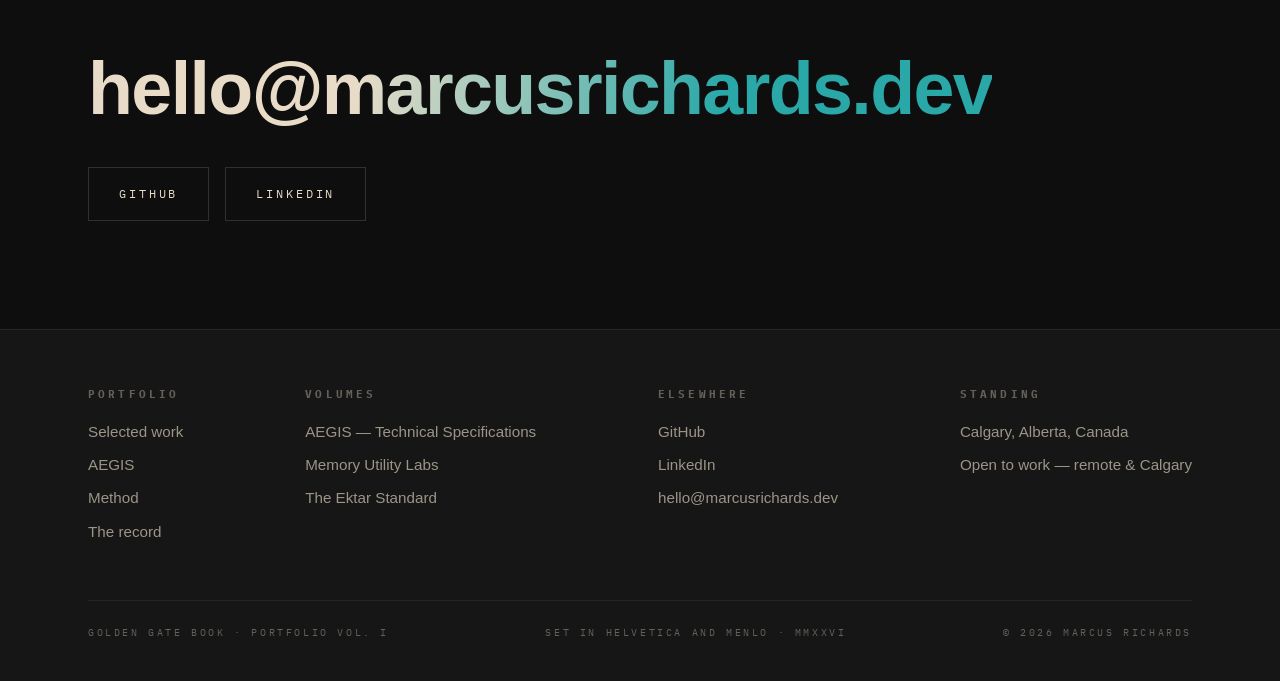
==== commit 19def6c0: "Merge pull request #3 from FetchDoge/fix/fetchdoge-links Update links to FetchDoge account" ====
--- a/index.html
+++ b/index.html
@@ -107,7 +107,7 @@
         <div class="meta-chips">
           <span class="chip hot">v0.1.0 released</span><span class="chip">MIT</span><span class="chip hot">CI green</span>
         </div>
-        <a class="work-link" href="https://github.com/marsojuji-cmyk/interlock">Inspect the repository →</a>
+        <a class="work-link" href="https://github.com/FetchDoge/interlock">Inspect the repository →</a>
       </div>
     </article>
 
@@ -320,9 +320,9 @@
       <h2>Start with <em>a receipt.</em></h2>
       <p class="lede">For roles, collaborations, and serious inquiries about the work. Every message gets an answer; every claim in the reply carries its status.</p>
     </div>
-    <a class="contact-big reveal" href="mailto:contact@marcusrichards.dev">contact@marcusrichards.dev</a>
+    <a class="contact-big reveal" href="mailto:hello@marcusrichards.dev">hello@marcusrichards.dev</a>
     <div class="hero-ctas reveal" style="margin-top:40px">
-      <a class="btn btn-ghost" href="https://github.com/marsojuji-cmyk">GitHub</a>
+      <a class="btn btn-ghost" href="https://github.com/FetchDoge">GitHub</a>
       <a class="btn btn-ghost" href="https://www.linkedin.com/in/marcus-richards-32075a422">LinkedIn</a>
     </div>
   </div>
@@ -346,9 +346,9 @@
       </div>
       <div class="f-col">
         <h4>Elsewhere</h4>
-        <a href="https://github.com/marsojuji-cmyk">GitHub</a>
+        <a href="https://github.com/FetchDoge">GitHub</a>
         <a href="https://www.linkedin.com/in/marcus-richards-32075a422">LinkedIn</a>
-        <a href="mailto:contact@marcusrichards.dev">contact@marcusrichards.dev</a>
+        <a href="mailto:hello@marcusrichards.dev">hello@marcusrichards.dev</a>
       </div>
       <div class="f-col">
         <h4>Standing</h4>
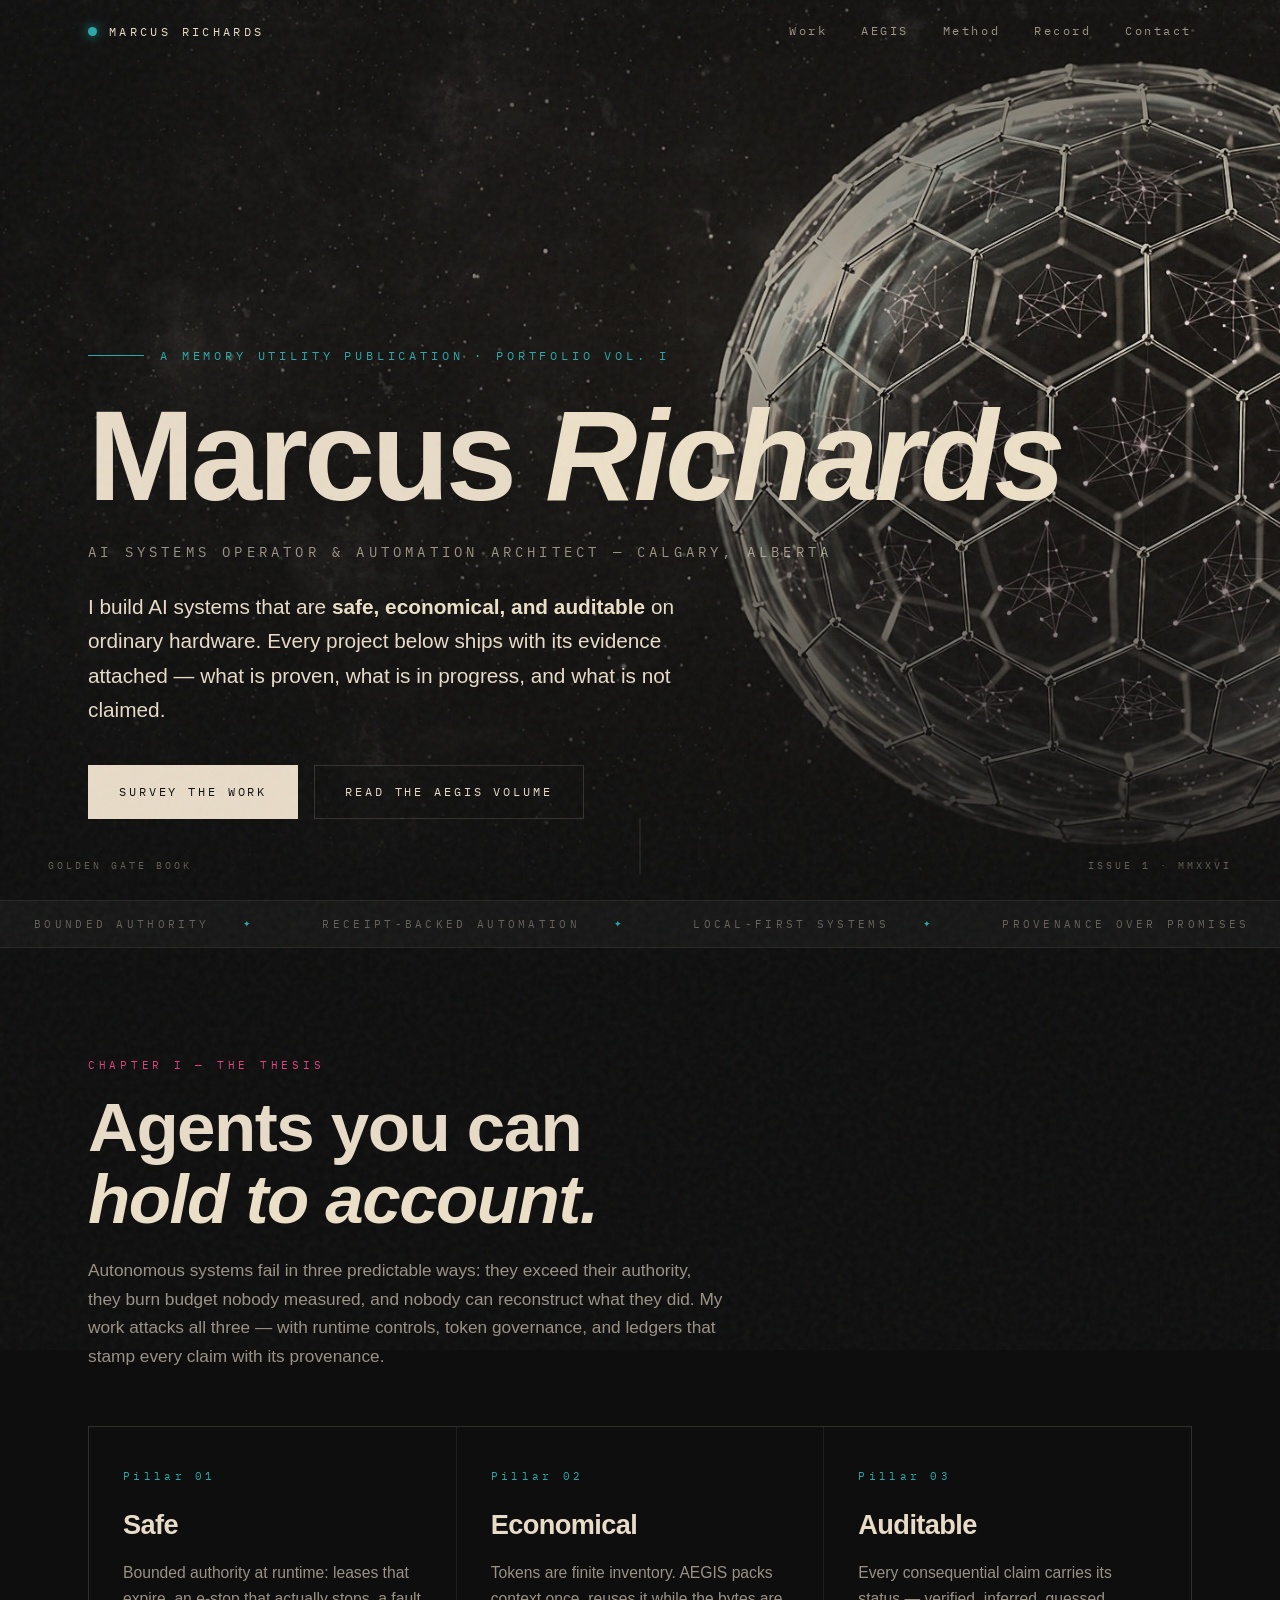
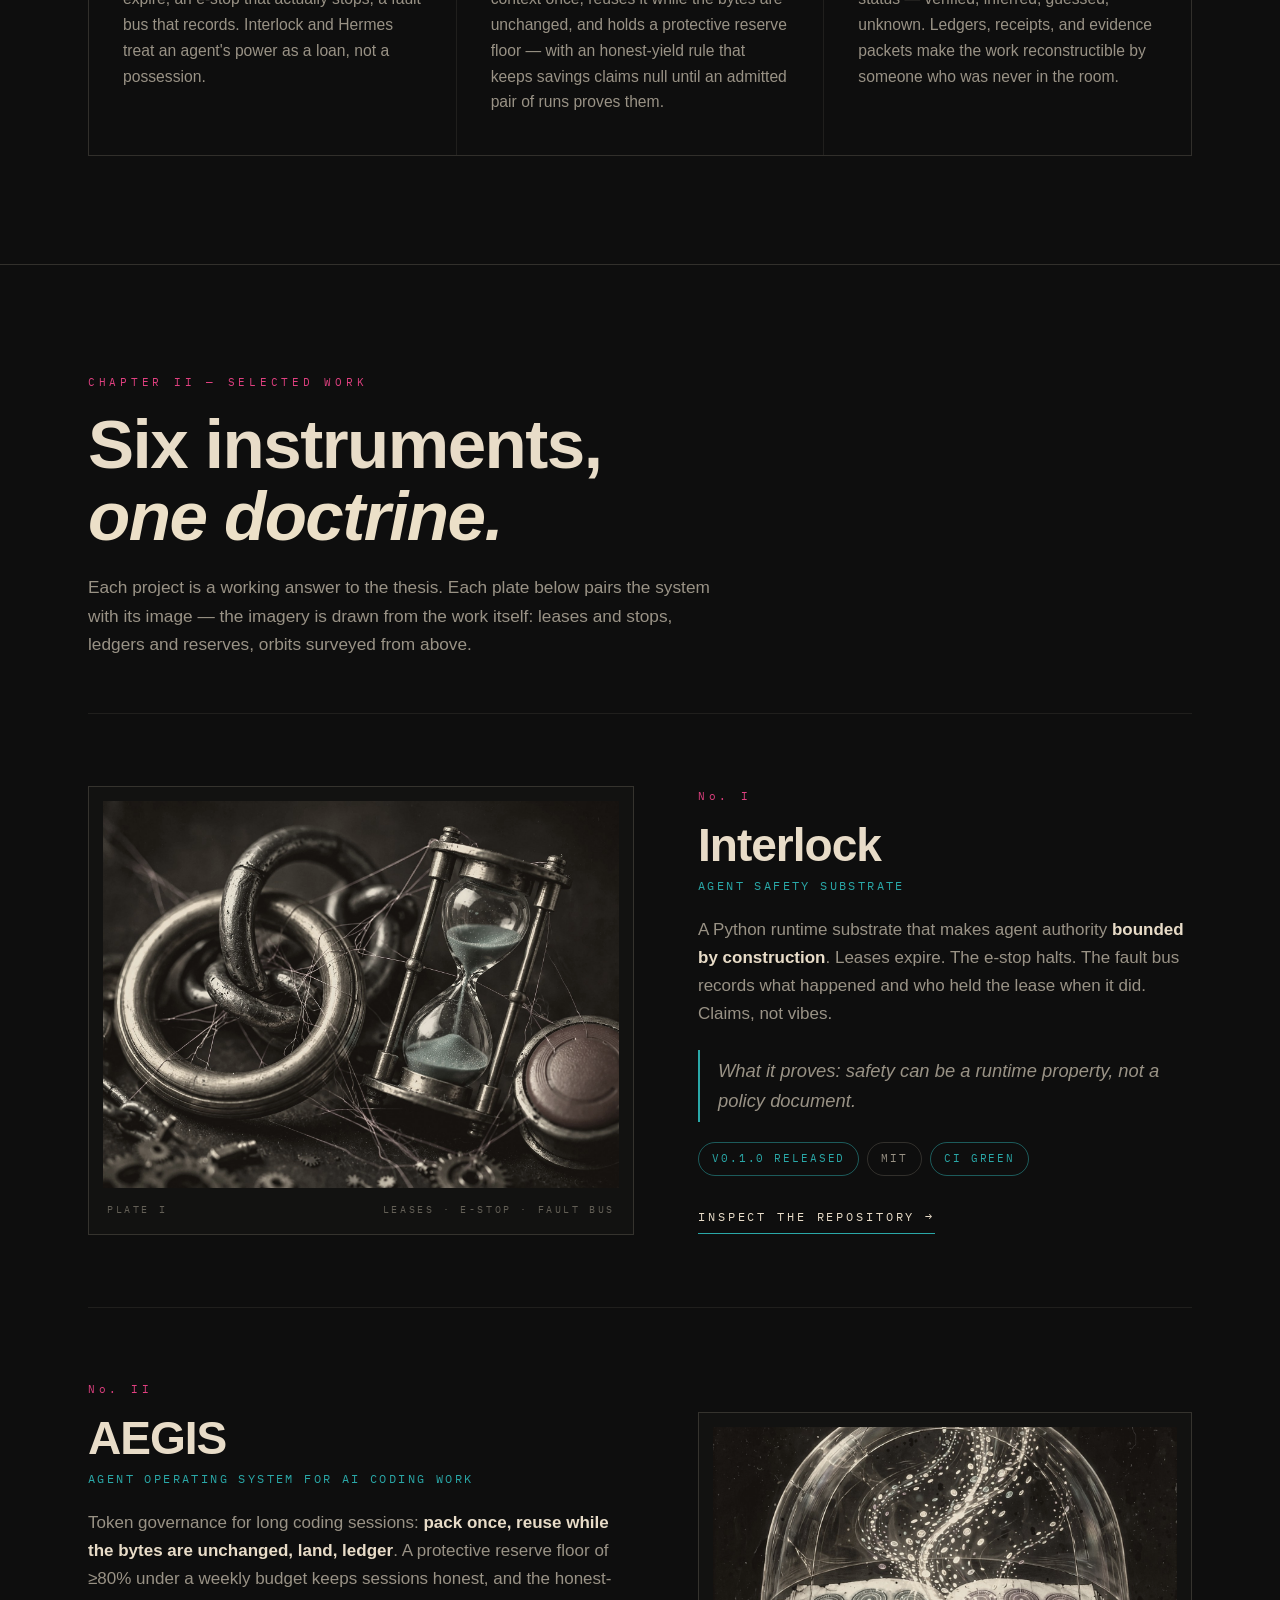
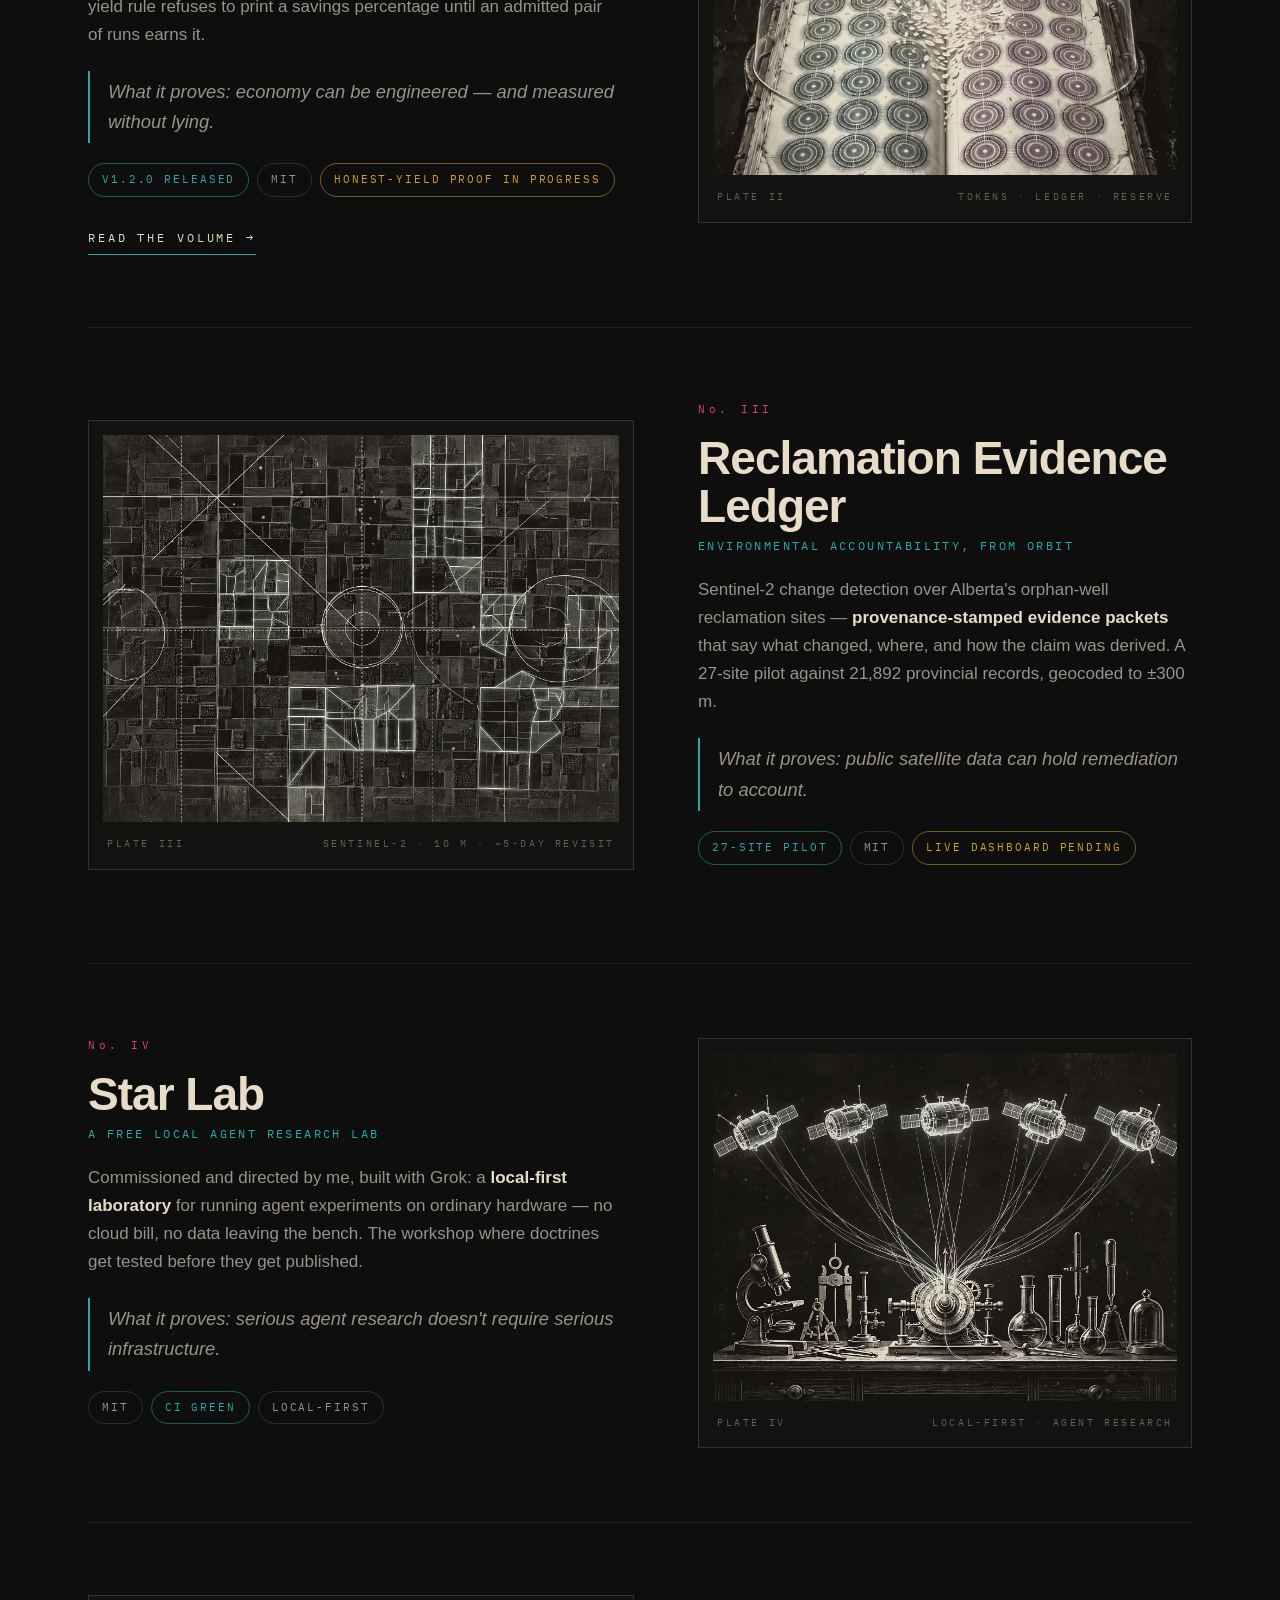
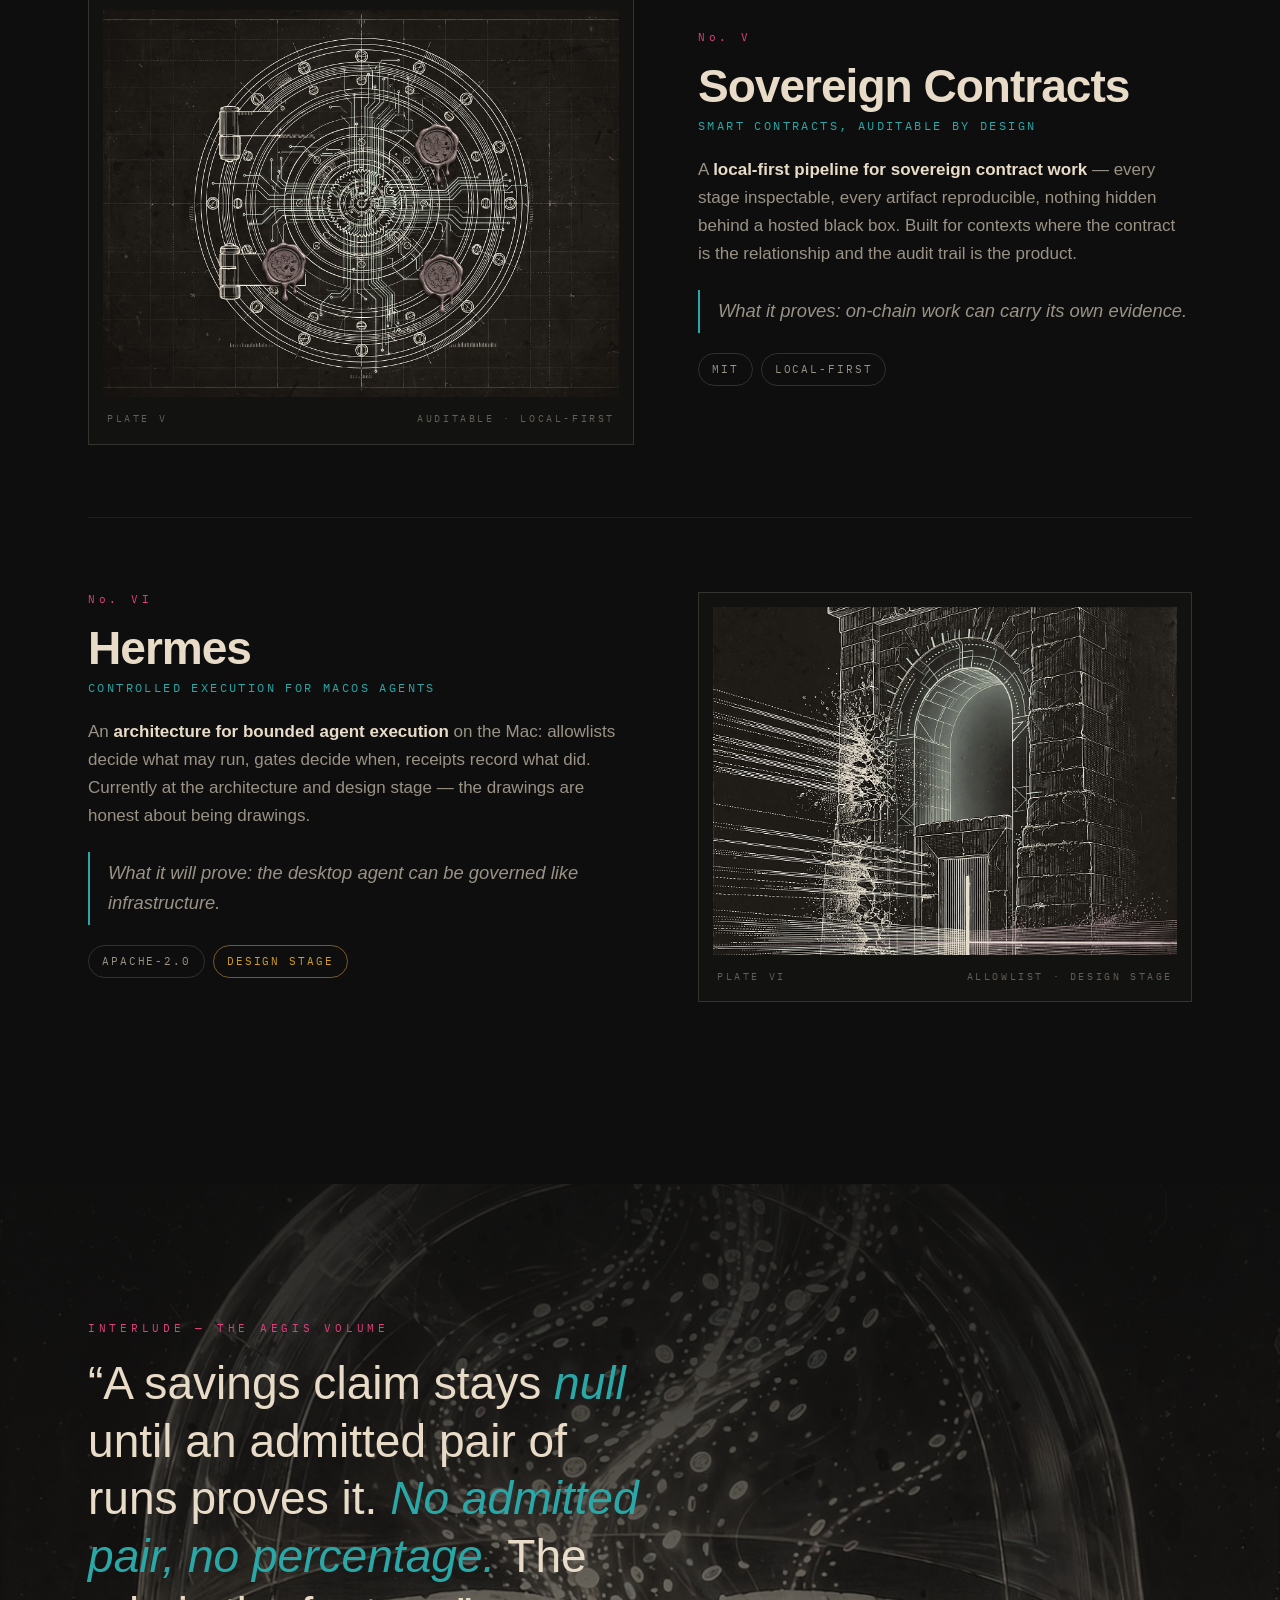
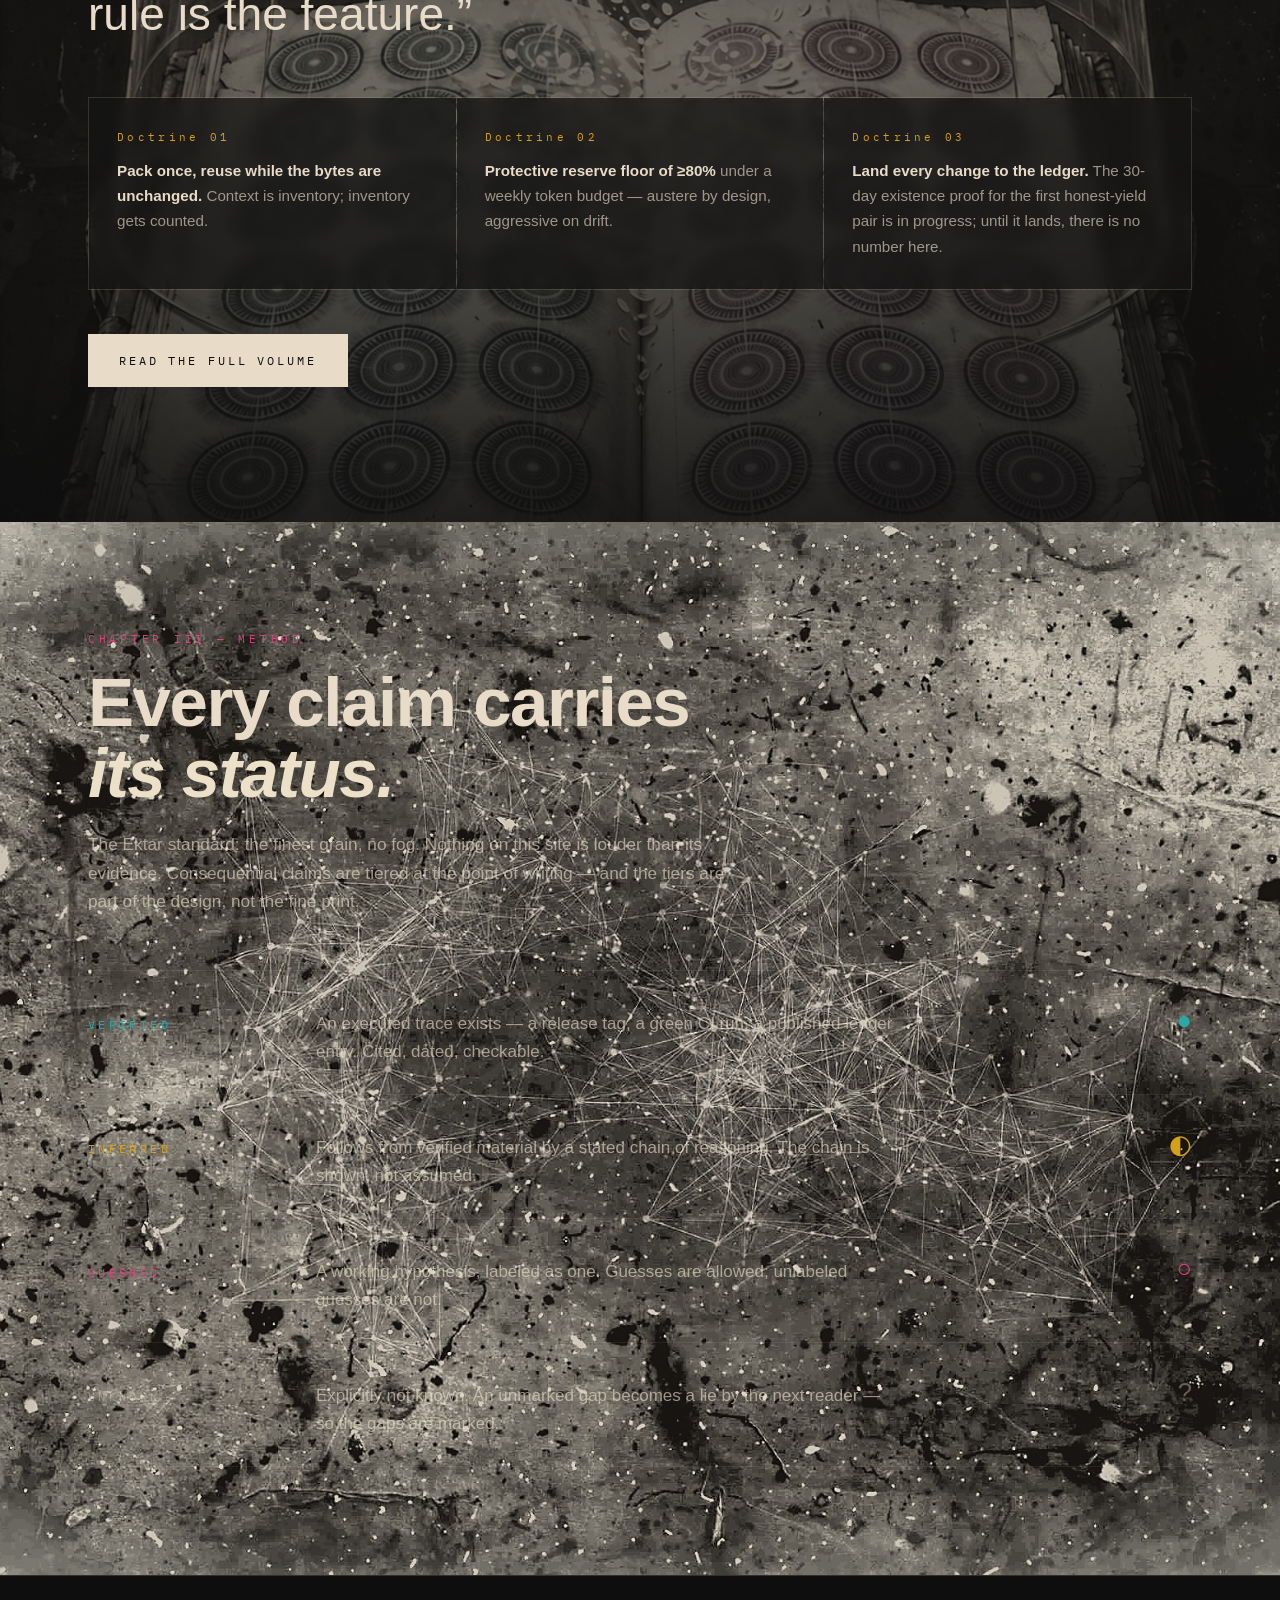
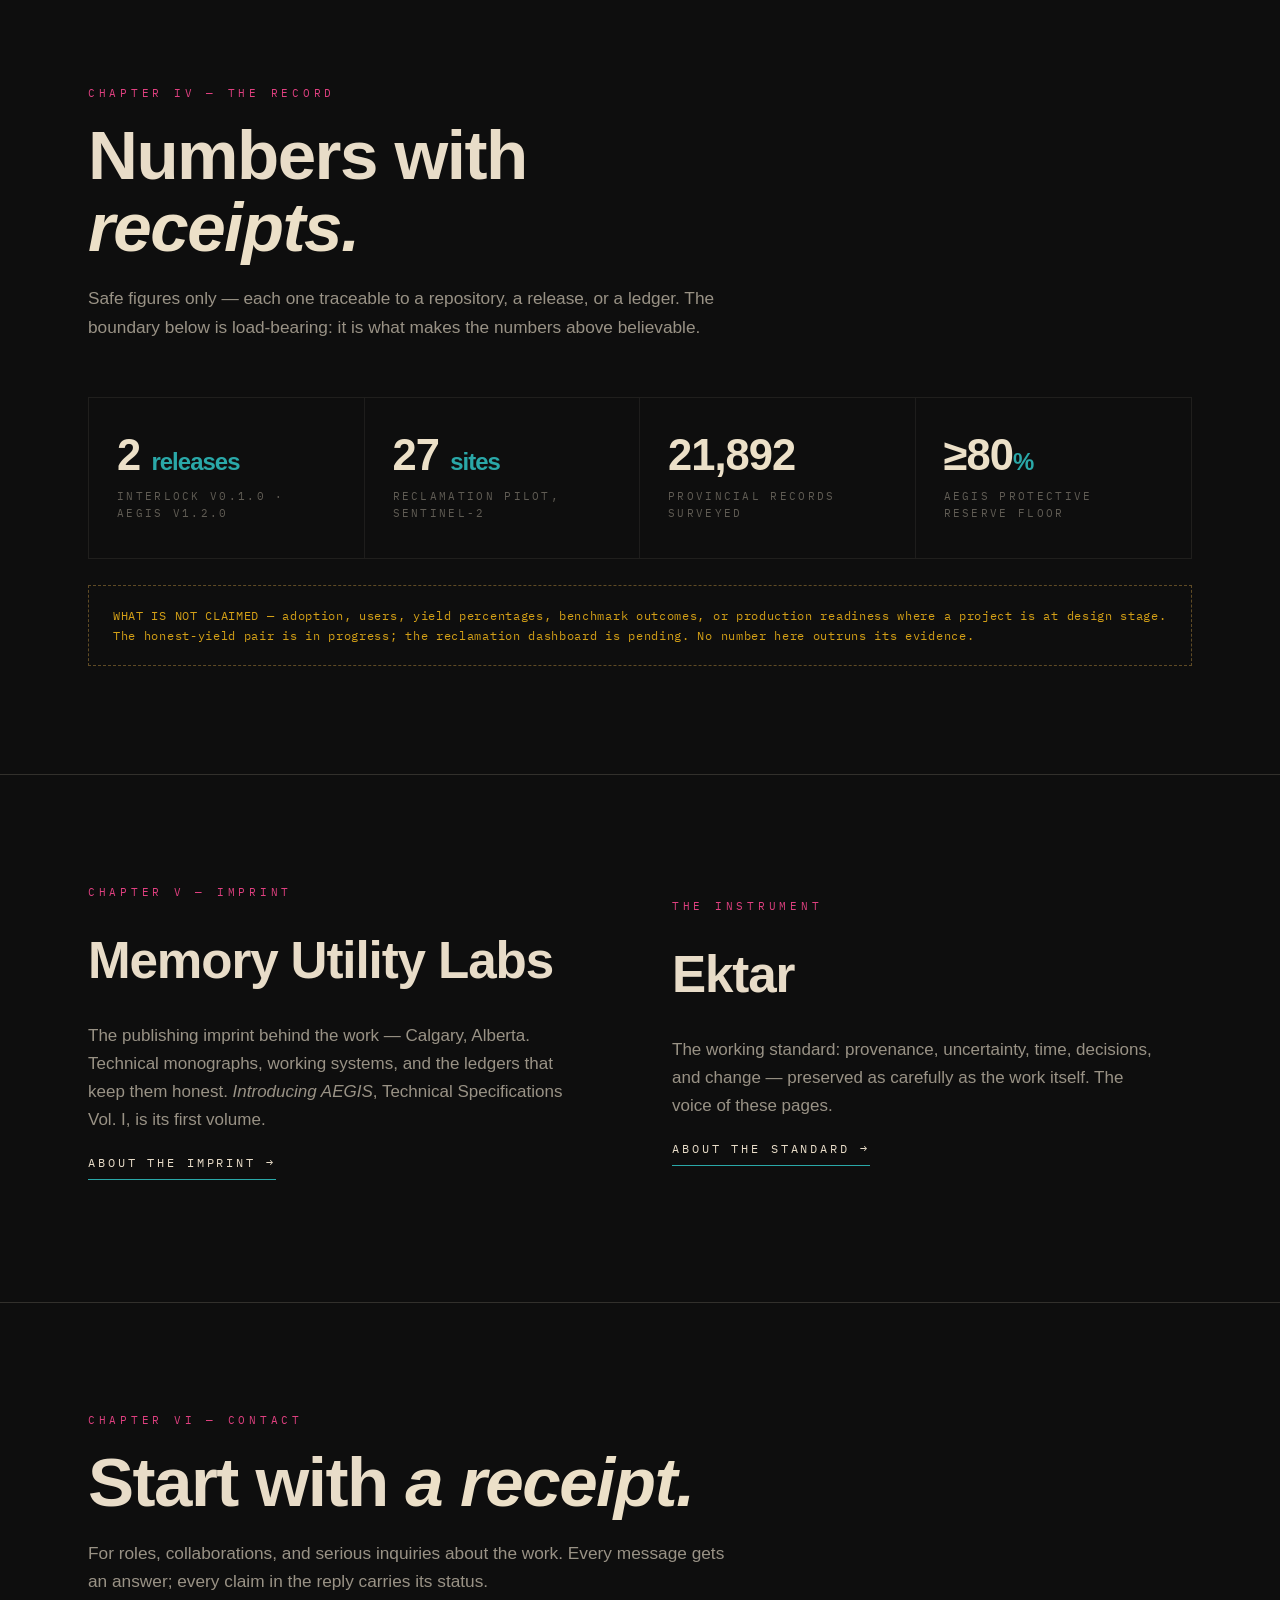
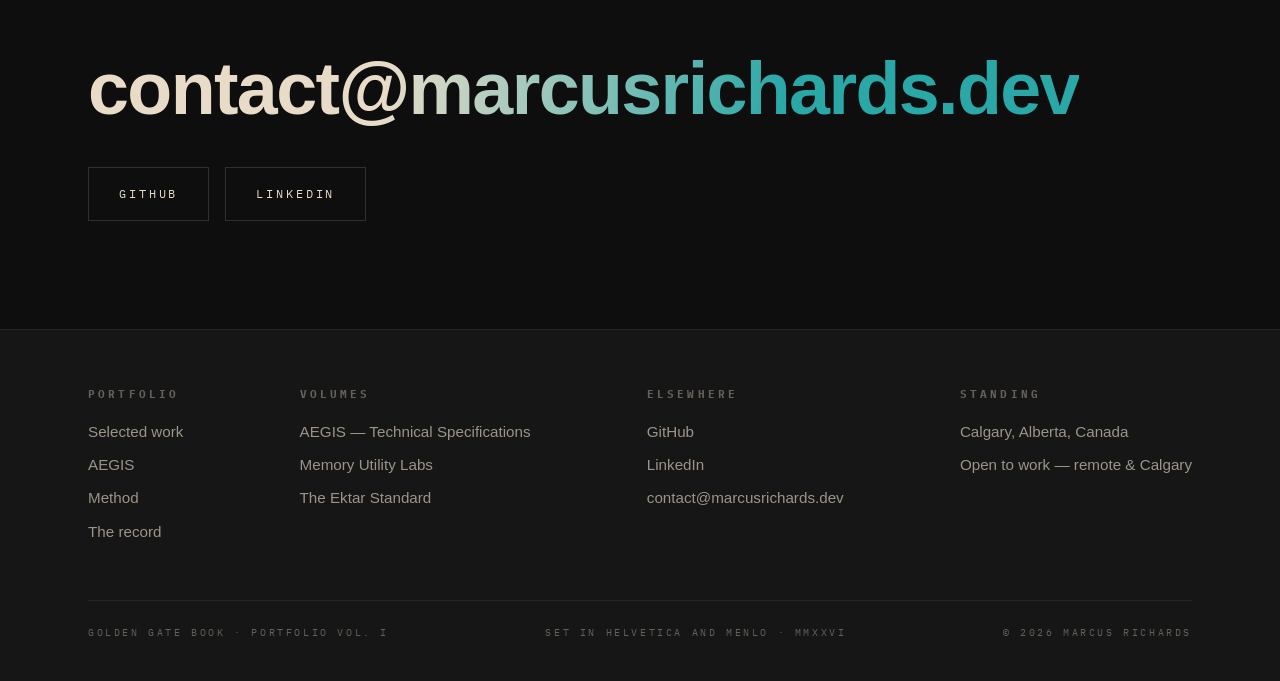
==== commit 01b0f9d1: "Merge main into docs/contact-email-nemo-link (keep FetchDoge links from main; keep contact@ email an" ====
--- a/index.html
+++ b/index.html
@@ -320,7 +320,7 @@
       <h2>Start with <em>a receipt.</em></h2>
       <p class="lede">For roles, collaborations, and serious inquiries about the work. Every message gets an answer; every claim in the reply carries its status.</p>
     </div>
-    <a class="contact-big reveal" href="mailto:hello@marcusrichards.dev">hello@marcusrichards.dev</a>
+    <a class="contact-big reveal" href="mailto:contact@marcusrichards.dev">contact@marcusrichards.dev</a>
     <div class="hero-ctas reveal" style="margin-top:40px">
       <a class="btn btn-ghost" href="https://github.com/FetchDoge">GitHub</a>
       <a class="btn btn-ghost" href="https://www.linkedin.com/in/marcus-richards-32075a422">LinkedIn</a>
@@ -348,7 +348,7 @@
         <h4>Elsewhere</h4>
         <a href="https://github.com/FetchDoge">GitHub</a>
         <a href="https://www.linkedin.com/in/marcus-richards-32075a422">LinkedIn</a>
-        <a href="mailto:hello@marcusrichards.dev">hello@marcusrichards.dev</a>
+        <a href="mailto:contact@marcusrichards.dev">contact@marcusrichards.dev</a>
       </div>
       <div class="f-col">
         <h4>Standing</h4>
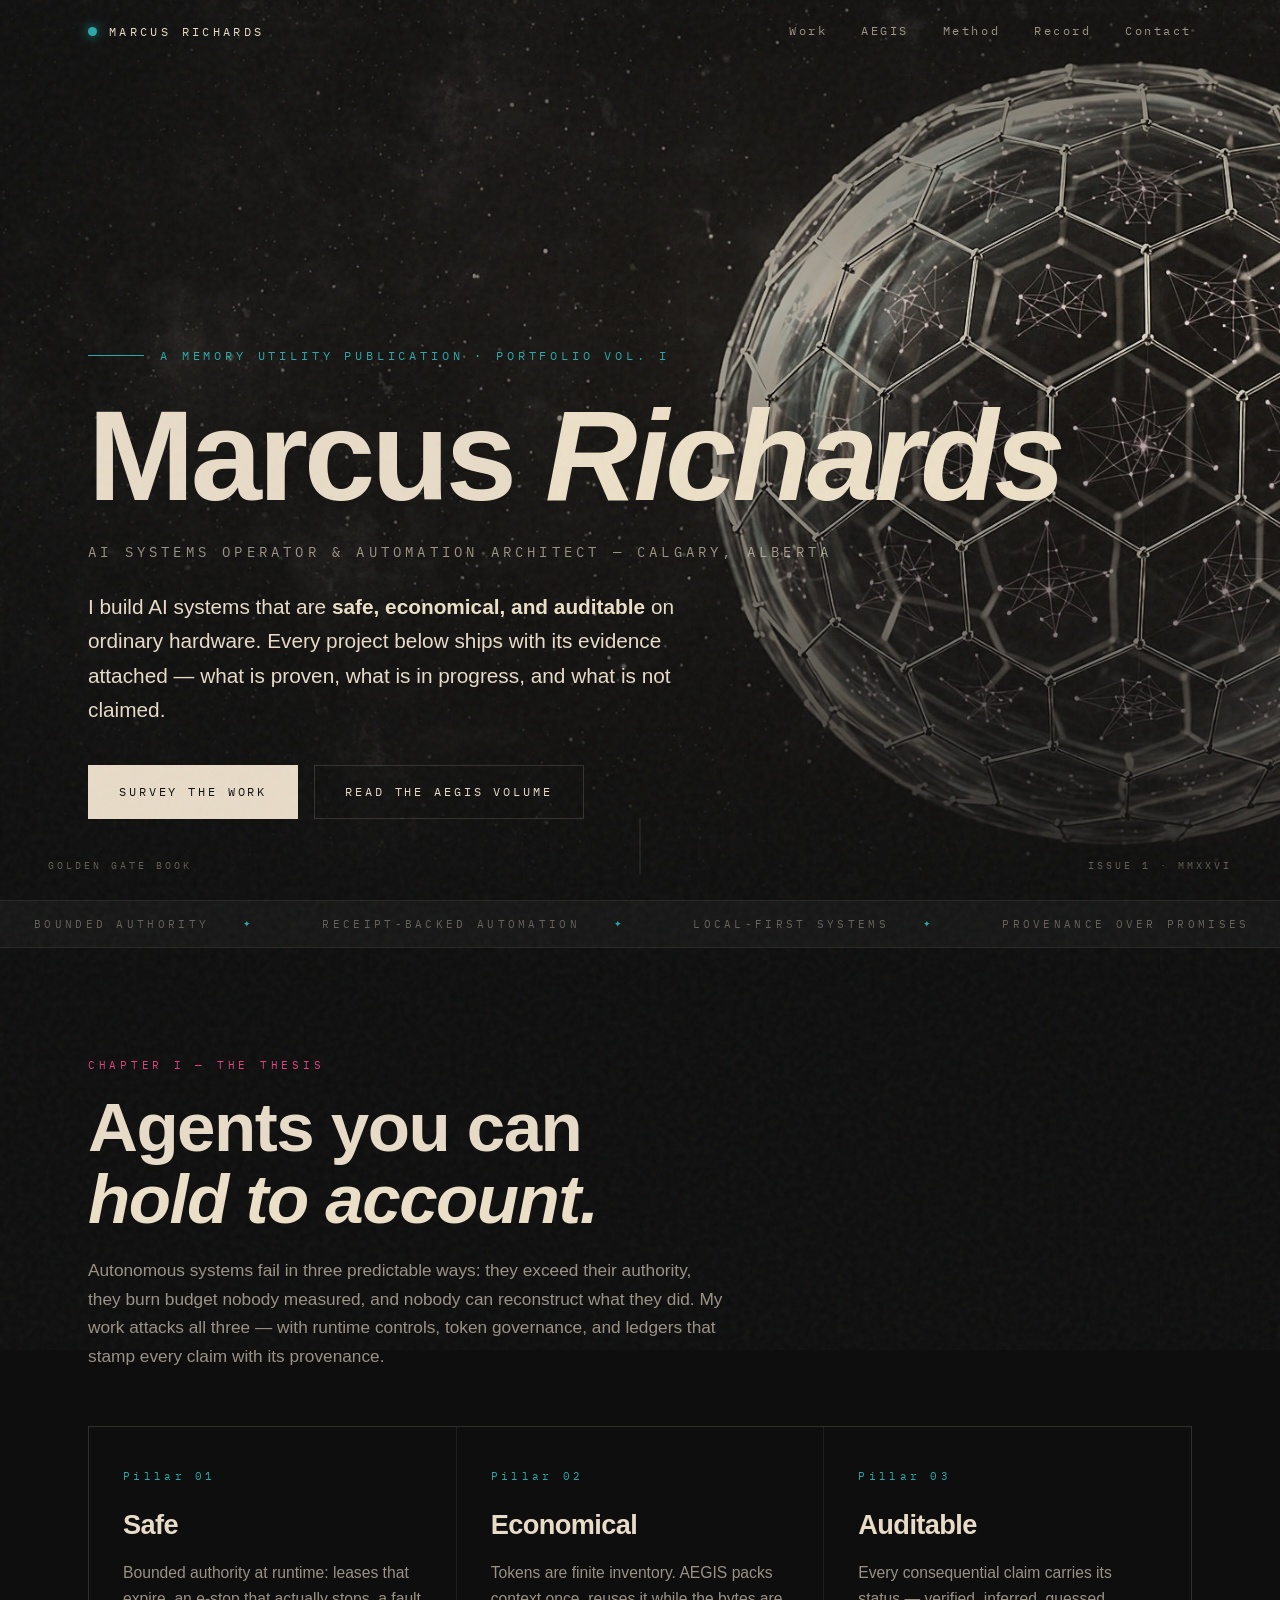
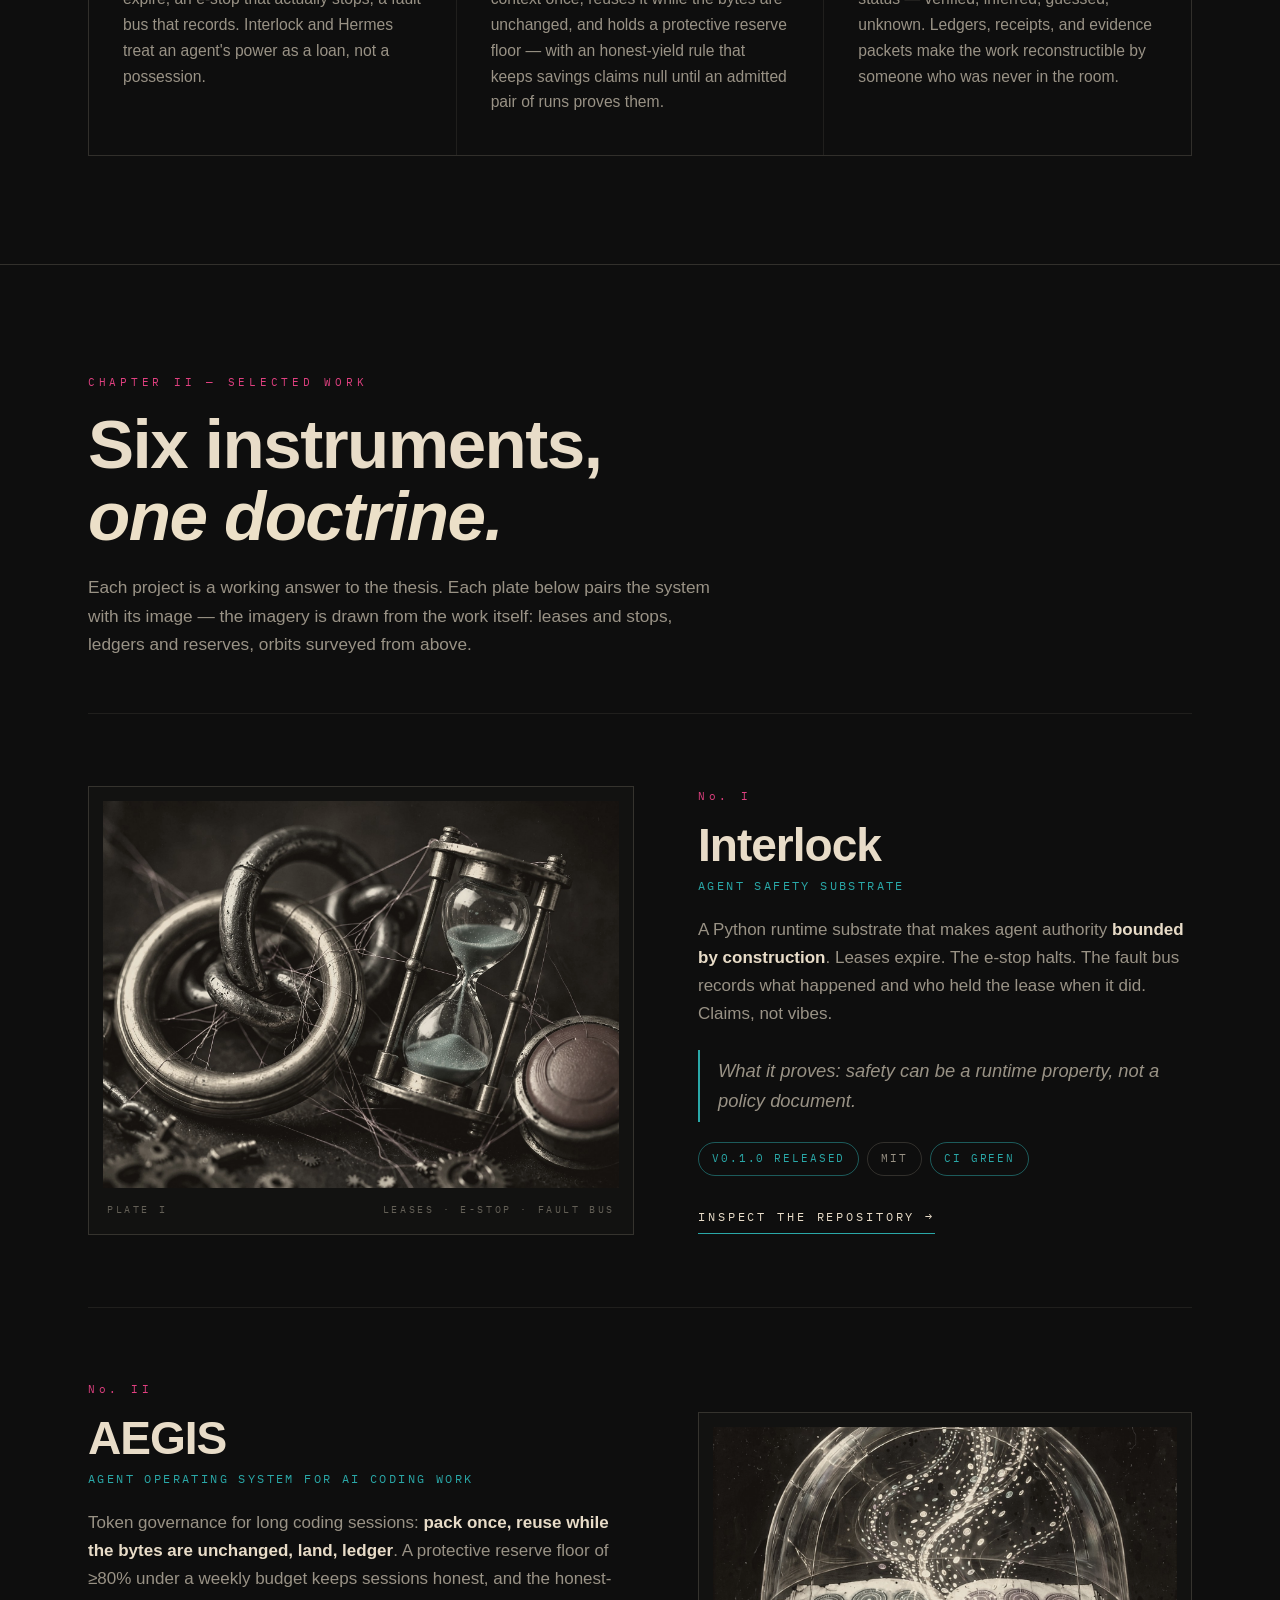
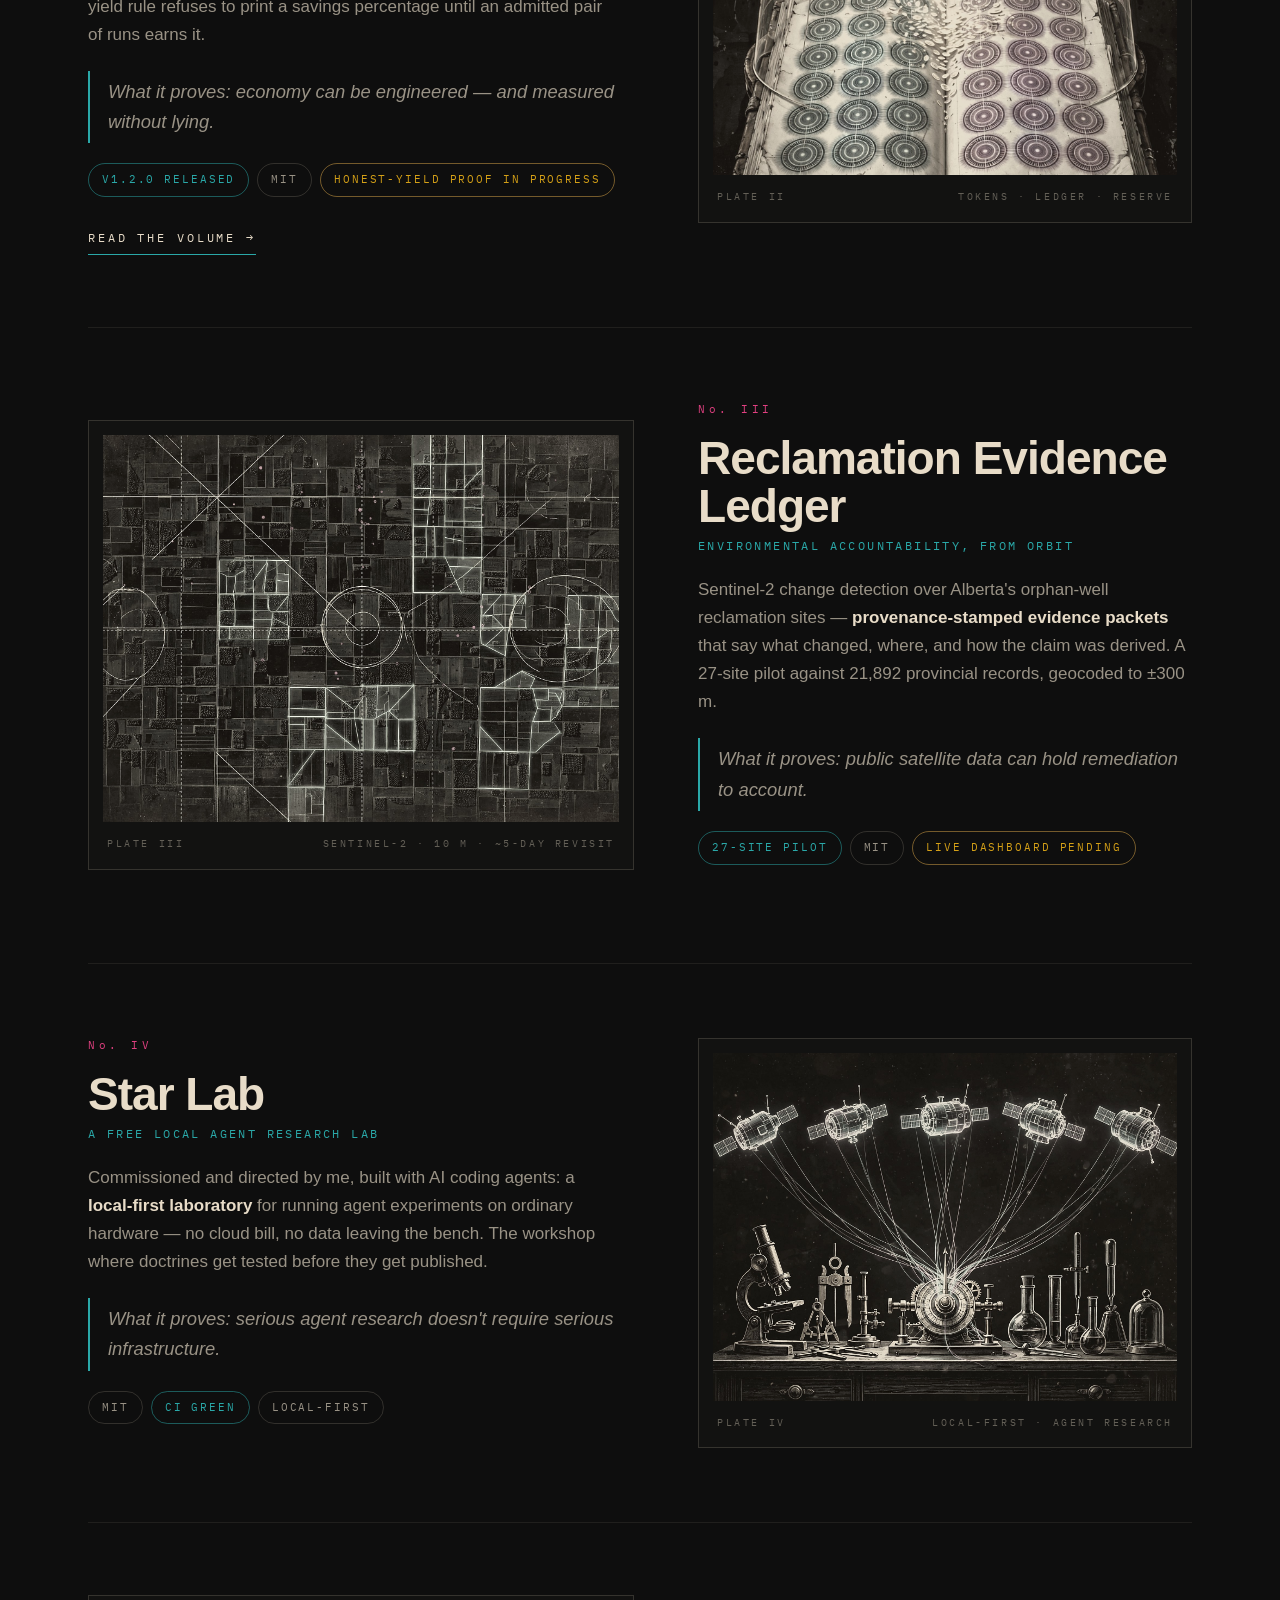
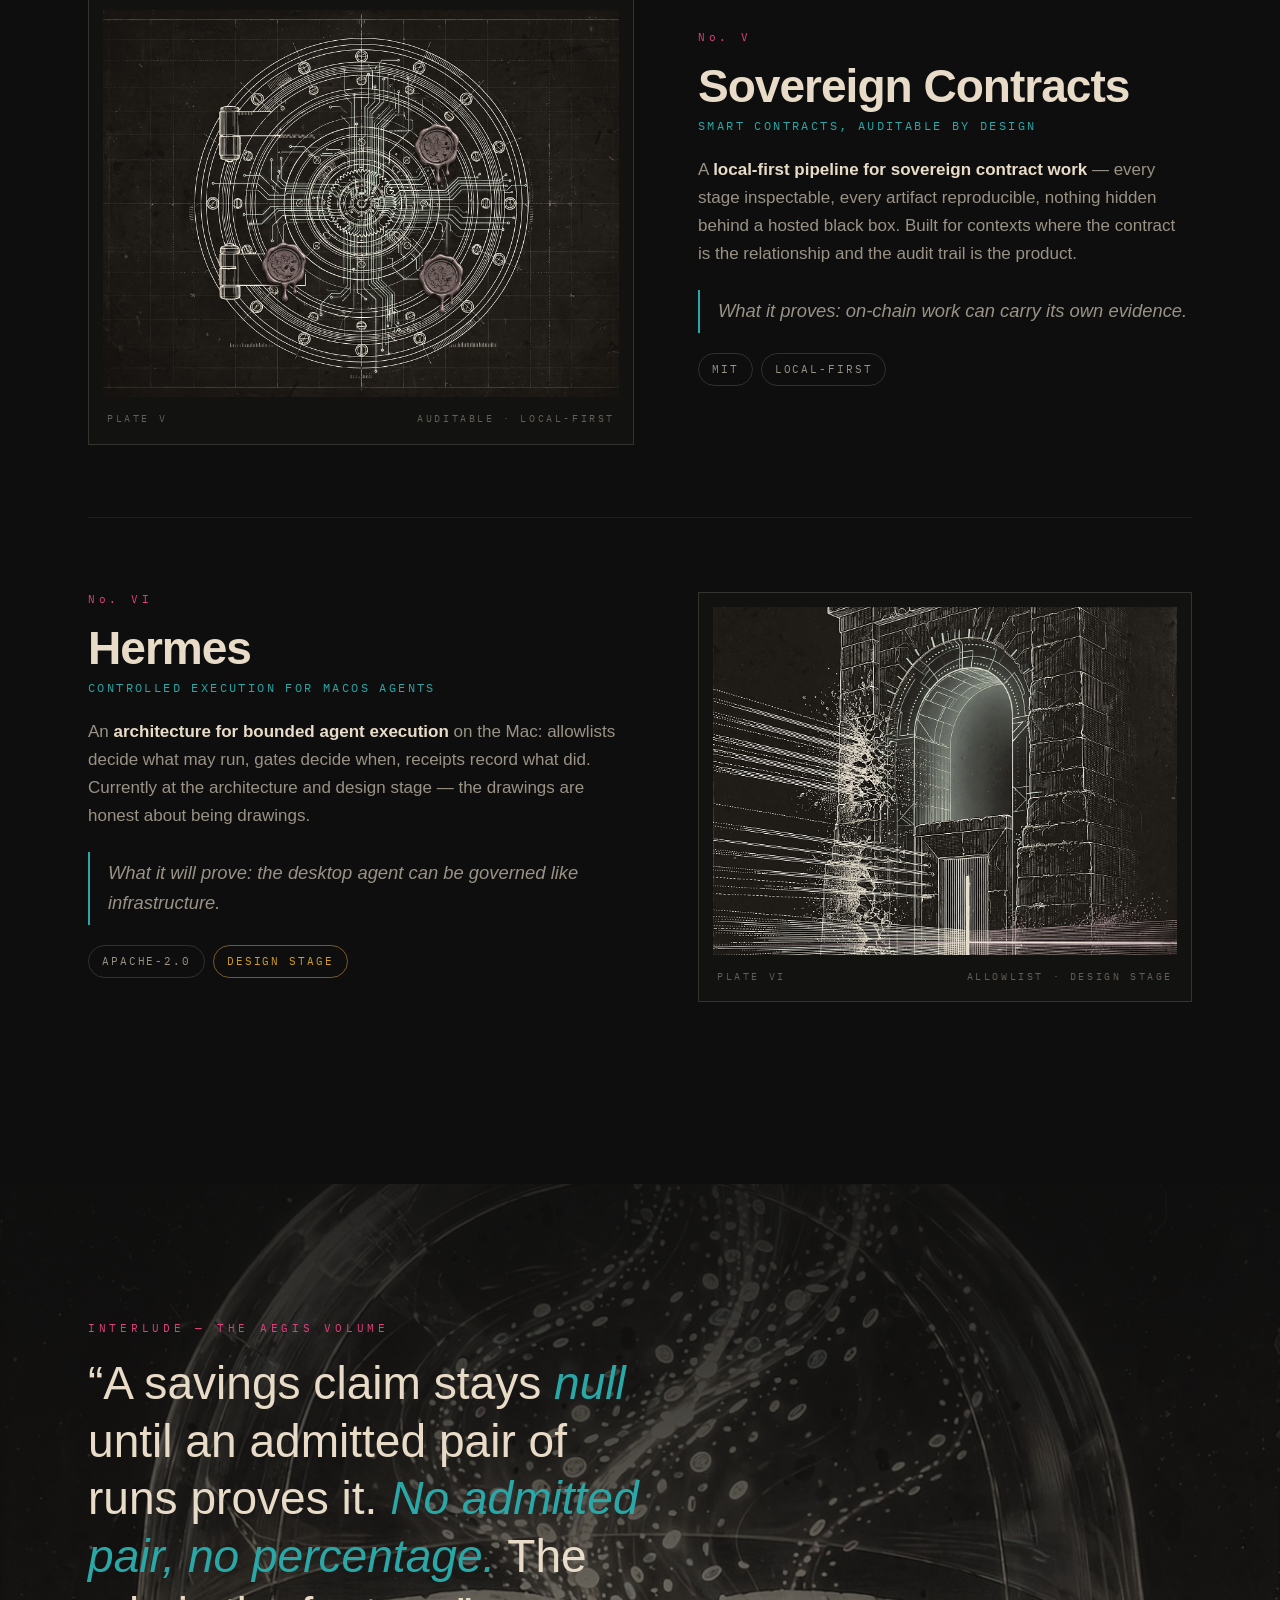
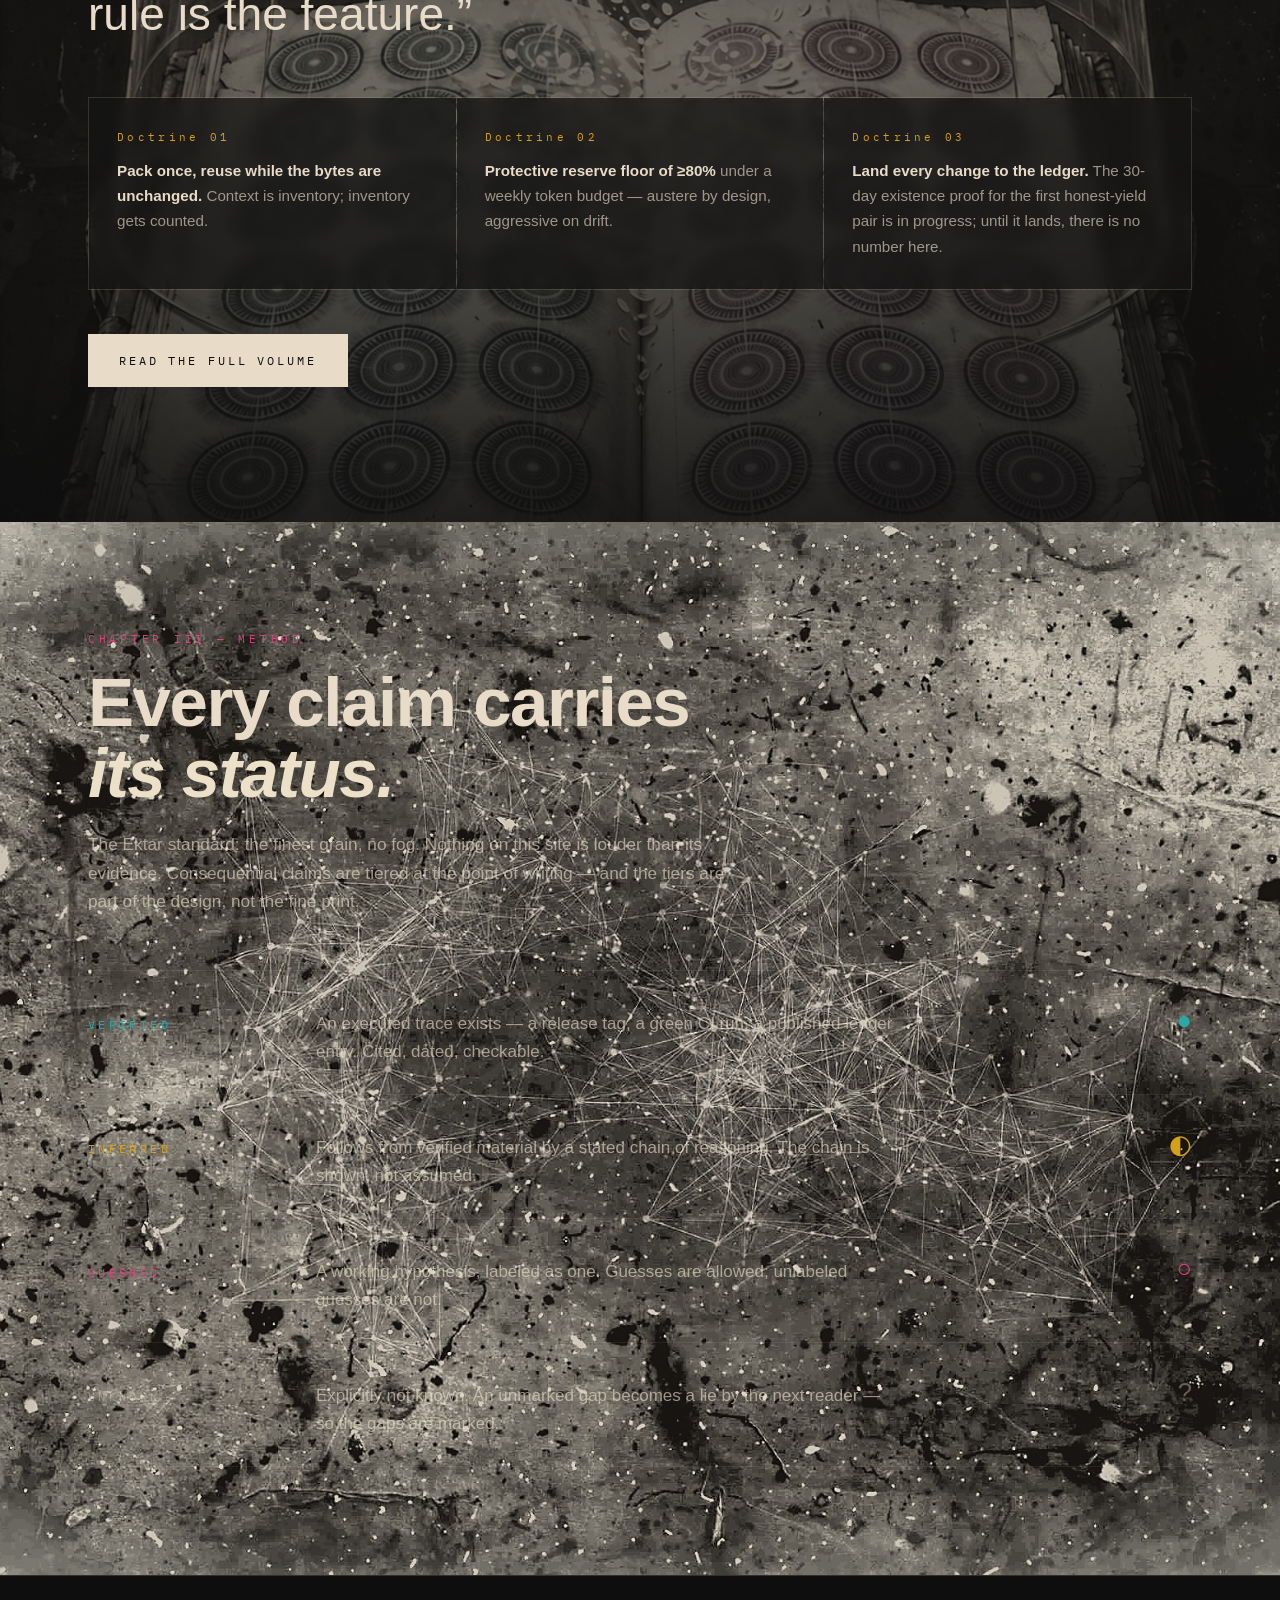
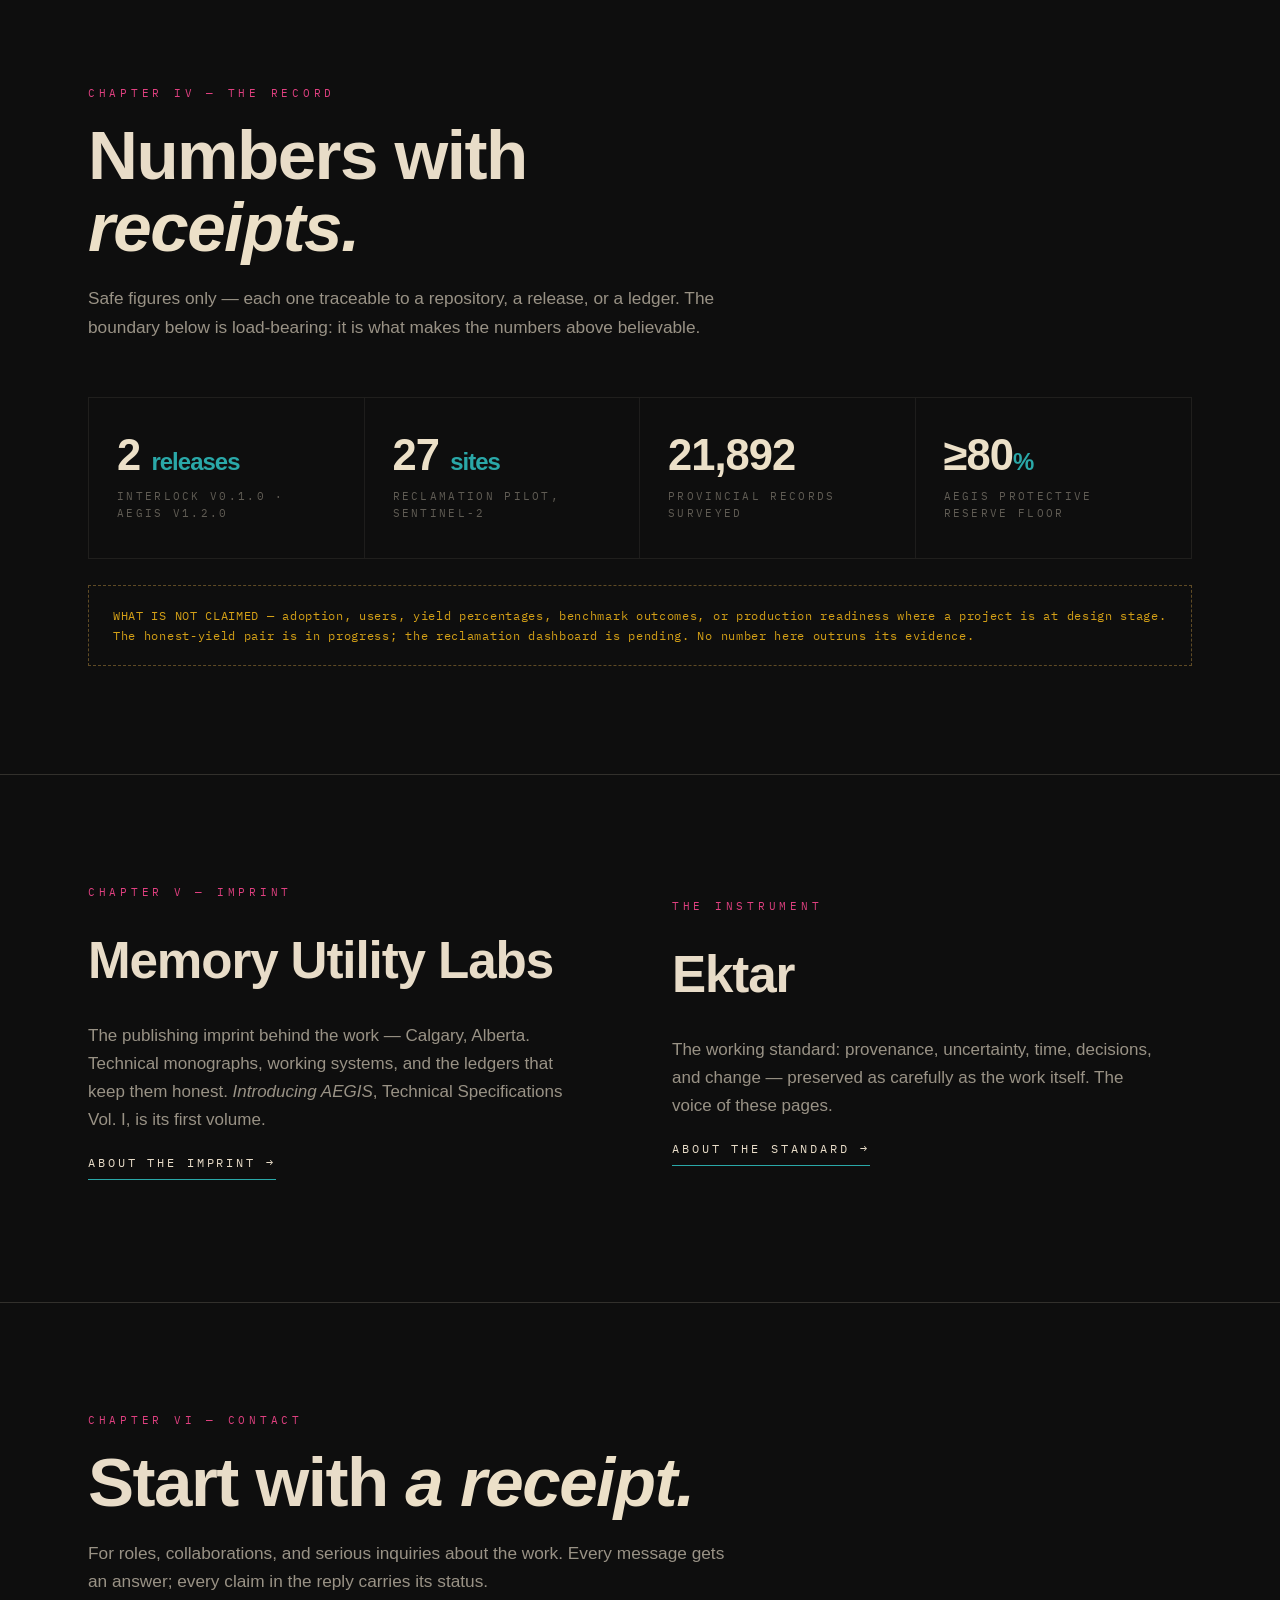
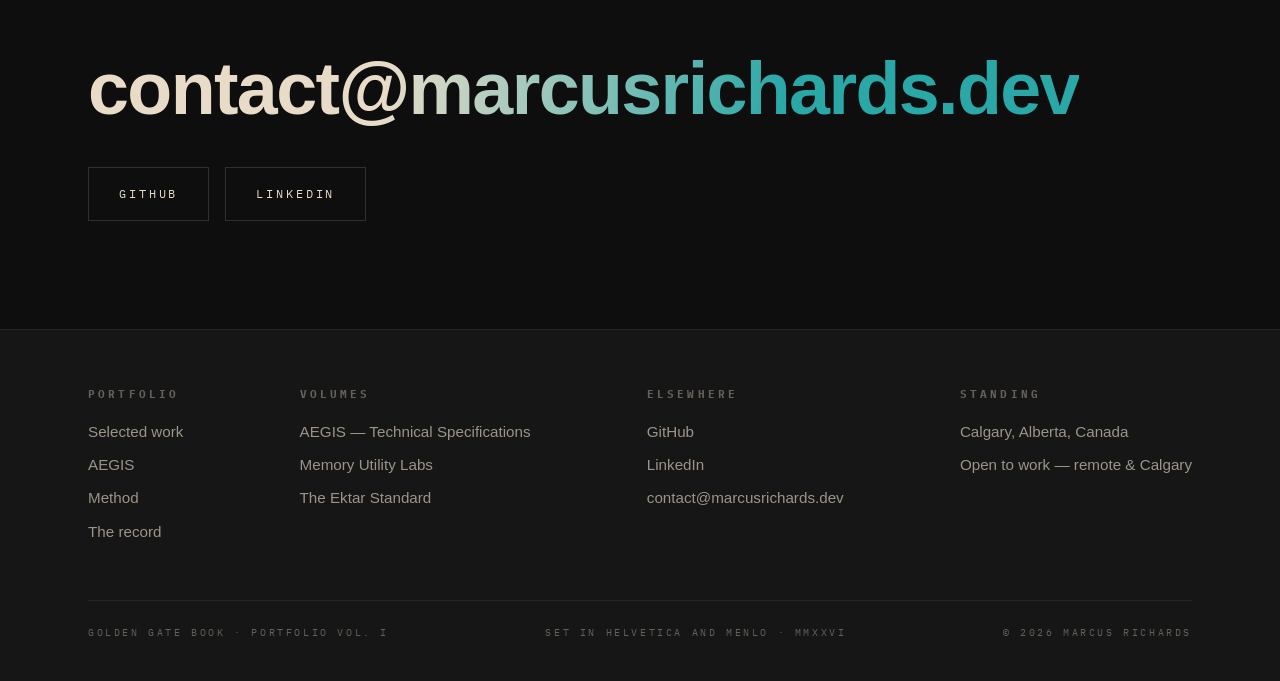
==== commit 1db90cd8: "Prep for public: neutral tooling wording; remove unpublished client draft page (needs client consent" ====
--- a/index.html
+++ b/index.html
@@ -158,7 +158,7 @@
         <span class="work-idx">No. IV</span>
         <h3>Star Lab</h3>
         <p class="tagline">A free local agent research lab</p>
-        <p>Commissioned and directed by me, built with Grok: a <strong>local-first laboratory</strong> for running agent experiments on ordinary hardware — no cloud bill, no data leaving the bench. The workshop where doctrines get tested before they get published.</p>
+        <p>Commissioned and directed by me, built with AI coding agents: a <strong>local-first laboratory</strong> for running agent experiments on ordinary hardware — no cloud bill, no data leaving the bench. The workshop where doctrines get tested before they get published.</p>
         <p class="proves">What it proves: serious agent research doesn't require serious infrastructure.</p>
         <div class="meta-chips">
           <span class="chip">MIT</span><span class="chip hot">CI green</span><span class="chip">Local-first</span>
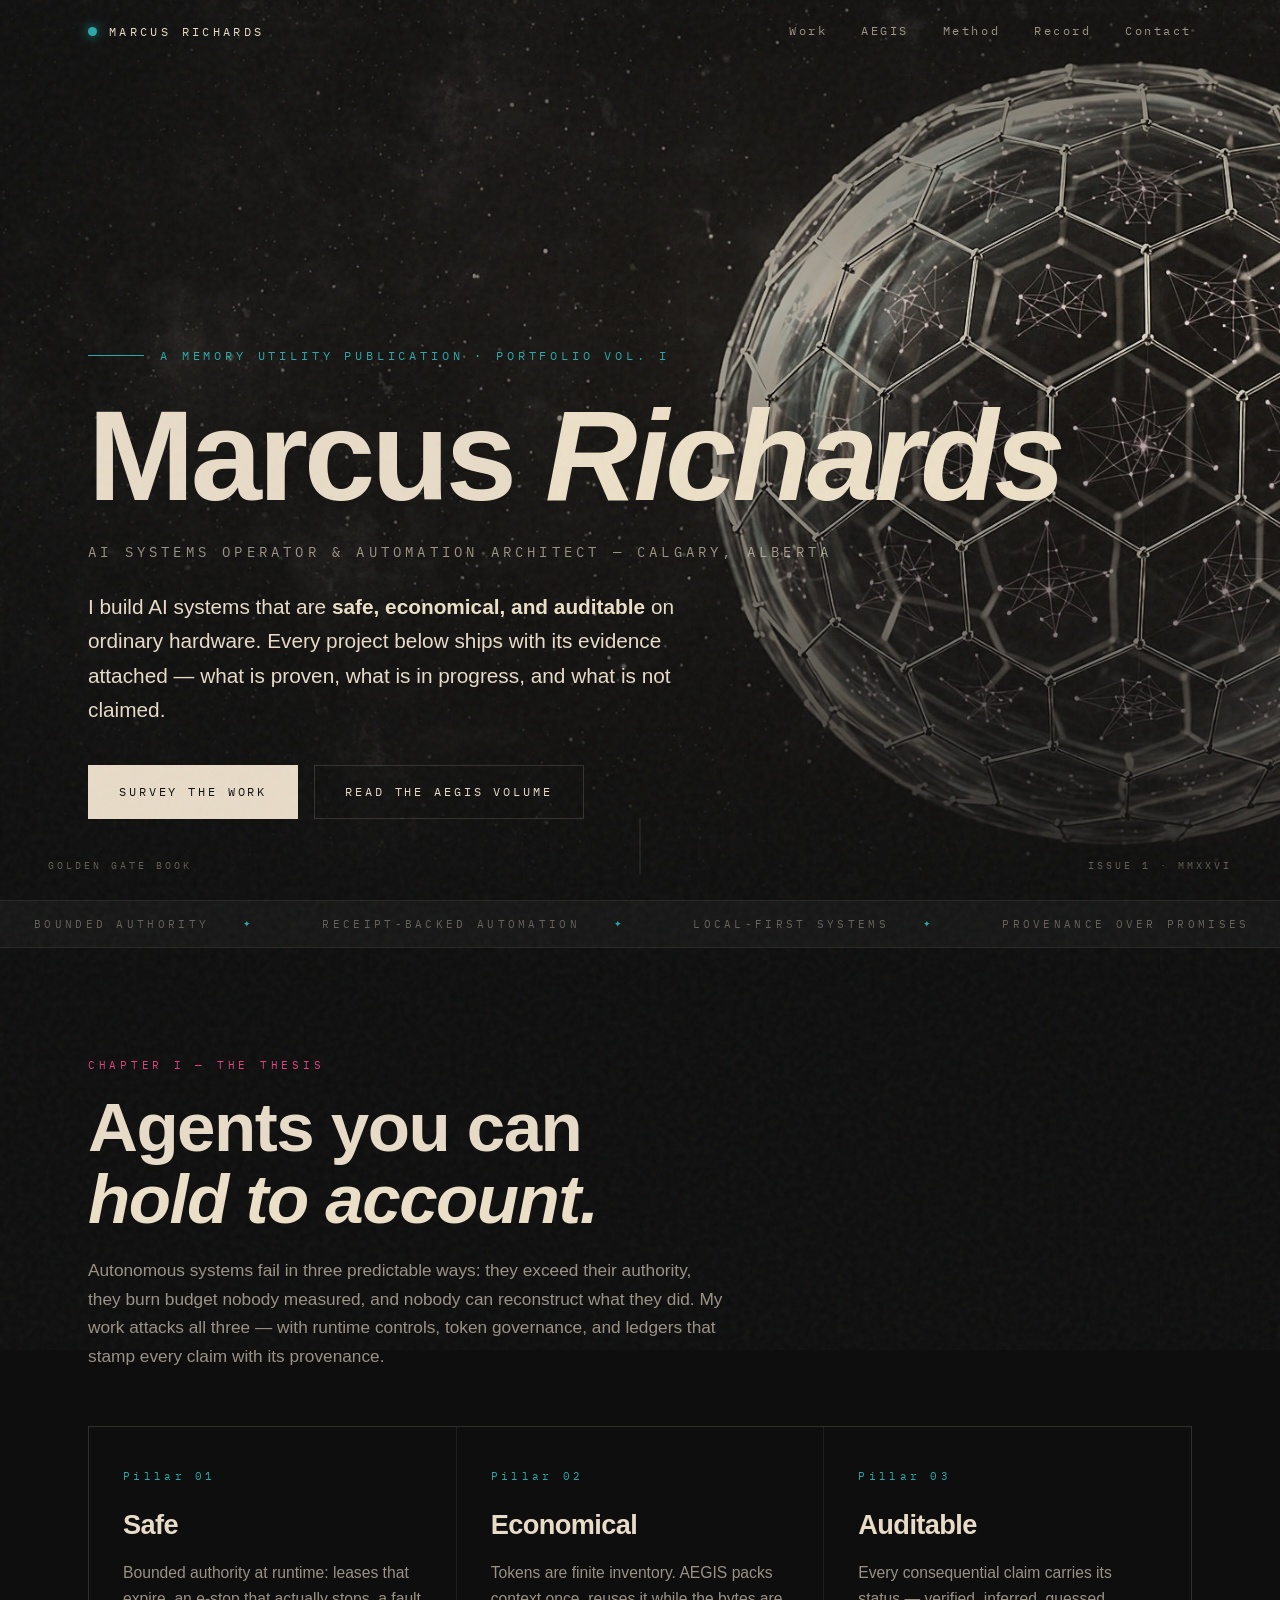
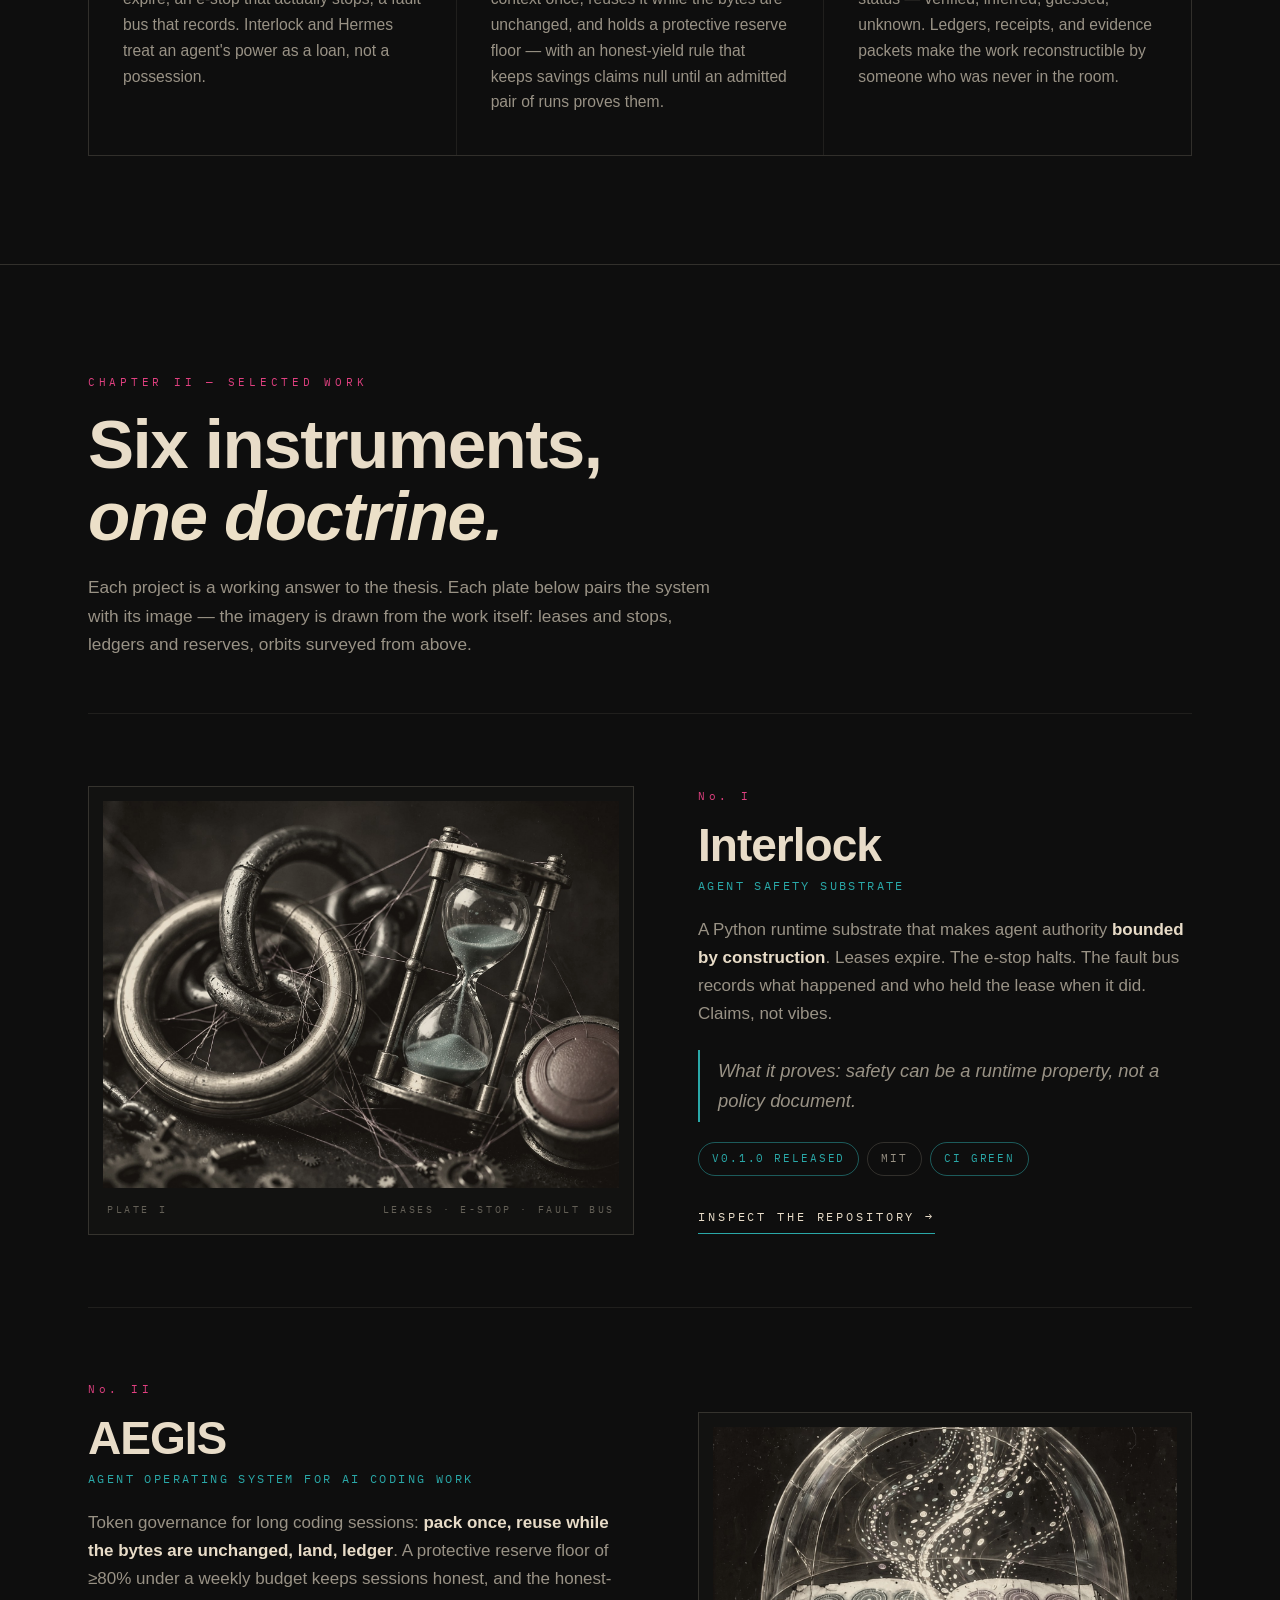
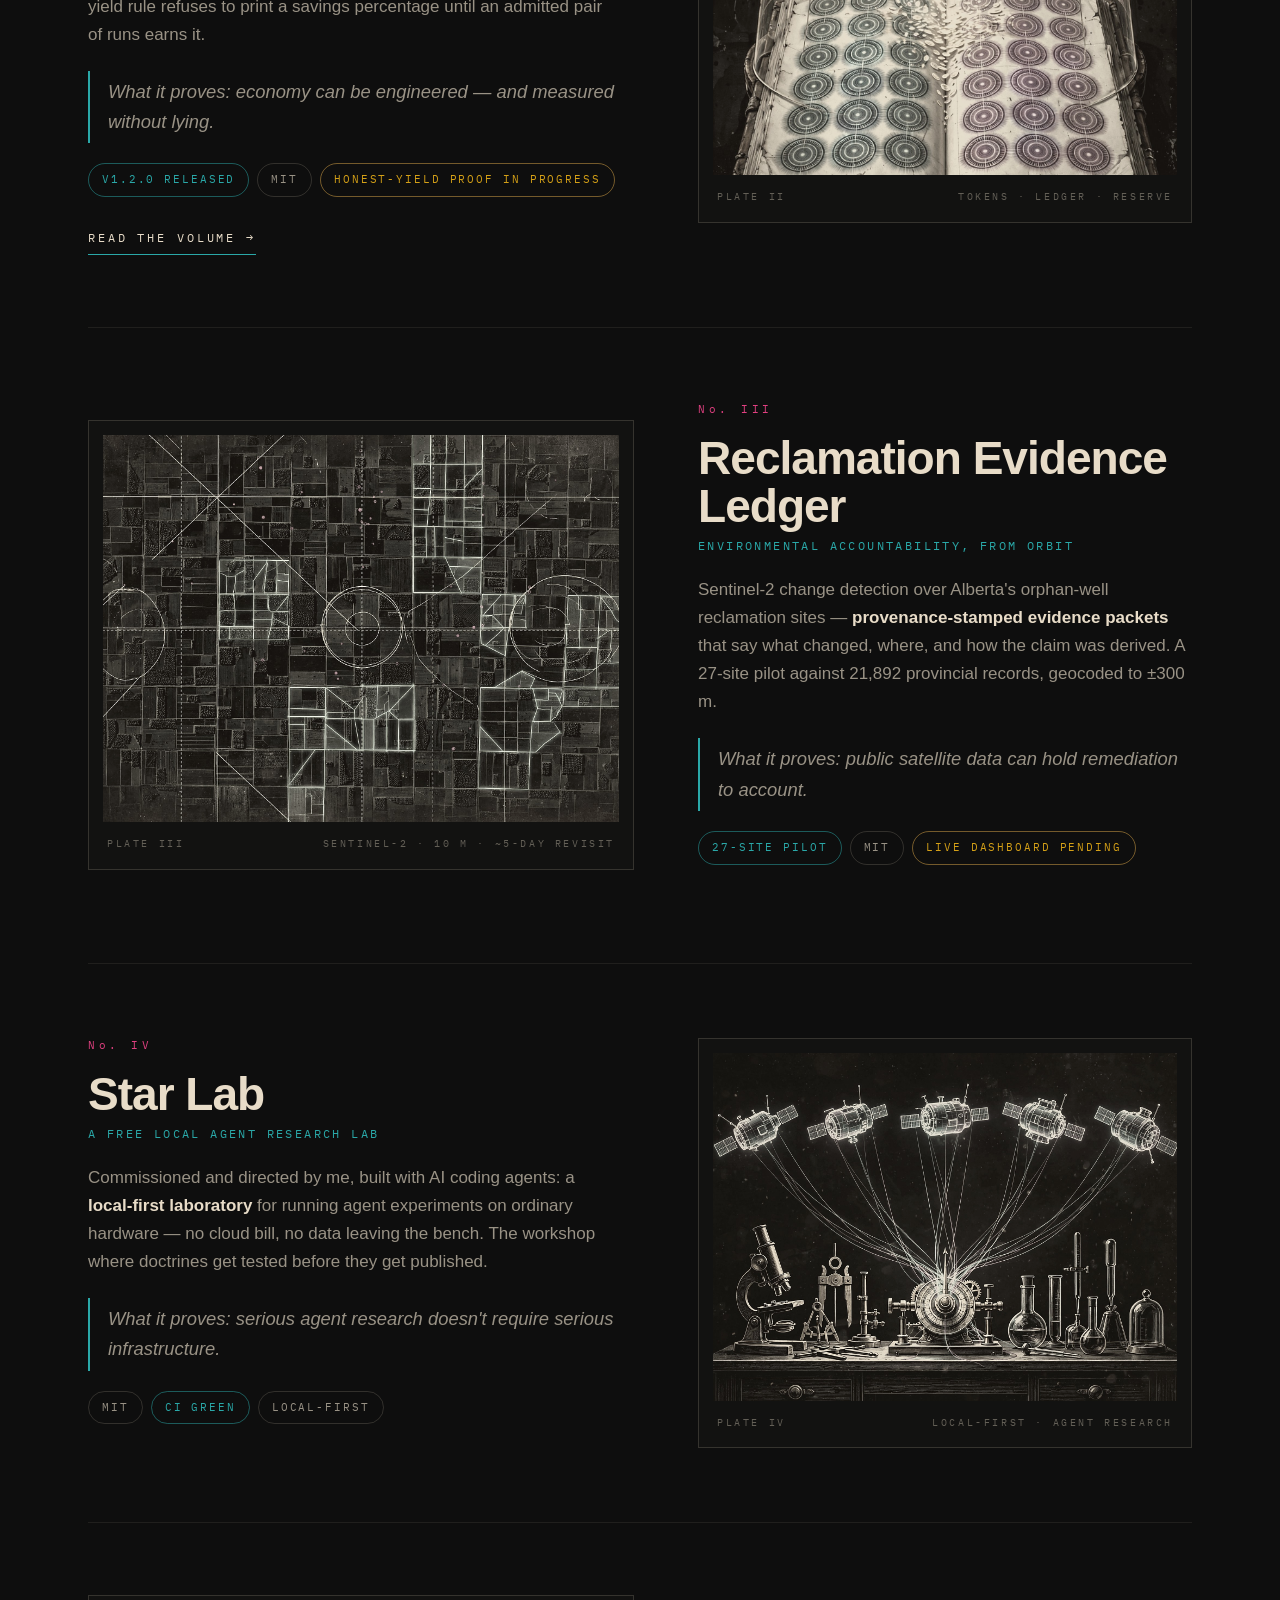
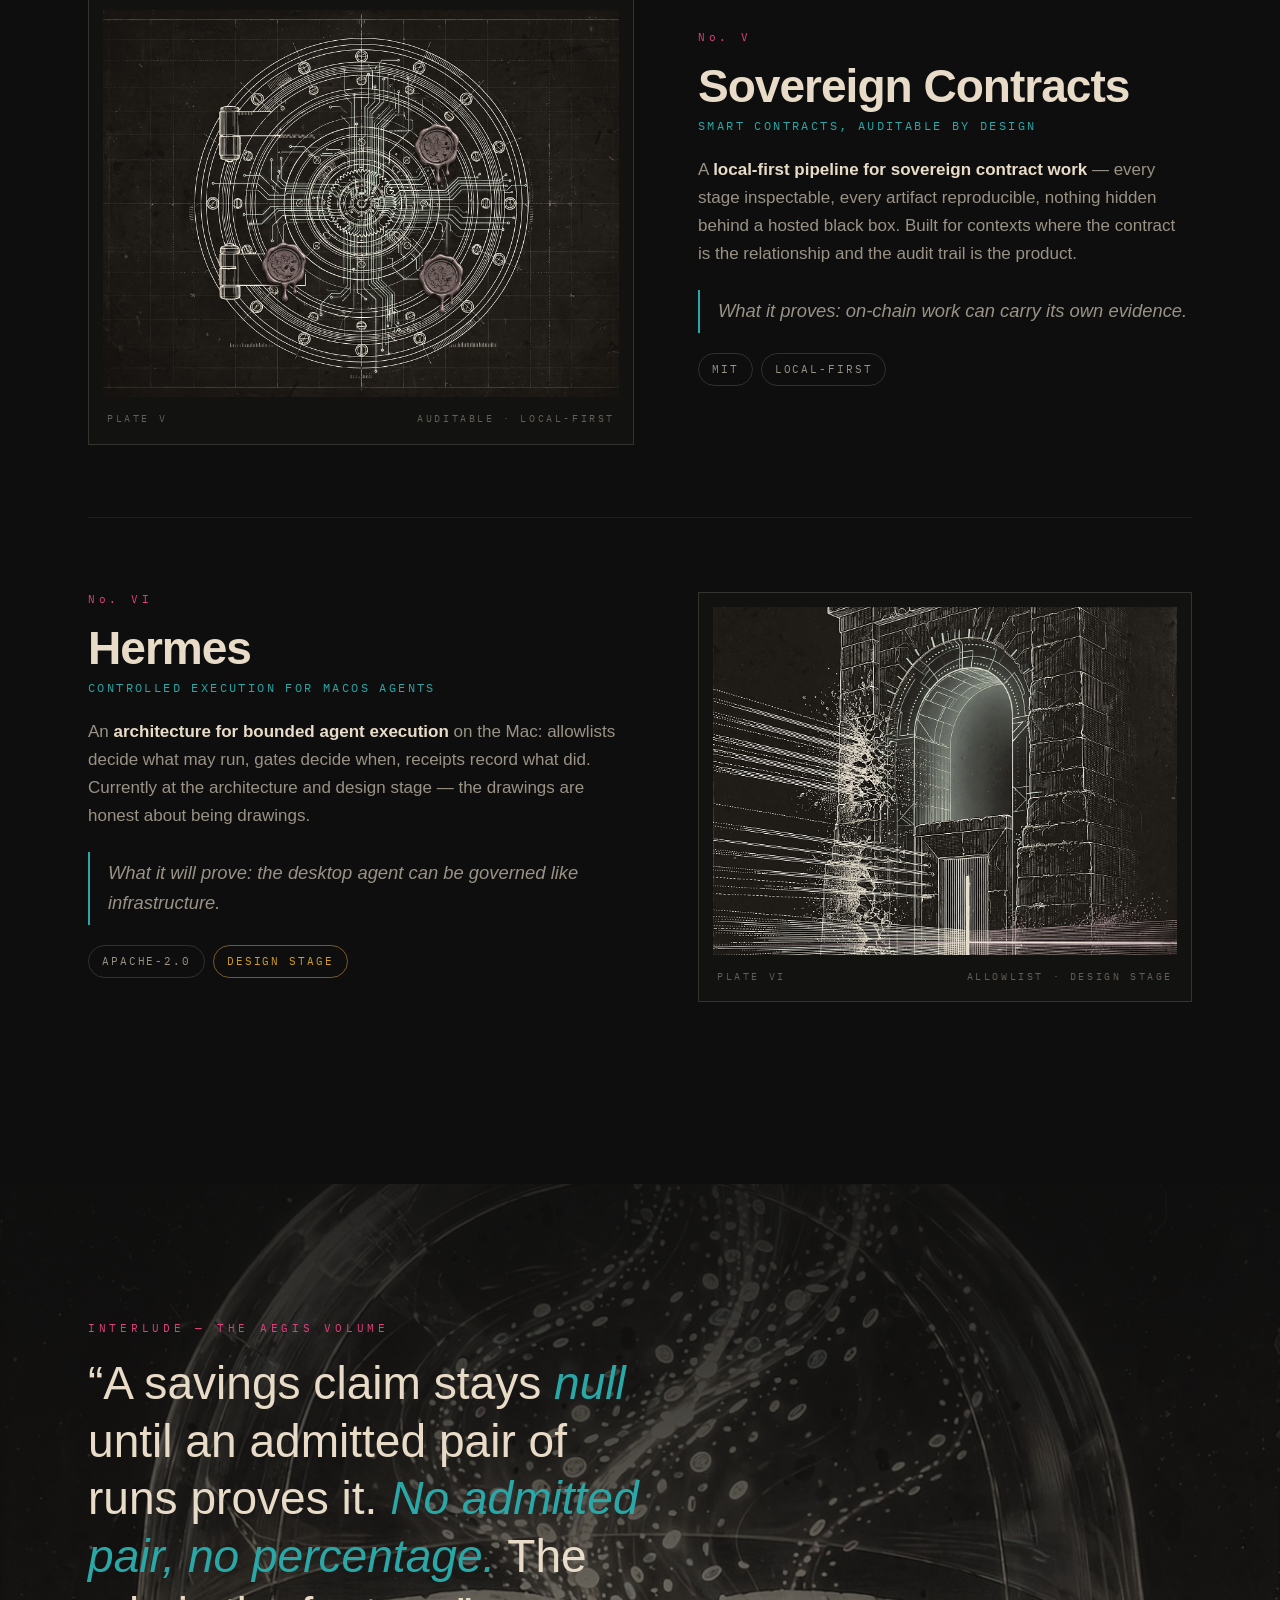
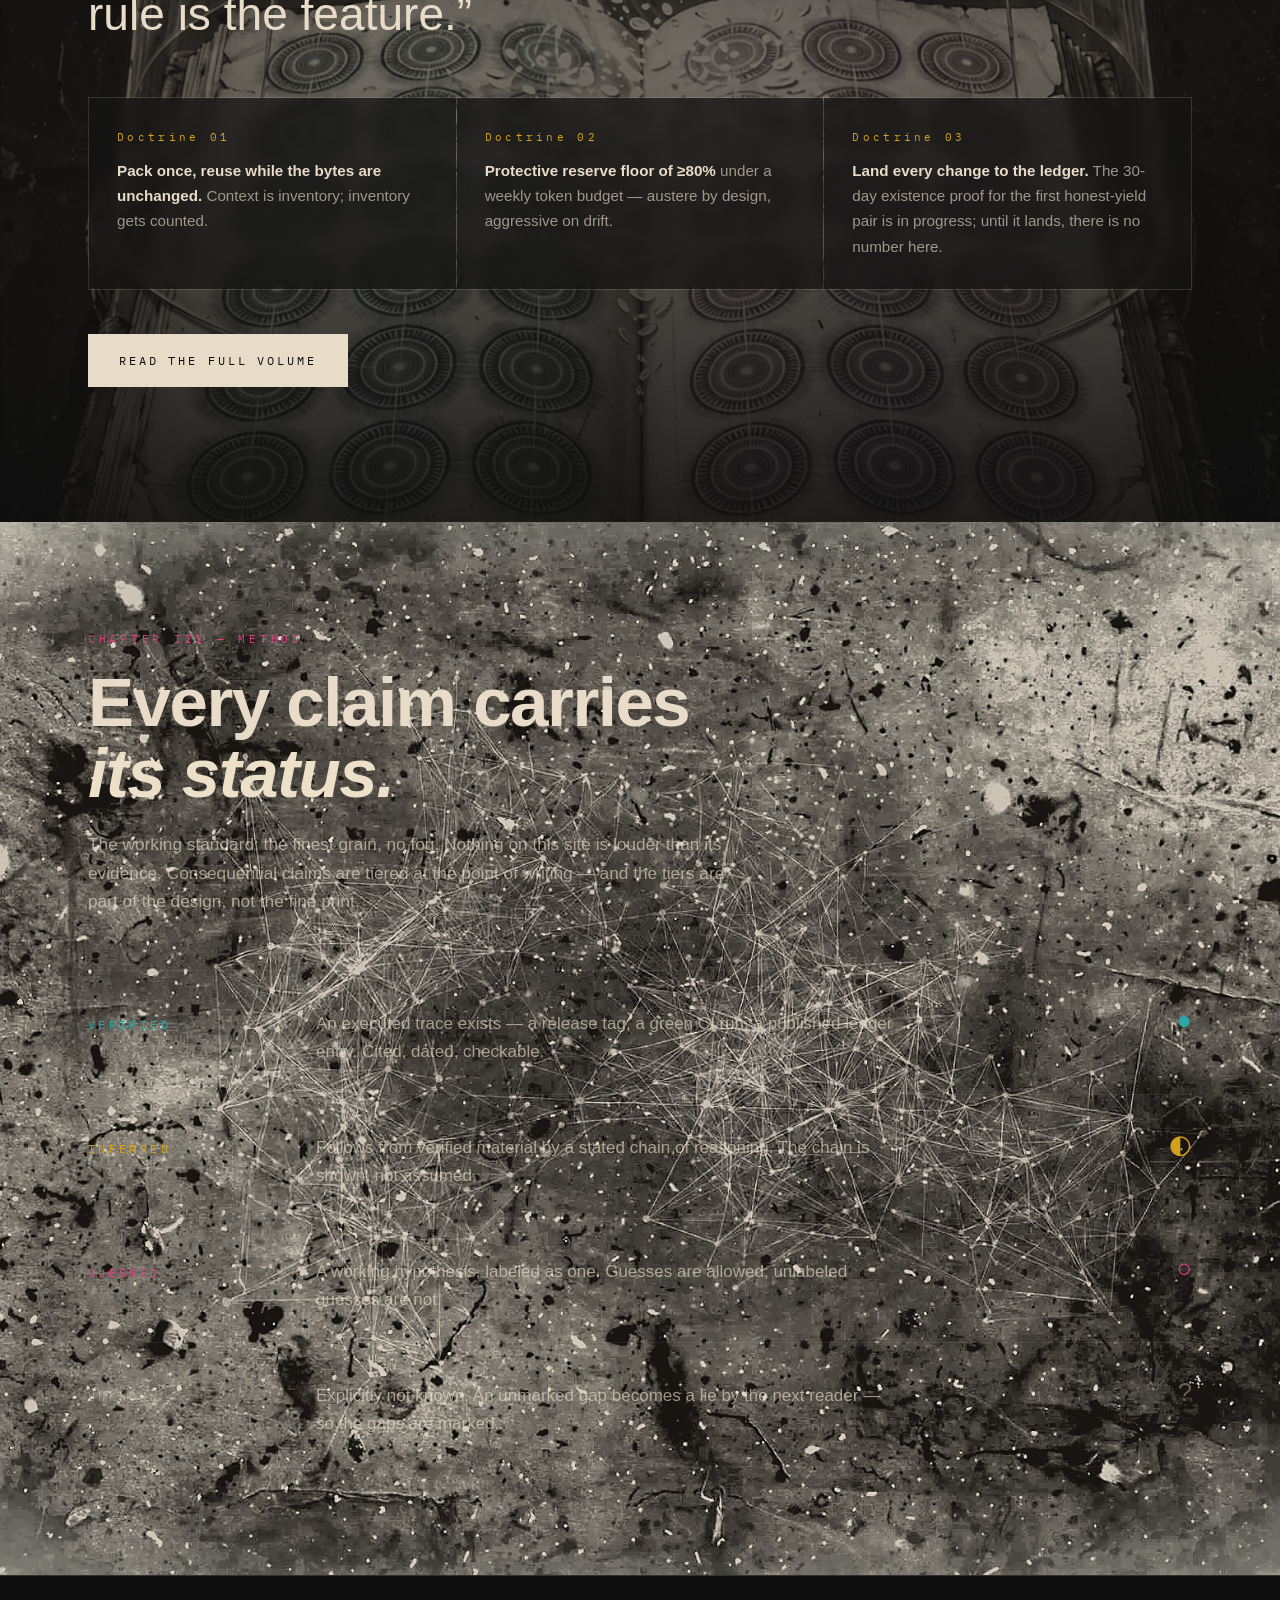
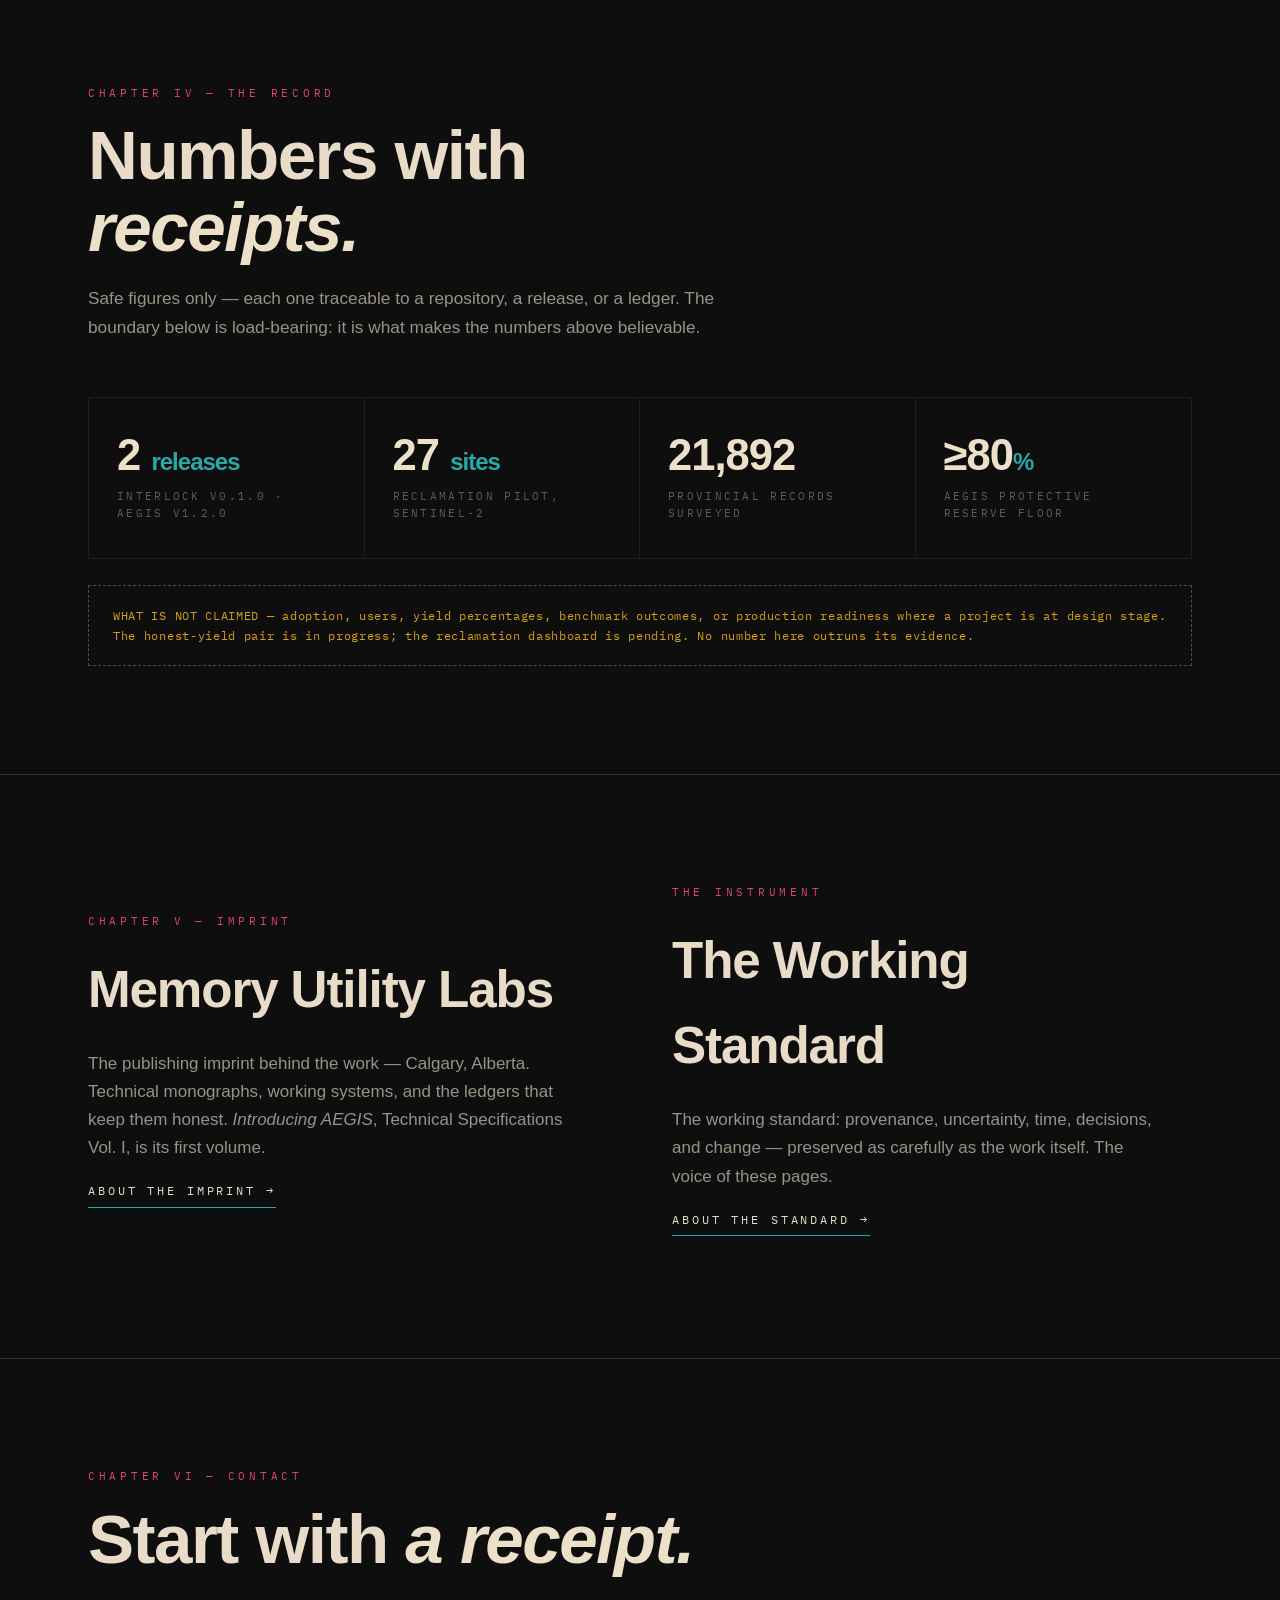
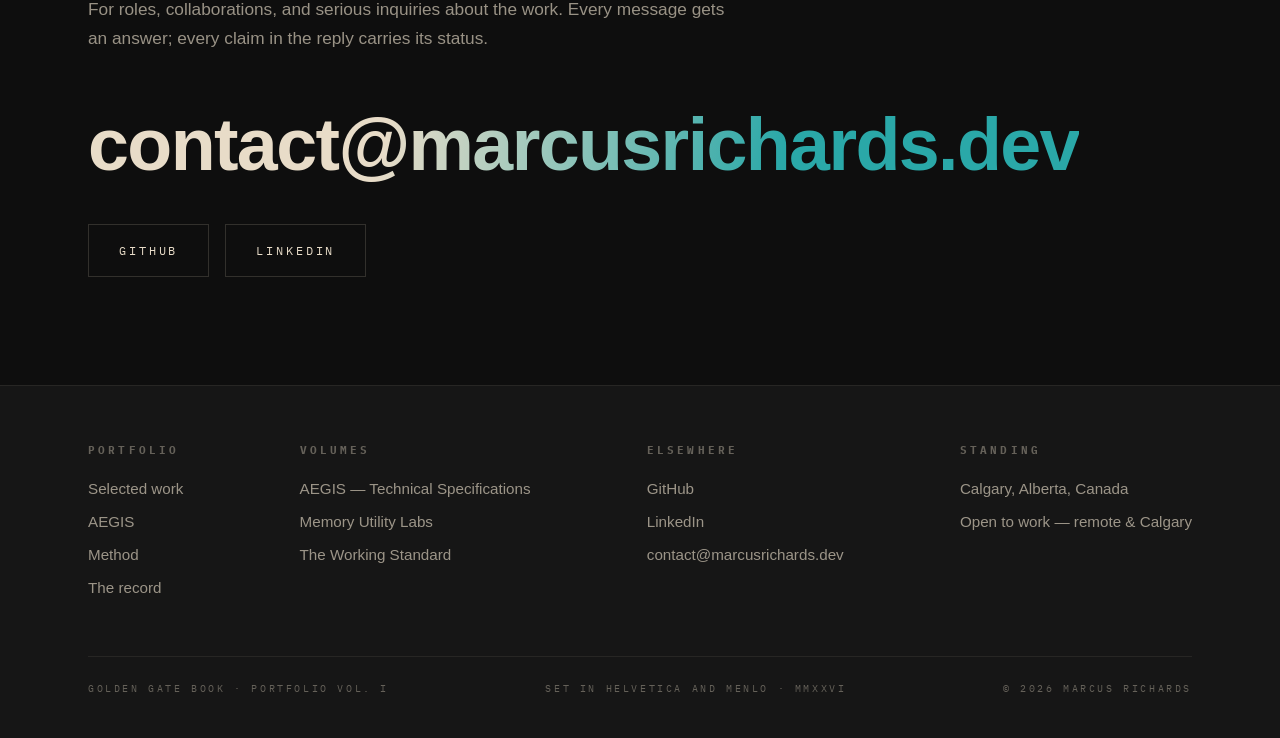
==== commit eff9c859: "docs: rename the standard page and publication" ====
--- a/index.html
+++ b/index.html
@@ -241,7 +241,7 @@
     <div class="chapter-head reveal">
       <span class="chapter-no">Chapter III — Method</span>
       <h2>Every claim carries <em>its status.</em></h2>
-      <p class="lede">The Ektar standard: the finest grain, no fog. Nothing on this site is louder than its evidence. Consequential claims are tiered at the point of writing — and the tiers are part of the design, not the fine print.</p>
+      <p class="lede">The working standard: the finest grain, no fog. Nothing on this site is louder than its evidence. Consequential claims are tiered at the point of writing — and the tiers are part of the design, not the fine print.</p>
     </div>
     <div class="tiers reveal">
       <div class="tier verified">
@@ -302,9 +302,9 @@
       </div>
       <div class="reveal d1">
         <span class="chapter-no">The instrument</span>
-        <h3>Ektar</h3>
+        <h3>The Working Standard</h3>
         <p>The working standard: provenance, uncertainty, time, decisions, and change — preserved as carefully as the work itself. The voice of these pages.</p>
-        <p><a class="work-link" href="ektar.html">About the standard →</a></p>
+        <p><a class="work-link" href="standard.html">About the standard →</a></p>
       </div>
     </div>
   </div>
@@ -342,7 +342,7 @@
         <h4>Volumes</h4>
         <a href="aegis.html">AEGIS — Technical Specifications</a>
         <a href="labs.html">Memory Utility Labs</a>
-        <a href="ektar.html">The Ektar Standard</a>
+        <a href="standard.html">The Working Standard</a>
       </div>
       <div class="f-col">
         <h4>Elsewhere</h4>
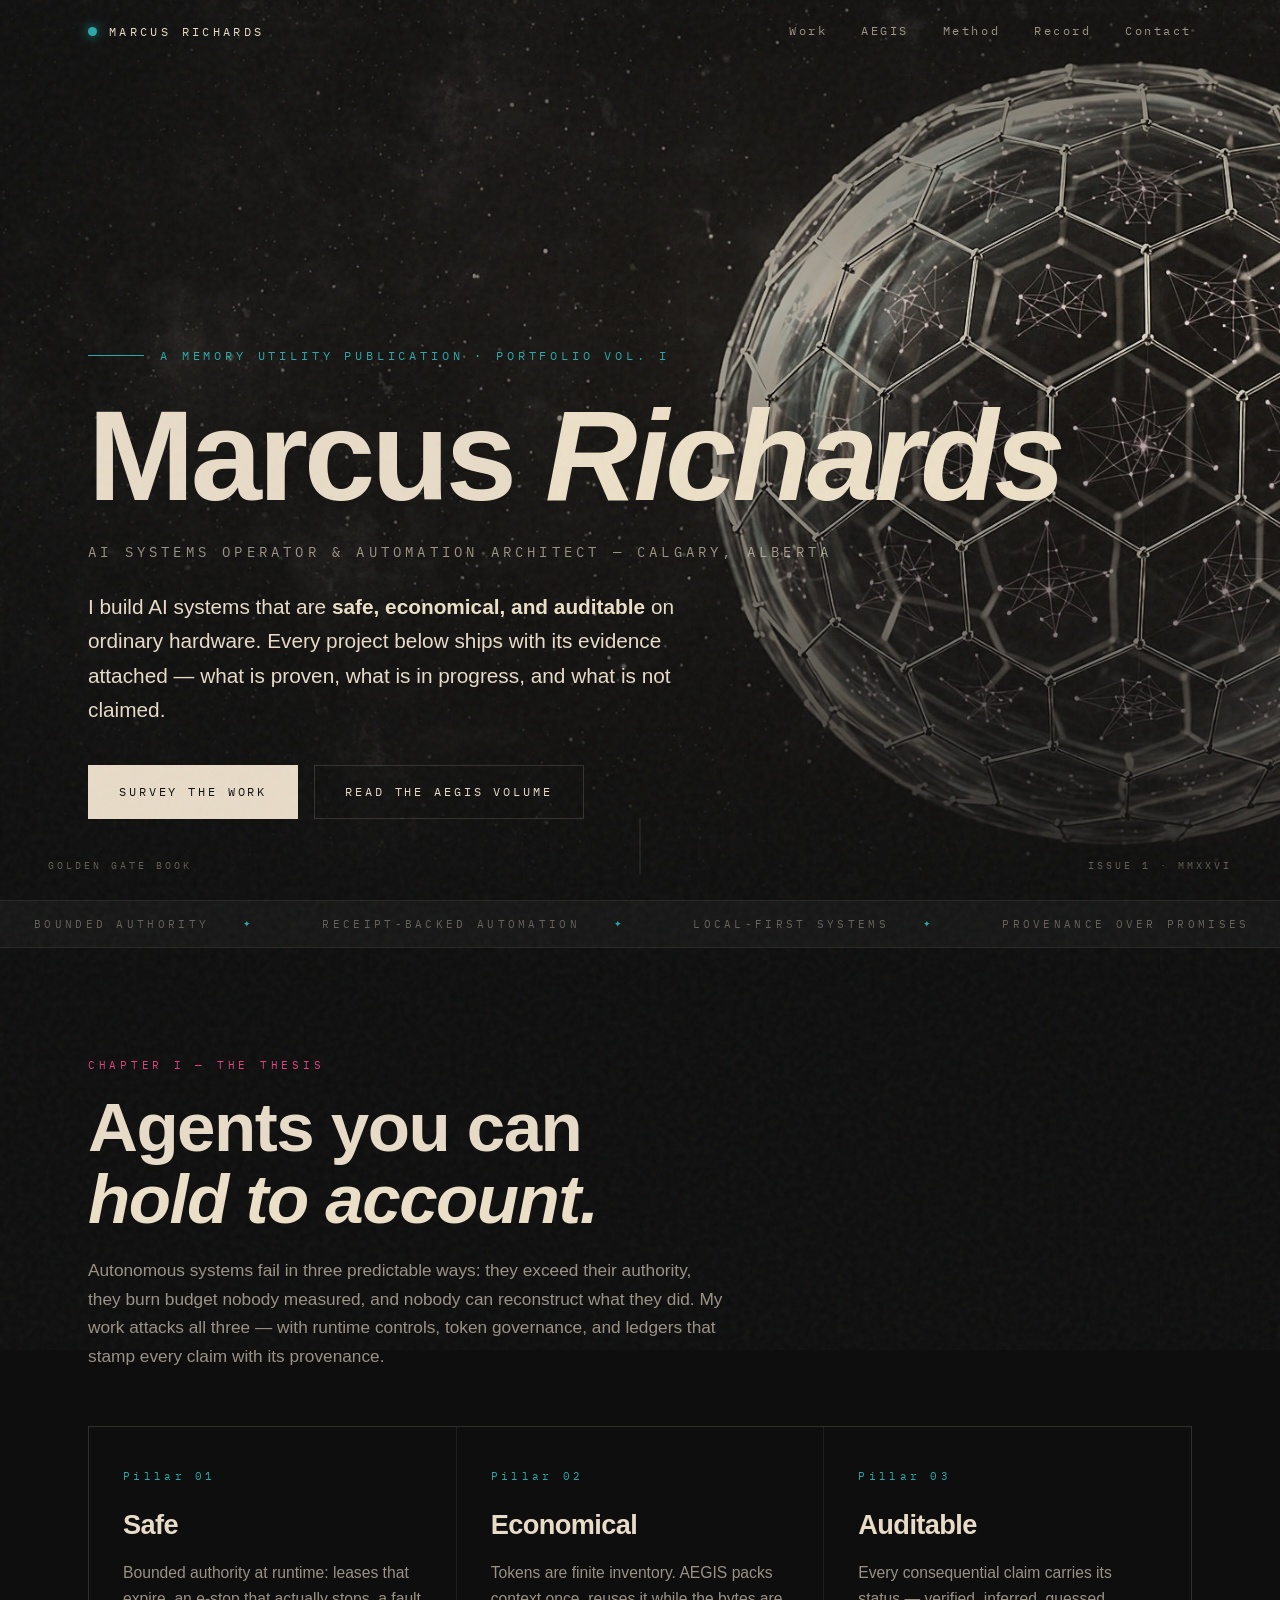
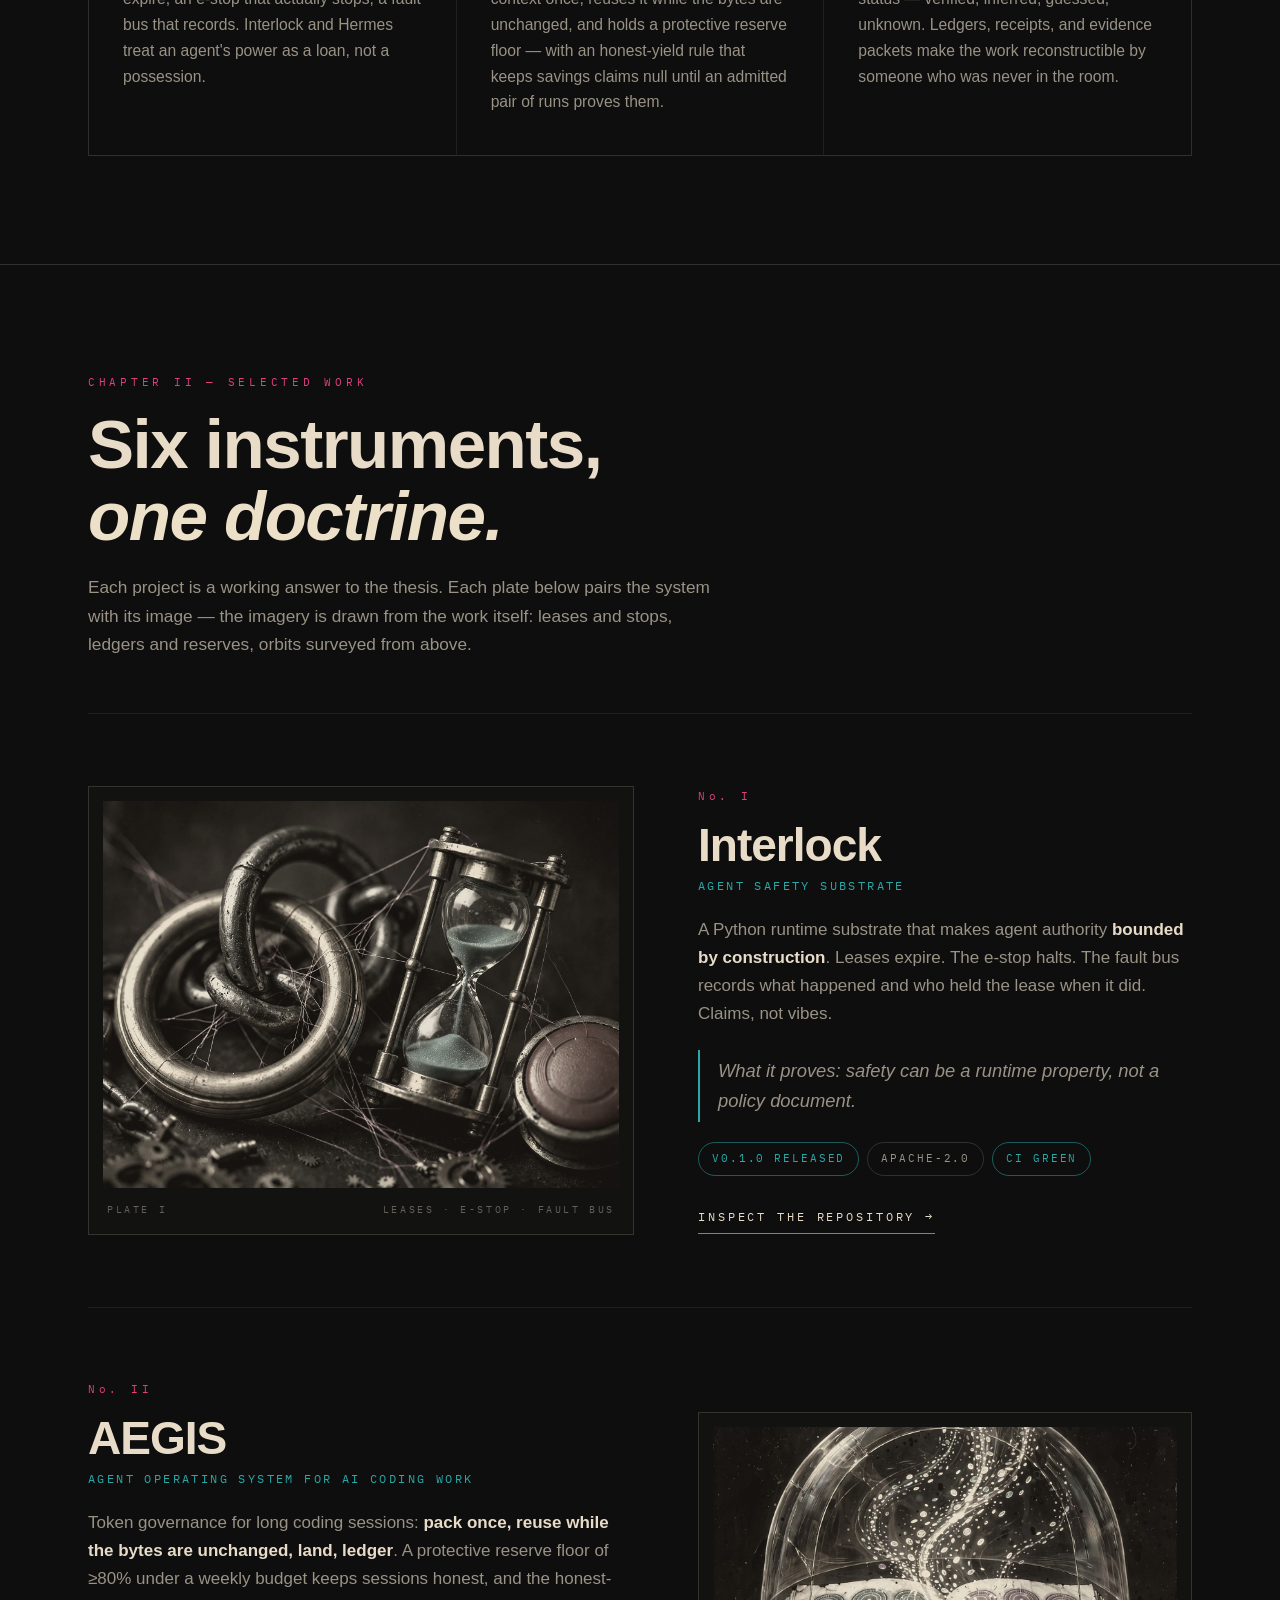
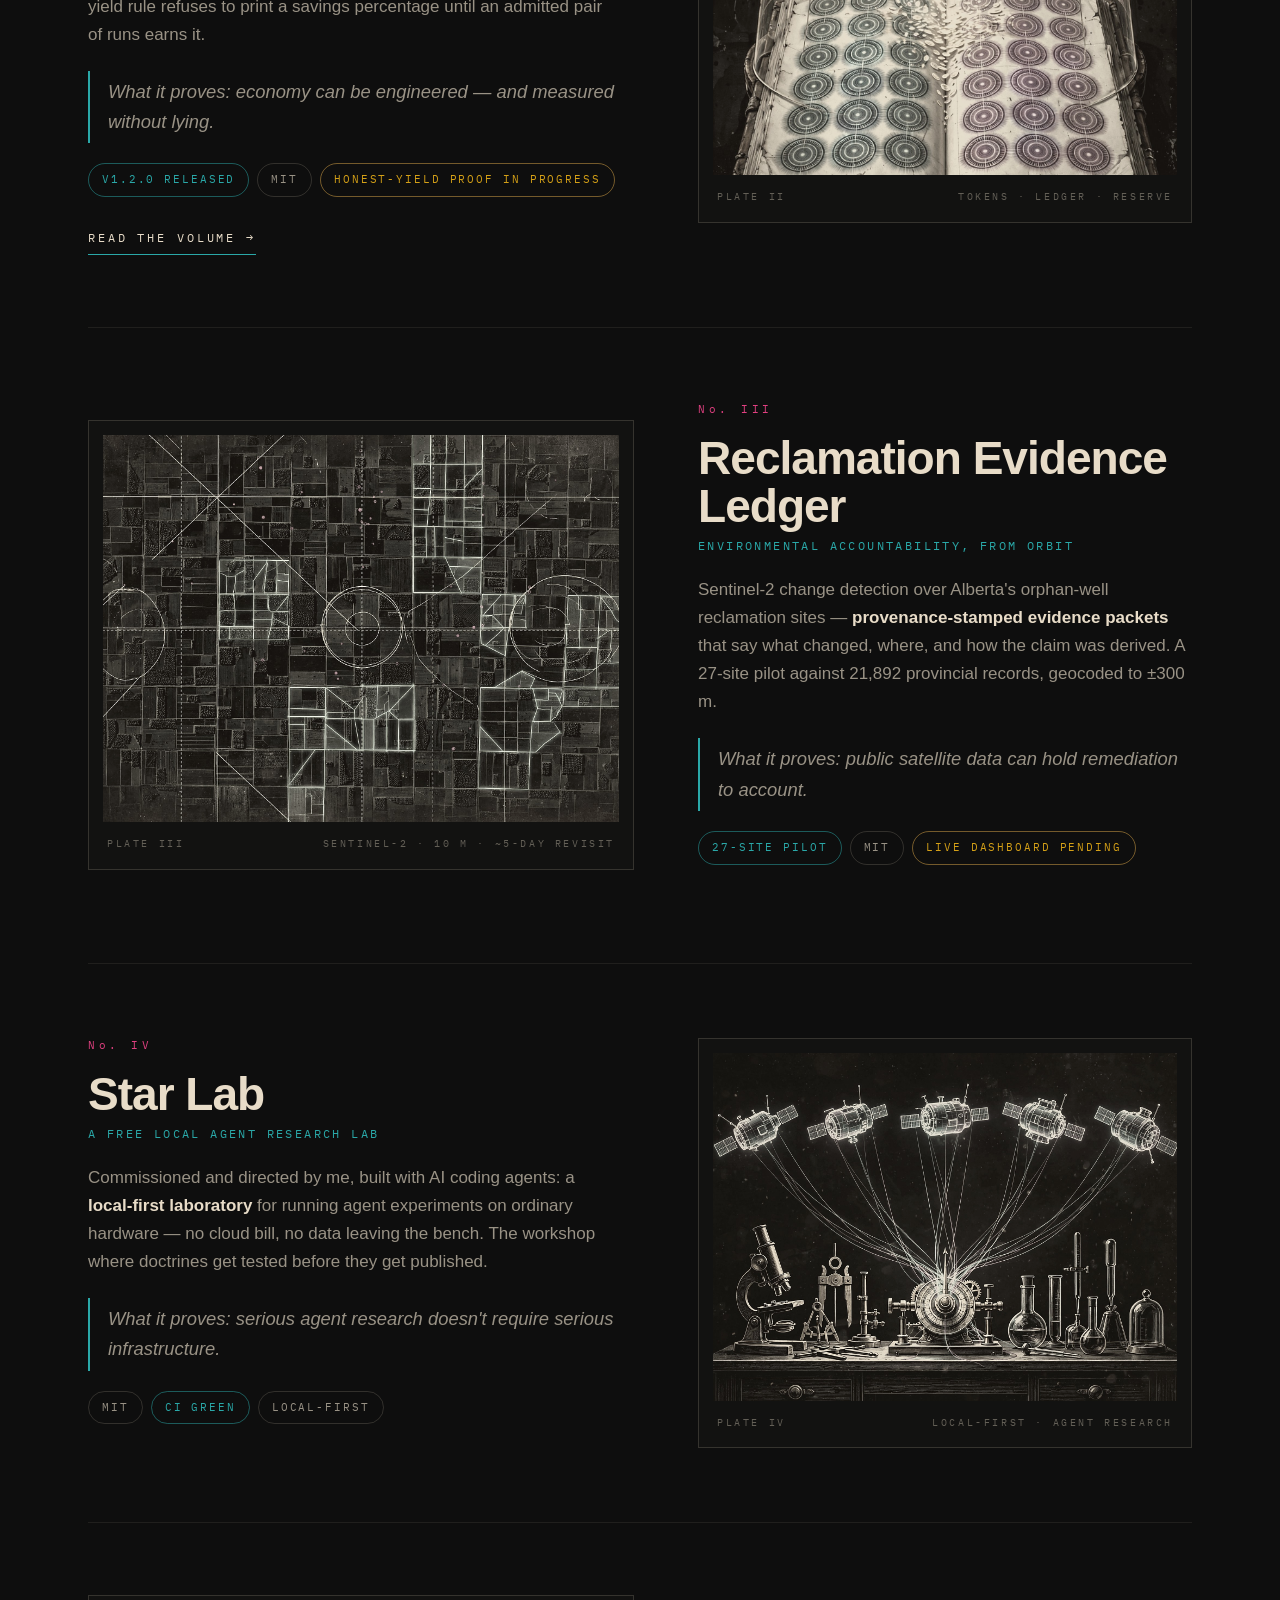
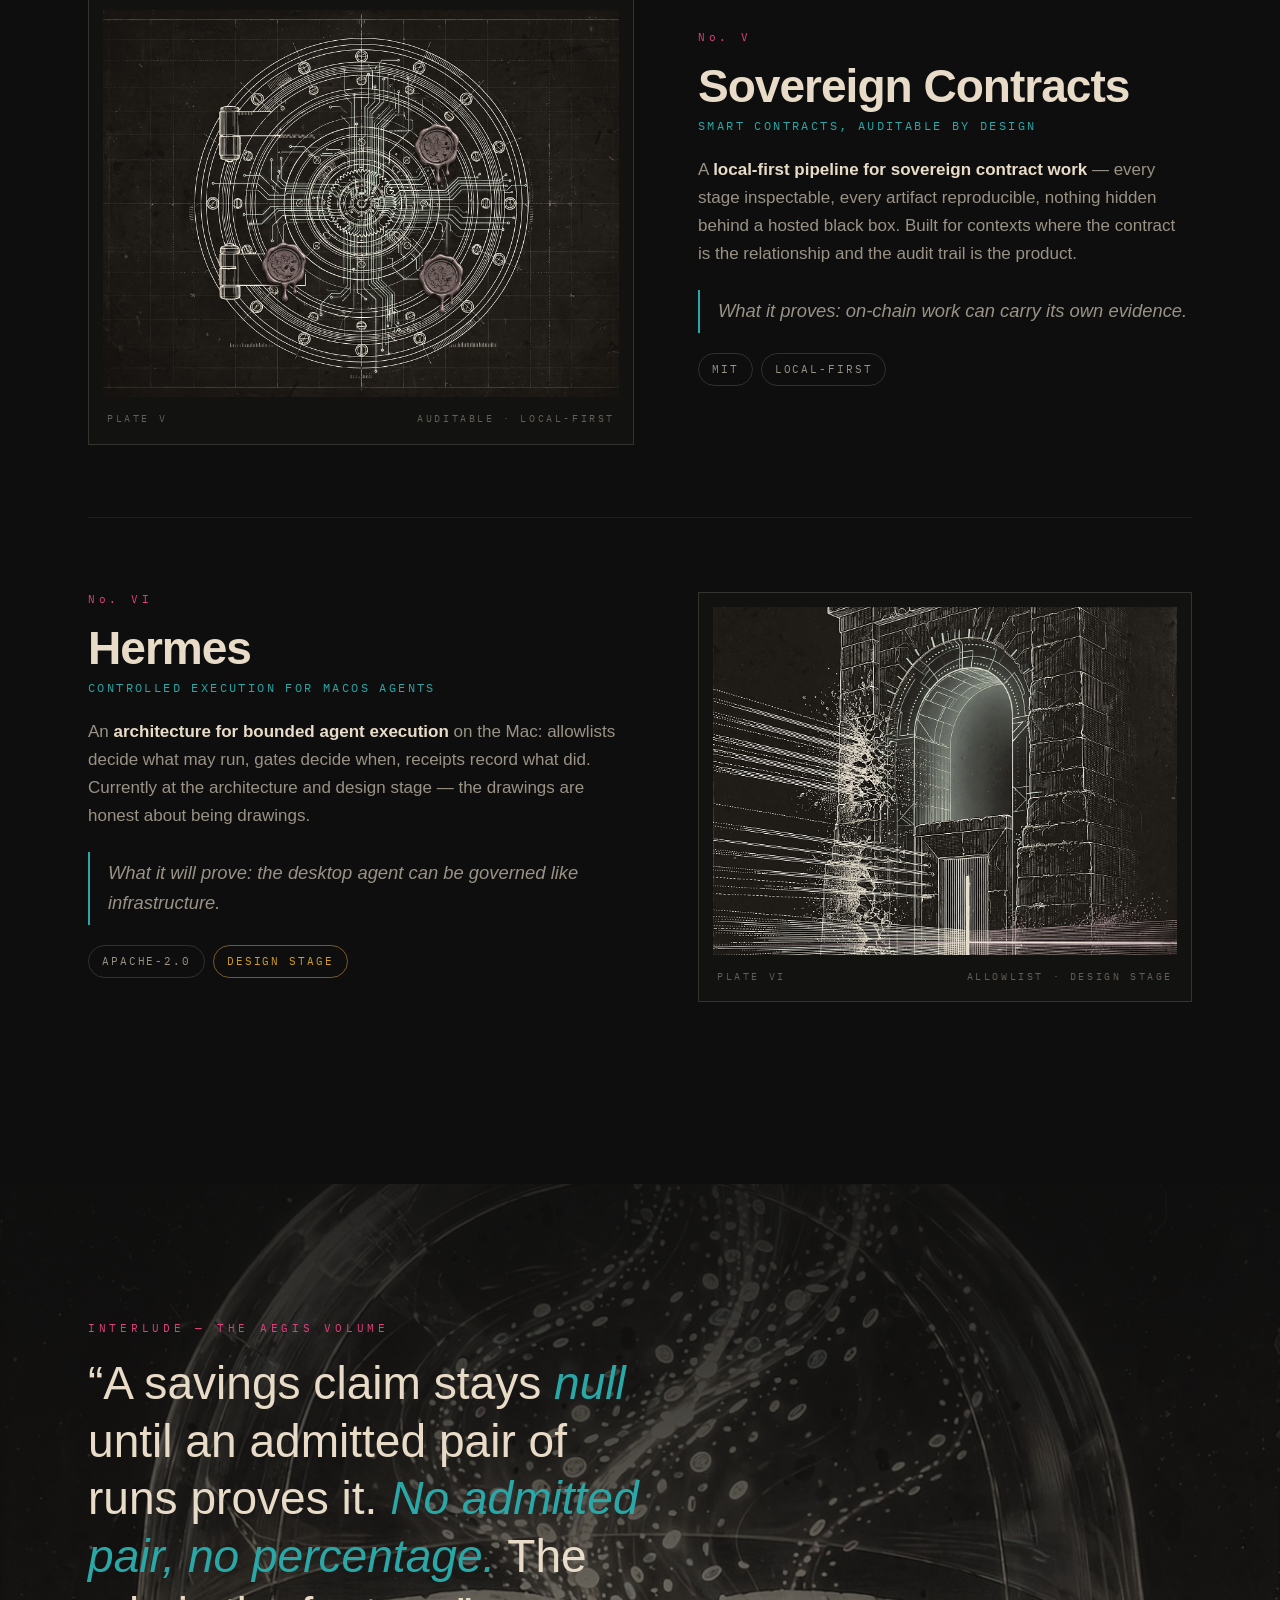
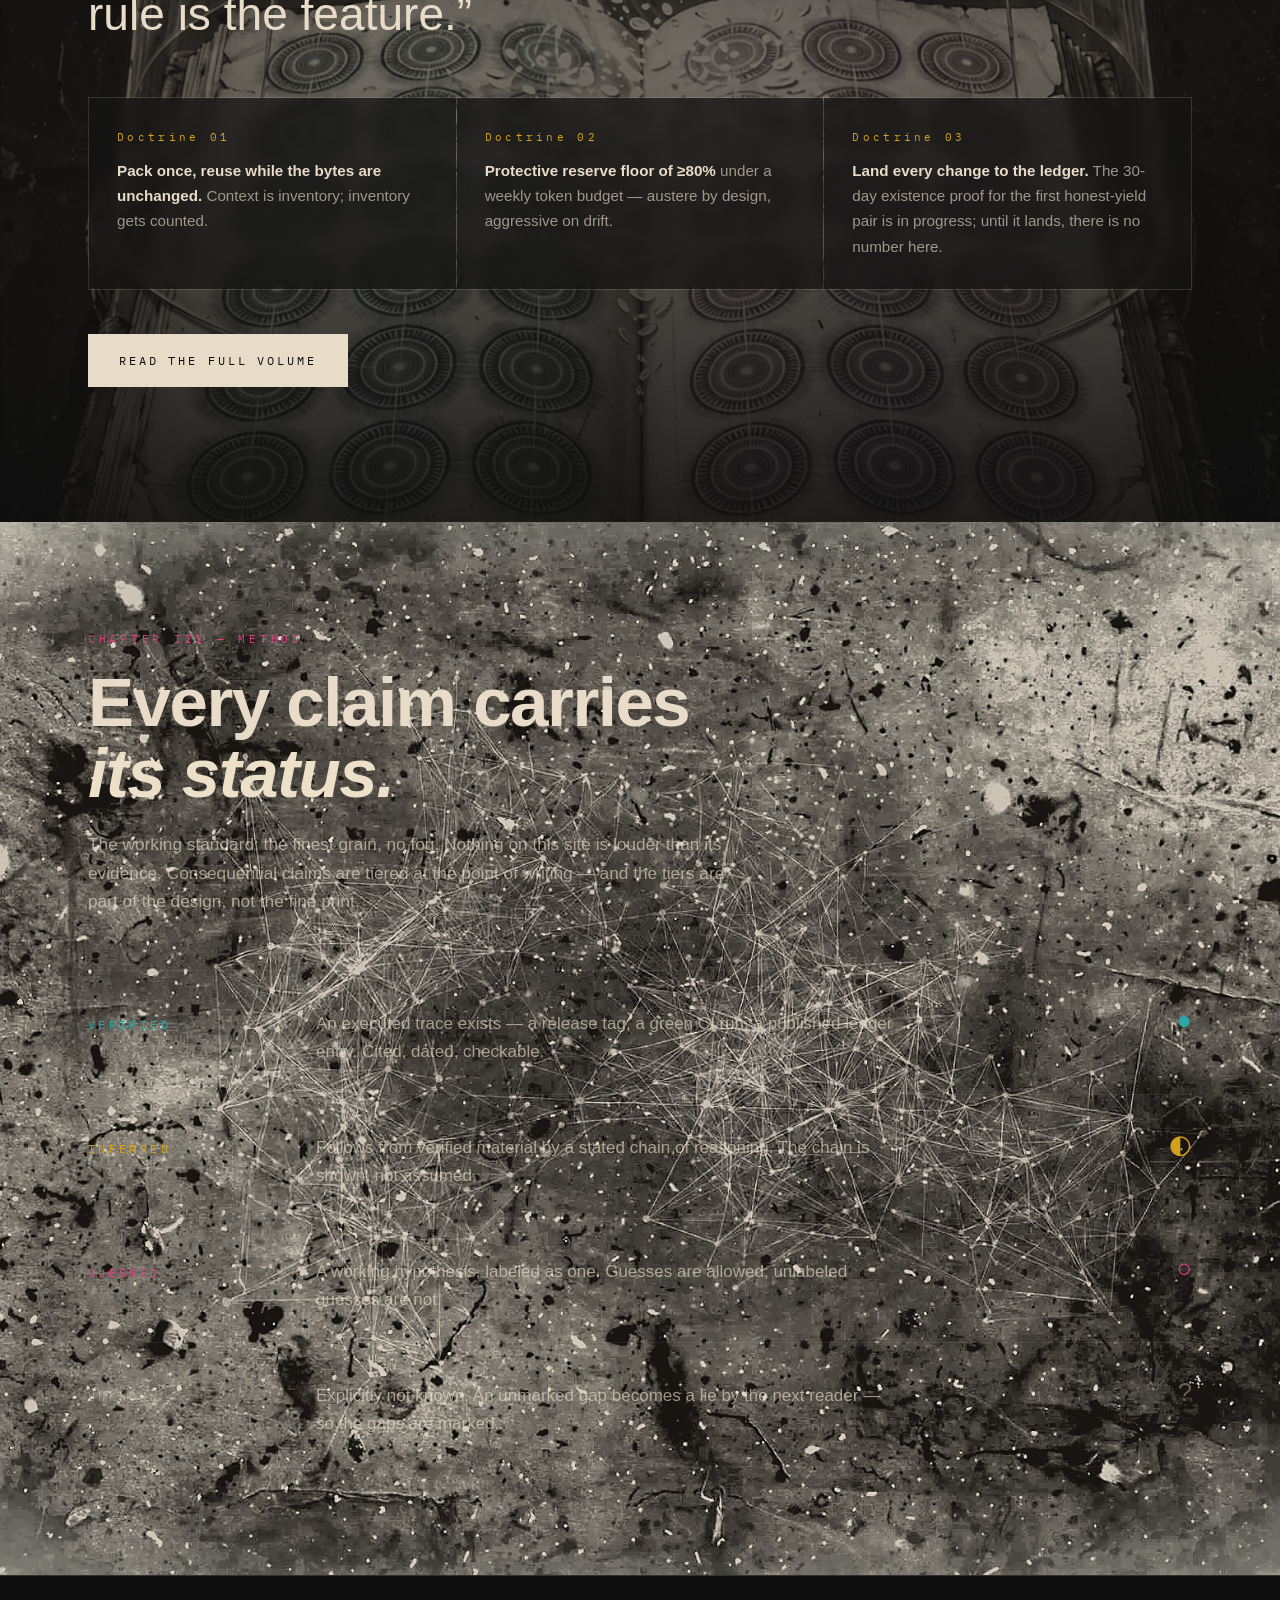
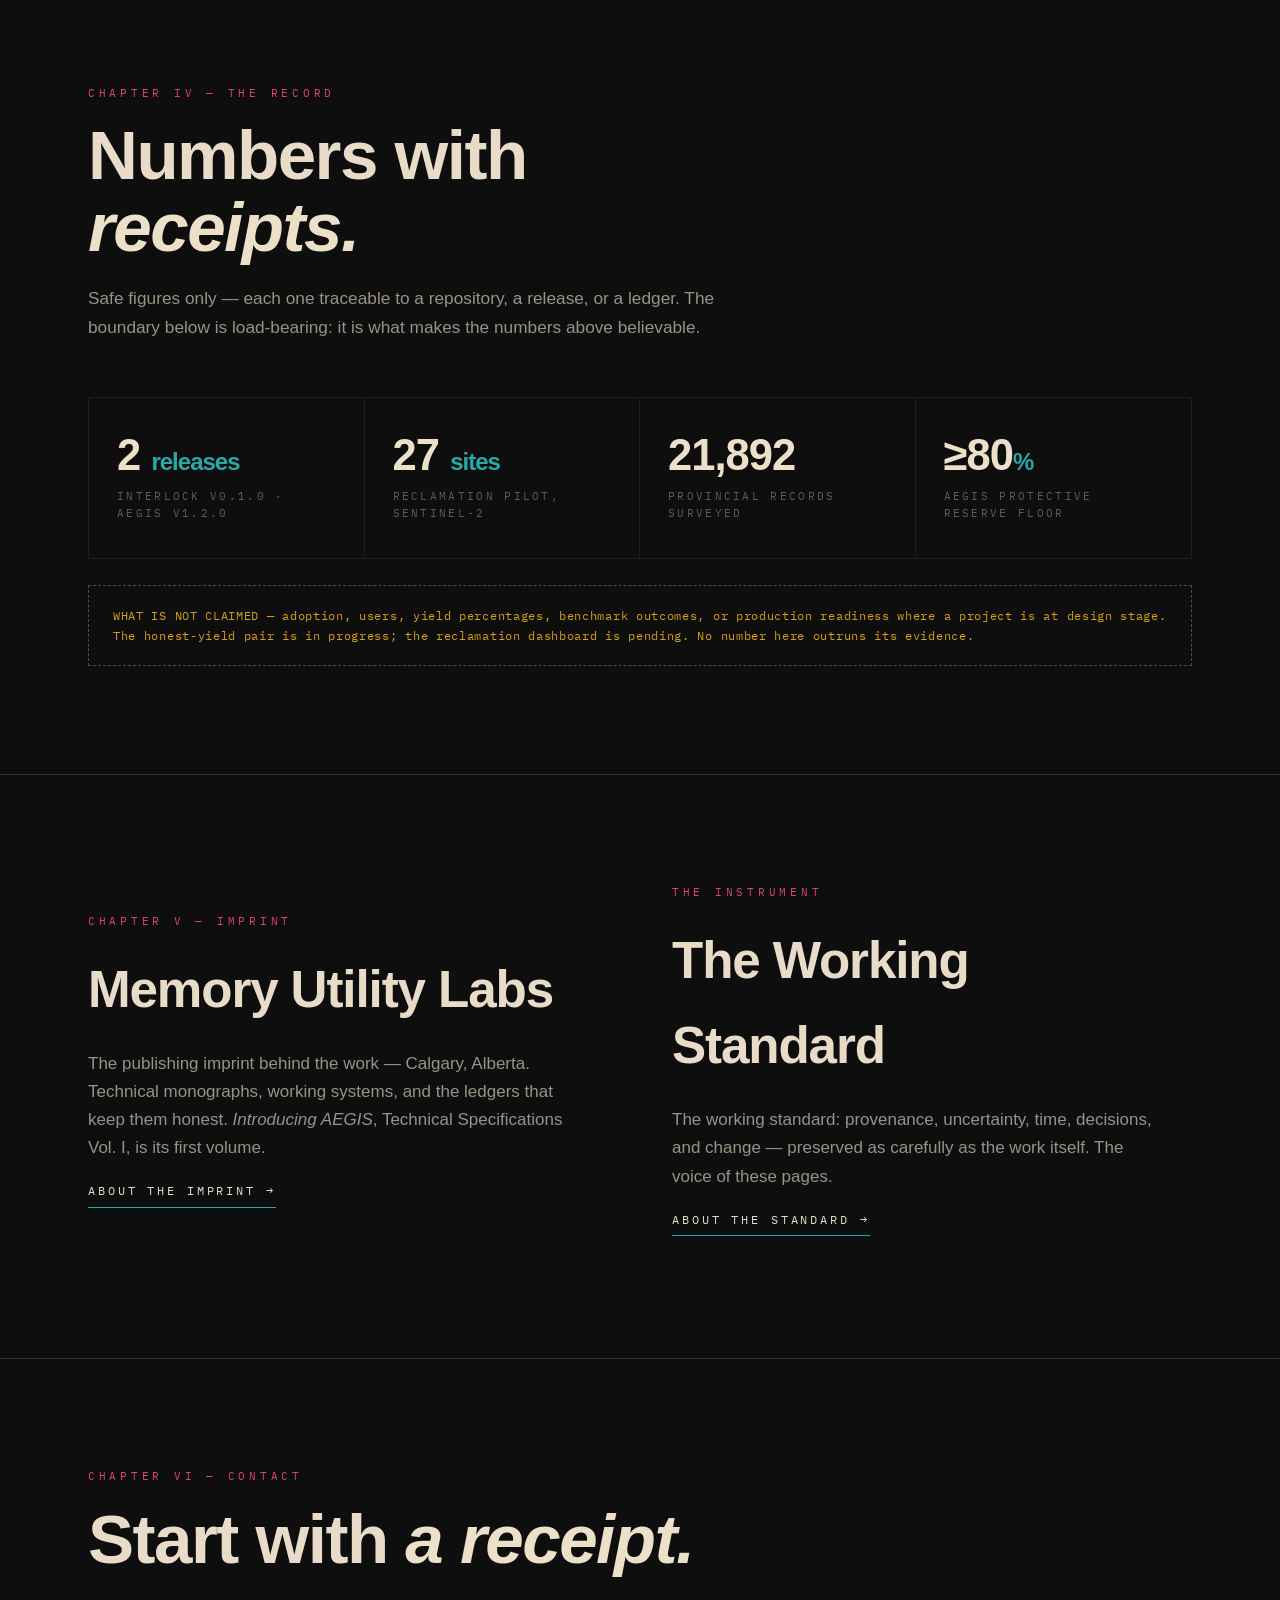
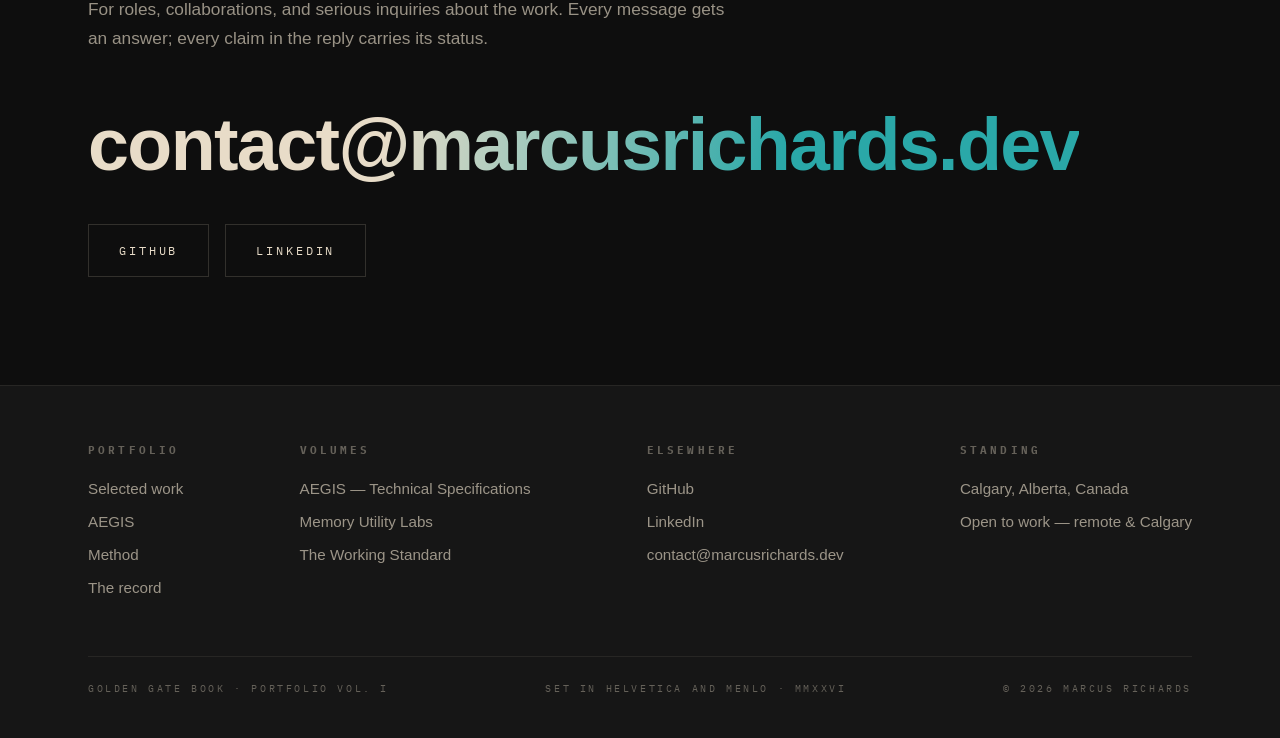
==== commit f54d4e8c: "docs: all rights reserved; Interlock is now Apache-2.0" ====
--- a/index.html
+++ b/index.html
@@ -105,7 +105,7 @@
         <p>A Python runtime substrate that makes agent authority <strong>bounded by construction</strong>. Leases expire. The e-stop halts. The fault bus records what happened and who held the lease when it did. Claims, not vibes.</p>
         <p class="proves">What it proves: safety can be a runtime property, not a policy document.</p>
         <div class="meta-chips">
-          <span class="chip hot">v0.1.0 released</span><span class="chip">MIT</span><span class="chip hot">CI green</span>
+          <span class="chip hot">v0.1.0 released</span><span class="chip">Apache-2.0</span><span class="chip hot">CI green</span>
         </div>
         <a class="work-link" href="https://github.com/FetchDoge/interlock">Inspect the repository →</a>
       </div>
